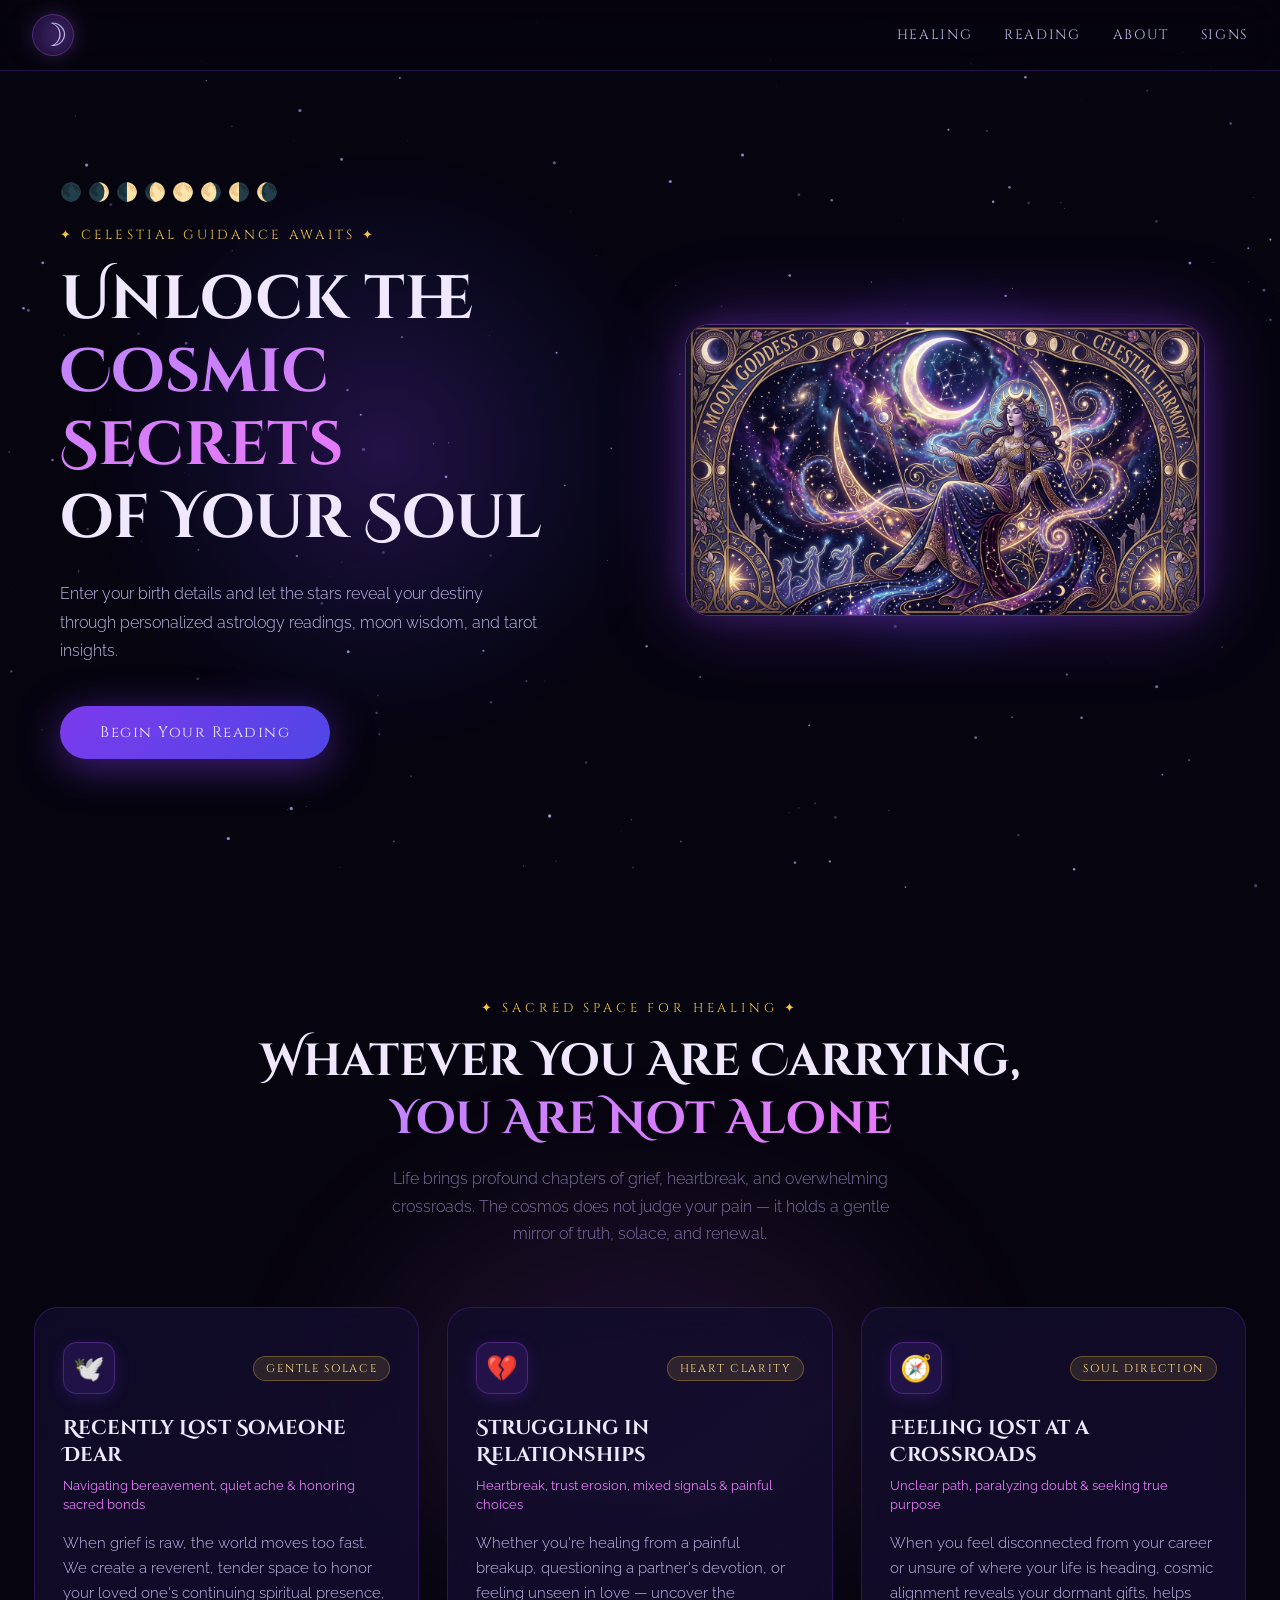
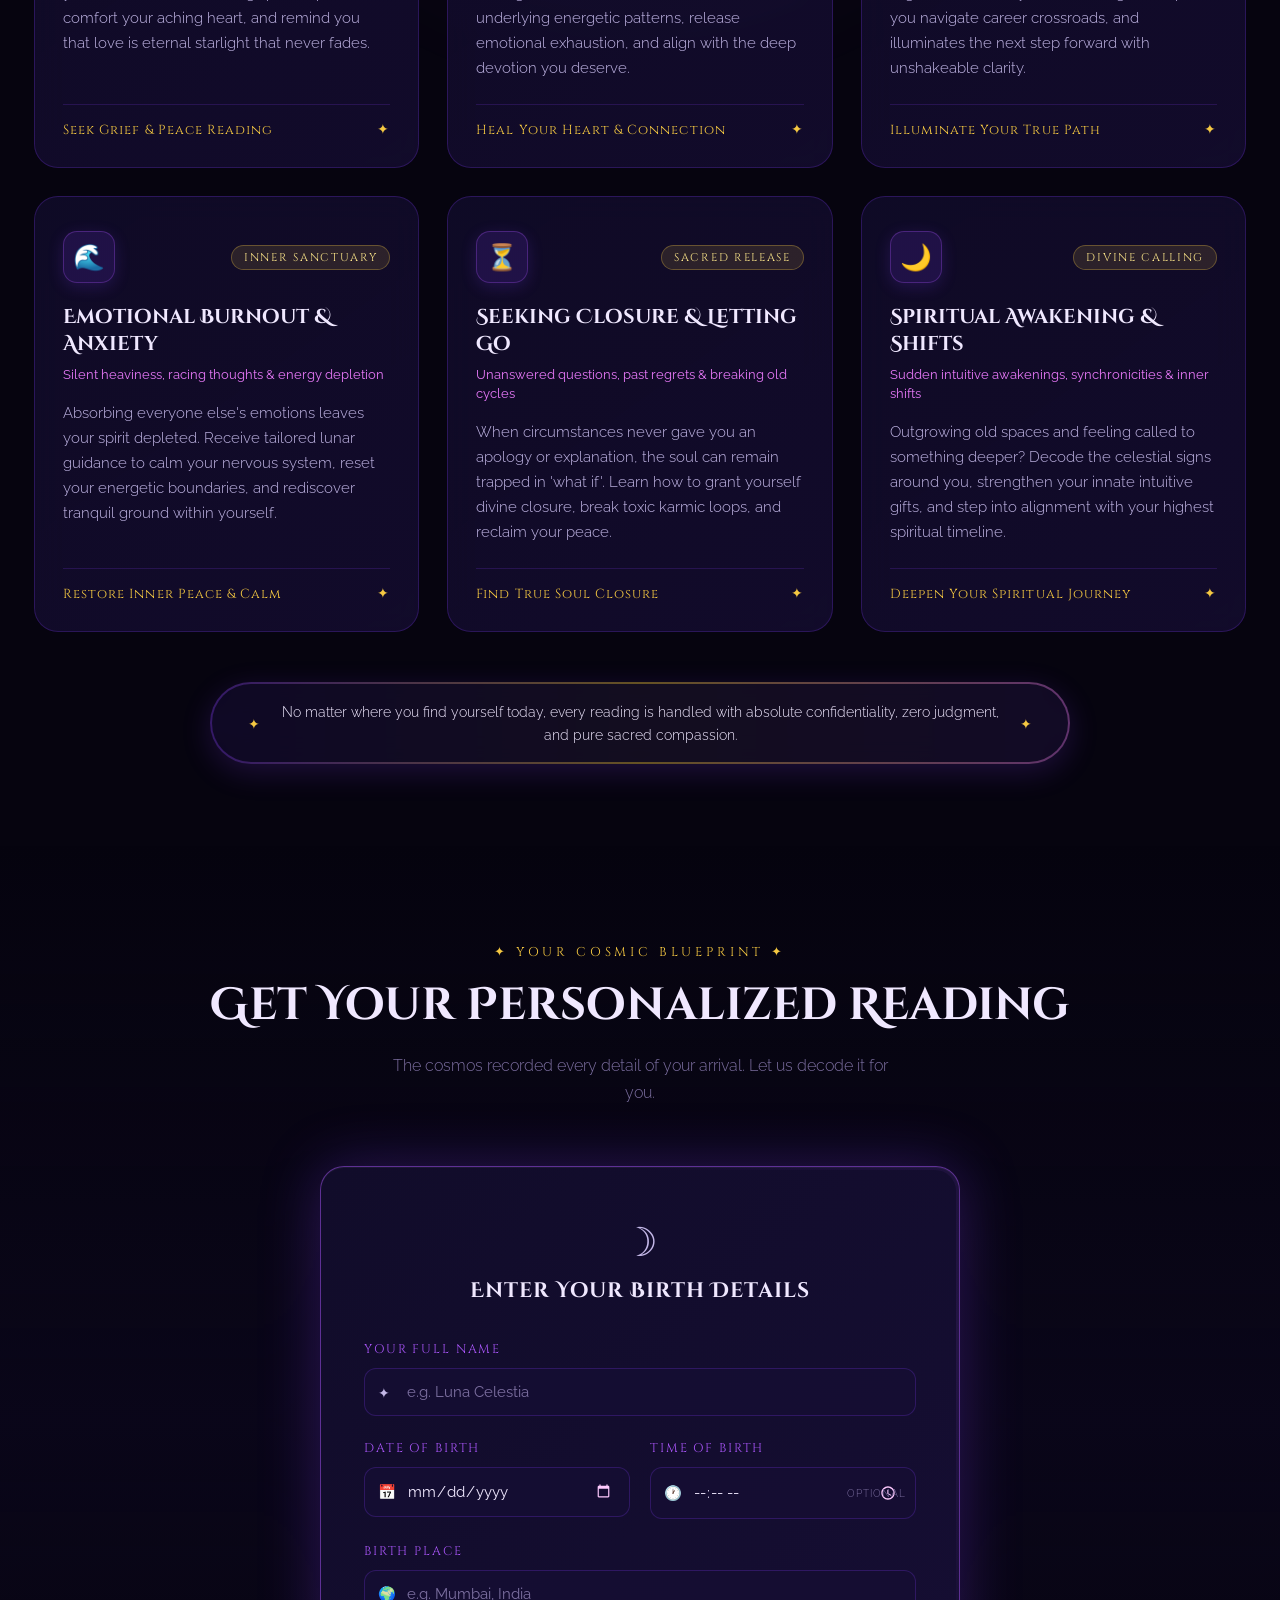
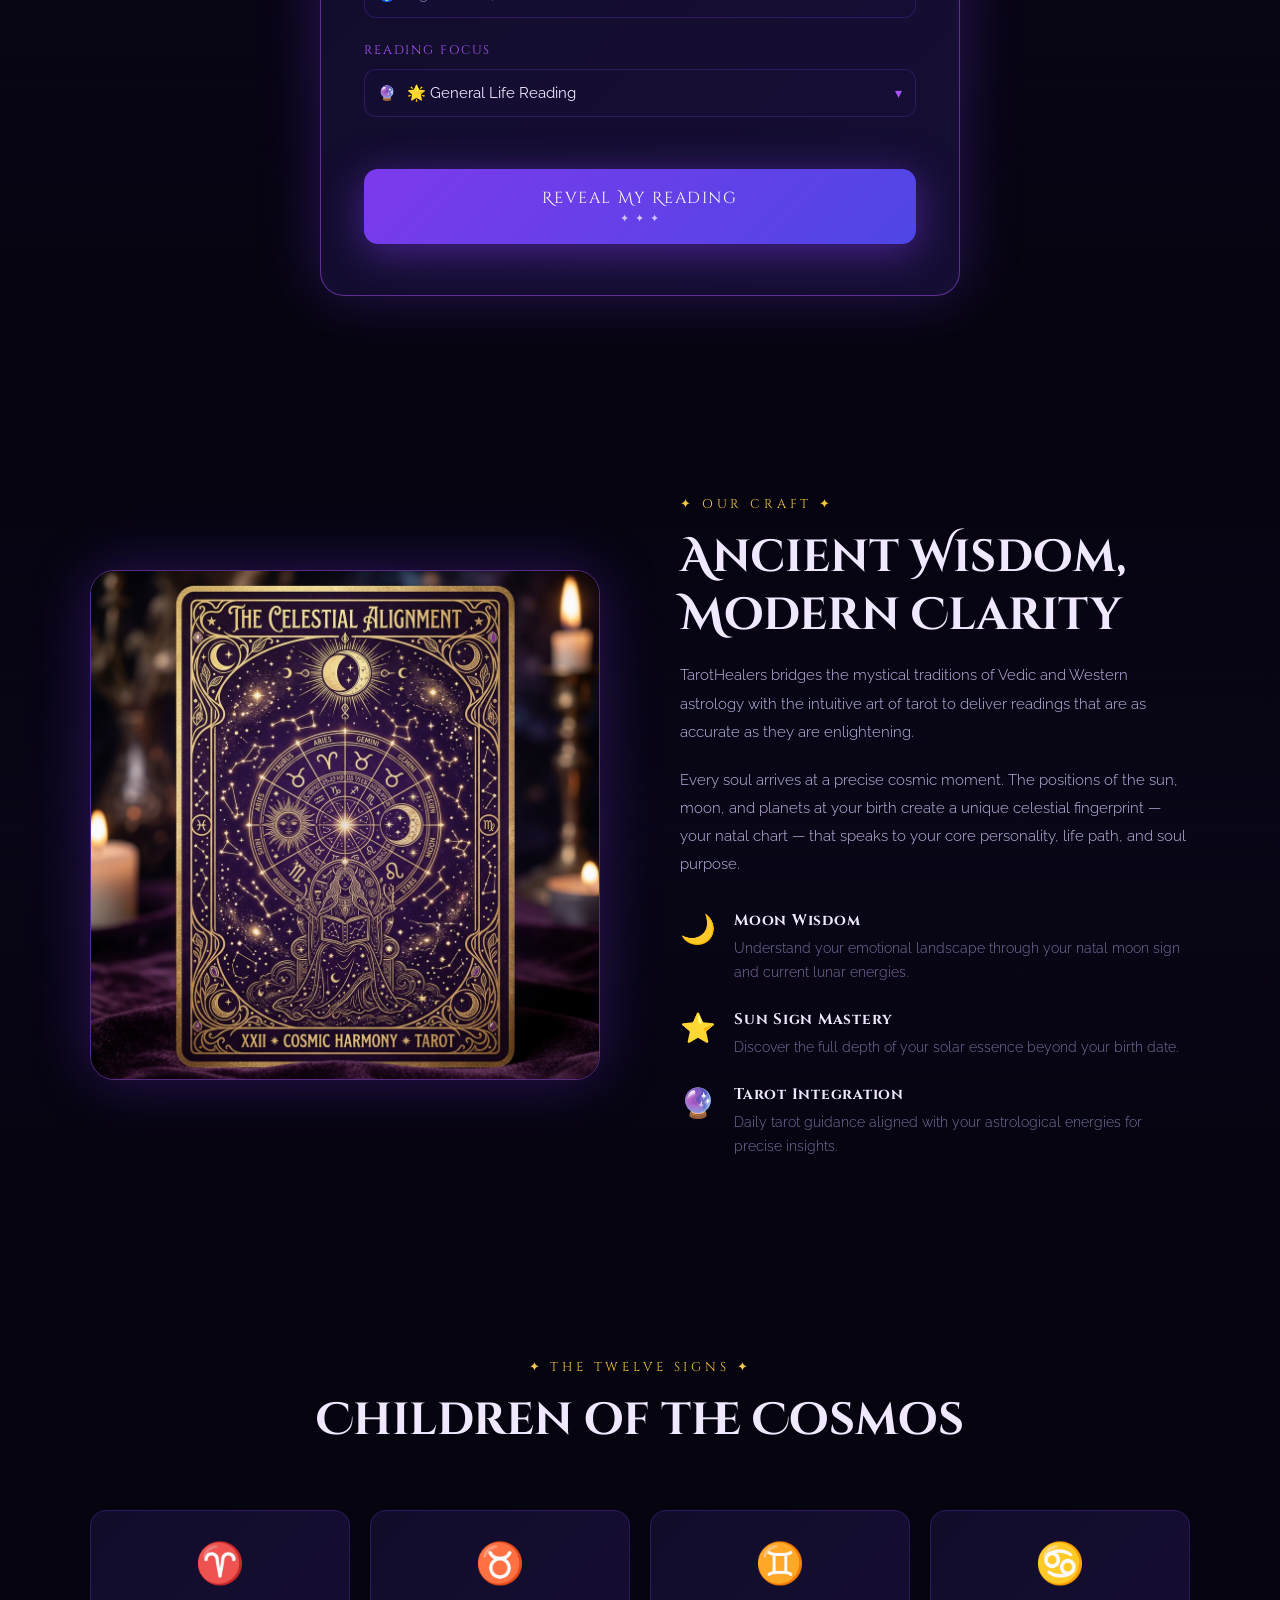
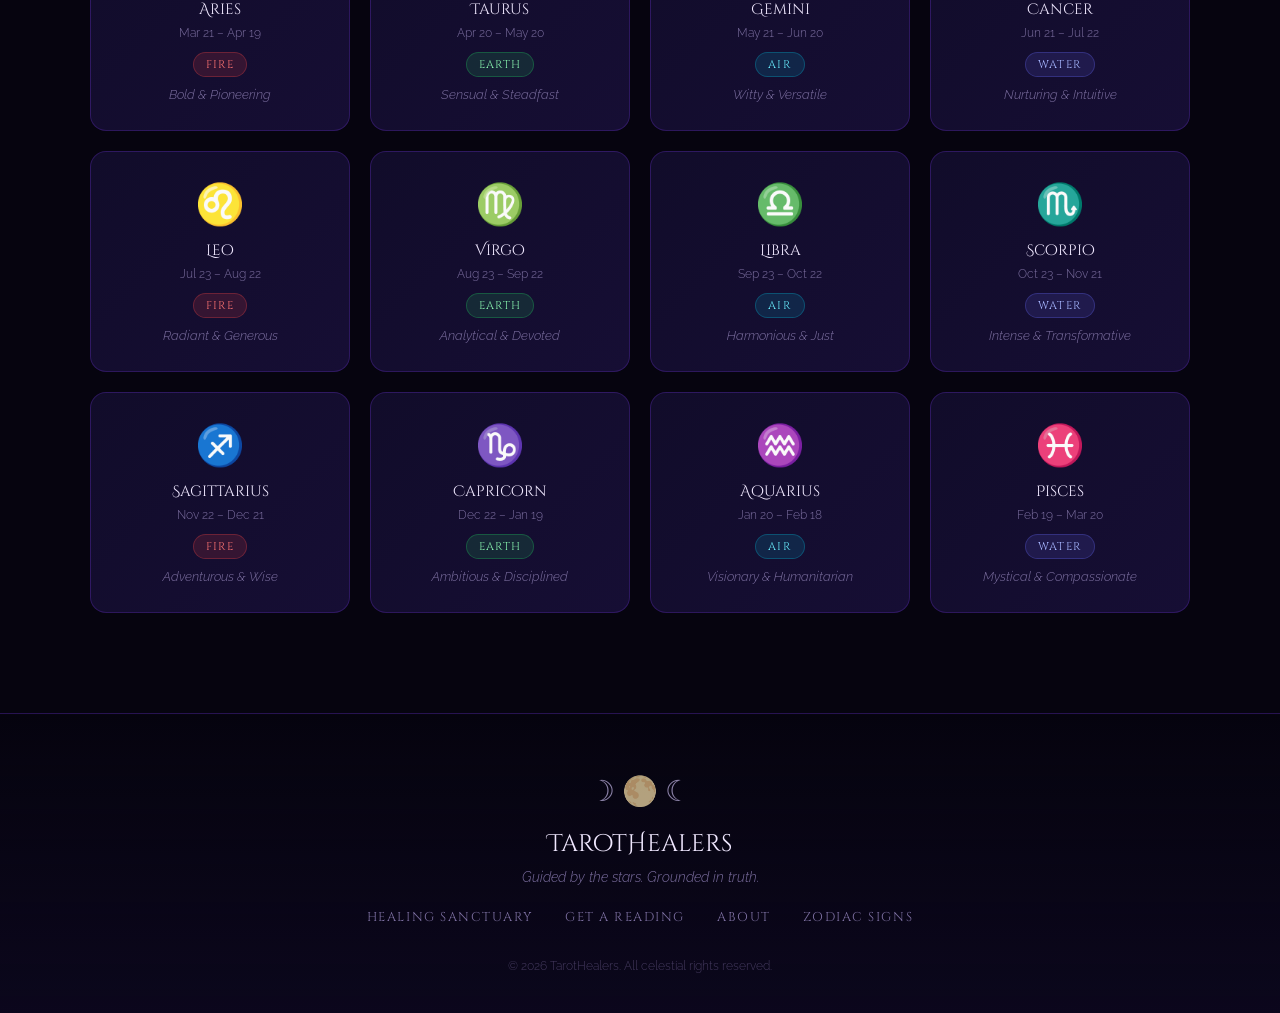
==== index.html @ 8ef0f740 "✨ Add empathetic Healing Sanctuary section with points for grief, relationship struggles, and life c" ====
<!DOCTYPE html>
<html lang="en">
<head>
  <meta charset="UTF-8" />
  <meta name="viewport" content="width=device-width, initial-scale=1.0" />
  <title>TarotHealers – Personalized Astro Readings</title>
  <meta name="description" content="Unlock the secrets of the cosmos. Get your personalized astrology reading based on your birth date, time, and place." />
  <link rel="preconnect" href="https://fonts.googleapis.com" />
  <link rel="preconnect" href="https://fonts.gstatic.com" crossorigin />
  <link href="https://fonts.googleapis.com/css2?family=Cinzel+Decorative:wght@400;700;900&family=Cinzel:wght@400;500;600&family=Raleway:ital,wght@0,300;0,400;0,500;1,300&display=swap" rel="stylesheet" />
  <link rel="stylesheet" href="style.css" />
</head>
<body>
  <canvas id="starCanvas"></canvas>
  <div class="particles" id="particles"></div>

  <nav class="navbar" id="navbar">
    <div class="nav-brand">
      <span class="moon-icon">☽</span>
    </div>
    <div class="nav-links">
      <a href="#healing">Healing</a>
      <a href="#reading">Reading</a>
      <a href="#about">About</a>
      <a href="#signs">Signs</a>
    </div>
  </nav>

  <section class="hero" id="hero">
    <div class="hero-glow"></div>
    <div class="hero-content">
      <div class="moon-phases">
        <span>🌑</span><span>🌒</span><span>🌓</span><span>🌔</span><span>🌕</span><span>🌖</span><span>🌗</span><span>🌘</span>
      </div>
      <p class="hero-eyebrow">✦ Celestial Guidance Awaits ✦</p>
      <h1 class="hero-title">
        Unlock the<br/><span class="gradient-text">Cosmic Secrets</span><br/>of Your Soul
      </h1>
      <p class="hero-subtitle">
        Enter your birth details and let the stars reveal your destiny through personalized astrology readings, moon wisdom, and tarot insights.
      </p>
      <a href="#reading" class="cta-btn">
        <span>Begin Your Reading</span>
        <span class="btn-glow"></span>
      </a>
    </div>
    <div class="hero-image-wrap">
      <div class="hero-orb"></div>
      <img src="moon_hero.jpg" alt="Moon Goddess Celestial Art" class="hero-img" />
    </div>
  </section>

  <!-- ============================================================
       HEALING SANCTUARY / WHEN TO SEEK GUIDANCE SECTION
       ============================================================ -->
  <section class="healing-section" id="healing">
    <div class="healing-glow"></div>
    <div class="section-header">
      <p class="section-eyebrow">✦ Sacred Space For Healing ✦</p>
      <h2 class="section-title">Whatever You Are Carrying,<br/><span class="gradient-text">You Are Not Alone</span></h2>
      <p class="section-subtitle">
        Life brings profound chapters of grief, heartbreak, and overwhelming crossroads. The cosmos does not judge your pain — it holds a gentle mirror of truth, solace, and renewal.
      </p>
    </div>

    <div class="healing-grid">
      <!-- Point 1: Grief & Loss -->
      <div class="healing-card" onclick="selectGuidance('grief')">
        <div class="healing-card-glow"></div>
        <div class="healing-card-header">
          <span class="healing-icon">🕊️</span>
          <span class="healing-badge">Gentle Solace</span>
        </div>
        <h3 class="healing-title">Recently Lost Someone Dear</h3>
        <p class="healing-tagline">Navigating bereavement, quiet ache &amp; honoring sacred bonds</p>
        <p class="healing-desc">
          When grief is raw, the world moves too fast. We create a reverent, tender space to honor your loved one's continuing spiritual presence, comfort your aching heart, and remind you that love is eternal starlight that never fades.
        </p>
        <div class="healing-cta">
          <span>Seek Grief &amp; Peace Reading</span>
          <span class="arrow">✦</span>
        </div>
      </div>

      <!-- Point 2: Relationship Struggles -->
      <div class="healing-card" onclick="selectGuidance('love')">
        <div class="healing-card-glow"></div>
        <div class="healing-card-header">
          <span class="healing-icon">💔</span>
          <span class="healing-badge">Heart Clarity</span>
        </div>
        <h3 class="healing-title">Struggling in Relationships</h3>
        <p class="healing-tagline">Heartbreak, trust erosion, mixed signals &amp; painful choices</p>
        <p class="healing-desc">
          Whether you're healing from a painful breakup, questioning a partner's devotion, or feeling unseen in love — uncover the underlying energetic patterns, release emotional exhaustion, and align with the deep devotion you deserve.
        </p>
        <div class="healing-cta">
          <span>Heal Your Heart &amp; Connection</span>
          <span class="arrow">✦</span>
        </div>
      </div>

      <!-- Point 3: Feeling Lost & Life Crossroads -->
      <div class="healing-card" onclick="selectGuidance('career')">
        <div class="healing-card-glow"></div>
        <div class="healing-card-header">
          <span class="healing-icon">🧭</span>
          <span class="healing-badge">Soul Direction</span>
        </div>
        <h3 class="healing-title">Feeling Lost at a Crossroads</h3>
        <p class="healing-tagline">Unclear path, paralyzing doubt &amp; seeking true purpose</p>
        <p class="healing-desc">
          When you feel disconnected from your career or unsure of where your life is heading, cosmic alignment reveals your dormant gifts, helps you navigate career crossroads, and illuminates the next step forward with unshakeable clarity.
        </p>
        <div class="healing-cta">
          <span>Illuminate Your True Path</span>
          <span class="arrow">✦</span>
        </div>
      </div>

      <!-- Point 4: Emotional Burnout & Anxiety -->
      <div class="healing-card" onclick="selectGuidance('health')">
        <div class="healing-card-glow"></div>
        <div class="healing-card-header">
          <span class="healing-icon">🌊</span>
          <span class="healing-badge">Inner Sanctuary</span>
        </div>
        <h3 class="healing-title">Emotional Burnout &amp; Anxiety</h3>
        <p class="healing-tagline">Silent heaviness, racing thoughts &amp; energy depletion</p>
        <p class="healing-desc">
          Absorbing everyone else's emotions leaves your spirit depleted. Receive tailored lunar guidance to calm your nervous system, reset your energetic boundaries, and rediscover tranquil ground within yourself.
        </p>
        <div class="healing-cta">
          <span>Restore Inner Peace &amp; Calm</span>
          <span class="arrow">✦</span>
        </div>
      </div>

      <!-- Point 5: Seeking Closure -->
      <div class="healing-card" onclick="selectGuidance('closure')">
        <div class="healing-card-glow"></div>
        <div class="healing-card-header">
          <span class="healing-icon">⏳</span>
          <span class="healing-badge">Sacred Release</span>
        </div>
        <h3 class="healing-title">Seeking Closure &amp; Letting Go</h3>
        <p class="healing-tagline">Unanswered questions, past regrets &amp; breaking old cycles</p>
        <p class="healing-desc">
          When circumstances never gave you an apology or explanation, the soul can remain trapped in 'what if'. Learn how to grant yourself divine closure, break toxic karmic loops, and reclaim your peace.
        </p>
        <div class="healing-cta">
          <span>Find True Soul Closure</span>
          <span class="arrow">✦</span>
        </div>
      </div>

      <!-- Point 6: Spiritual Awakening -->
      <div class="healing-card" onclick="selectGuidance('spiritual')">
        <div class="healing-card-glow"></div>
        <div class="healing-card-header">
          <span class="healing-icon">🌙</span>
          <span class="healing-badge">Divine Calling</span>
        </div>
        <h3 class="healing-title">Spiritual Awakening &amp; Shifts</h3>
        <p class="healing-tagline">Sudden intuitive awakenings, synchronicities &amp; inner shifts</p>
        <p class="healing-desc">
          Outgrowing old spaces and feeling called to something deeper? Decode the celestial signs around you, strengthen your innate intuitive gifts, and step into alignment with your highest spiritual timeline.
        </p>
        <div class="healing-cta">
          <span>Deepen Your Spiritual Journey</span>
          <span class="arrow">✦</span>
        </div>
      </div>
    </div>

    <!-- Empathetic Note Banner -->
    <div class="healing-banner">
      <div class="healing-banner-content">
        <span class="banner-star">✦</span>
        <p>No matter where you find yourself today, every reading is handled with absolute confidentiality, zero judgment, and pure sacred compassion.</p>
        <span class="banner-star">✦</span>
      </div>
    </div>
  </section>

  <section class="reading-section" id="reading">
    <div class="section-header">
      <p class="section-eyebrow">✦ Your Cosmic Blueprint ✦</p>
      <h2 class="section-title">Get Your Personalized Reading</h2>
      <p class="section-subtitle">The cosmos recorded every detail of your arrival. Let us decode it for you.</p>
    </div>
    <div class="form-container" id="form-container">
      <div class="form-card">
        <div class="form-card-inner">
          <div class="form-icon">☽</div>
          <h3 class="form-title">Enter Your Birth Details</h3>
          <form id="readingForm" novalidate>
            <div class="input-group">
              <label for="fullName">Your Full Name</label>
              <div class="input-wrap">
                <span class="input-icon">✦</span>
                <input type="text" id="fullName" name="fullName" placeholder="e.g. Luna Celestia" required autocomplete="name" />
              </div>
            </div>
            <div class="input-row">
              <div class="input-group">
                <label for="dob">Date of Birth</label>
                <div class="input-wrap">
                  <span class="input-icon">📅</span>
                  <input type="date" id="dob" name="dob" required />
                </div>
              </div>
              <div class="input-group">
                <label for="tob">Time of Birth</label>
                <div class="input-wrap">
                  <span class="input-icon">🕐</span>
                  <input type="time" id="tob" name="tob" />
                  <span class="optional-tag">optional</span>
                </div>
              </div>
            </div>
            <div class="input-group">
              <label for="birthplace">Birth Place</label>
              <div class="input-wrap">
                <span class="input-icon">🌍</span>
                <input type="text" id="birthplace" name="birthplace" placeholder="e.g. Mumbai, India" required autocomplete="off" />
              </div>
            </div>
            <div class="input-group">
              <label for="readingType">Reading Focus</label>
              <div class="input-wrap select-wrap">
                <span class="input-icon">🔮</span>
                <select id="readingType" name="readingType">
                  <option value="general">🌟 General Life Reading</option>
                  <option value="grief">🕊️ Grief, Loss &amp; Gentle Solace</option>
                  <option value="love">💖 Love &amp; Relationship Healing</option>
                  <option value="career">💫 Career &amp; Life Crossroads</option>
                  <option value="closure">⏳ Closure &amp; Fresh Start</option>
                  <option value="spiritual">🌙 Spiritual Journey &amp; Awakening</option>
                  <option value="health">🌿 Emotional Healing &amp; Wellness</option>
                </select>
              </div>
            </div>
            <div class="form-error" id="formError"></div>
            <button type="submit" class="submit-btn" id="submitBtn">
              <span class="btn-text">Reveal My Reading</span>
              <span class="btn-stars">✦ ✦ ✦</span>
              <div class="btn-shimmer"></div>
            </button>
          </form>
        </div>
      </div>
    </div>
  </section>

  <div class="loading-overlay" id="loadingOverlay">
    <div class="loading-content">
      <div class="loading-moon">🌕</div>
      <div class="loading-rings">
        <div class="ring ring1"></div>
        <div class="ring ring2"></div>
        <div class="ring ring3"></div>
      </div>
      <p class="loading-text">The cosmos is aligning…</p>
      <p class="loading-sub" id="loadingStep">Calculating your sun sign</p>
    </div>
  </div>

  <section class="results-section" id="resultsSection" style="display:none;">
    <div class="results-header">
      <div class="results-moon">🌕</div>
      <p class="section-eyebrow" id="resultsEyebrow">✦ Your Cosmic Blueprint ✦</p>
      <h2 class="results-name" id="resultsName"></h2>
      <div class="signs-row" id="signsRow"></div>
    </div>
    <div class="cards-grid" id="cardsGrid"></div>
    <div class="daily-oracle" id="dailyOracle">
      <div class="oracle-card">
        <div class="oracle-icon">🃏</div>
        <h3 class="oracle-title">Your Tarot Card of the Day</h3>
        <div class="tarot-card" id="tarotCard">
          <div class="tarot-front">
            <div class="tarot-symbol" id="tarotSymbol"></div>
            <div class="tarot-name" id="tarotName"></div>
          </div>
        </div>
        <p class="oracle-message" id="oracleMessage"></p>
      </div>
    </div>
    <div class="moon-phase-section" id="moonPhaseSection">
      <h3 class="moon-phase-title">Your Birth Moon Phase</h3>
      <div class="moon-display" id="moonDisplay"></div>
      <p class="moon-meaning" id="moonMeaning"></p>
    </div>
    <div class="affirmation-section">
      <div class="affirmation-card">
        <p class="affirmation-label">✦ Your Cosmic Affirmation ✦</p>
        <p class="affirmation-text" id="affirmationText"></p>
      </div>
    </div>
    <button class="new-reading-btn" onclick="resetReading()">☽ Start a New Reading</button>
  </section>

  <section class="about-section" id="about">
    <div class="about-grid">
      <div class="about-image-wrap">
        <img src="zodiac_wheel.jpg" alt="Celestial Zodiac Wheel" class="about-img" />
        <div class="about-img-glow"></div>
      </div>
      <div class="about-content">
        <p class="section-eyebrow">✦ Our Craft ✦</p>
        <h2 class="section-title">Ancient Wisdom,<br/>Modern Clarity</h2>
        <p class="about-text">TarotHealers bridges the mystical traditions of Vedic and Western astrology with the intuitive art of tarot to deliver readings that are as accurate as they are enlightening.</p>
        <p class="about-text">Every soul arrives at a precise cosmic moment. The positions of the sun, moon, and planets at your birth create a unique celestial fingerprint — your natal chart — that speaks to your core personality, life path, and soul purpose.</p>
        <div class="about-features">
          <div class="feature-item">
            <span class="feature-icon">🌙</span>
            <div>
              <strong>Moon Wisdom</strong>
              <p>Understand your emotional landscape through your natal moon sign and current lunar energies.</p>
            </div>
          </div>
          <div class="feature-item">
            <span class="feature-icon">⭐</span>
            <div>
              <strong>Sun Sign Mastery</strong>
              <p>Discover the full depth of your solar essence beyond your birth date.</p>
            </div>
          </div>
          <div class="feature-item">
            <span class="feature-icon">🔮</span>
            <div>
              <strong>Tarot Integration</strong>
              <p>Daily tarot guidance aligned with your astrological energies for precise insights.</p>
            </div>
          </div>
        </div>
      </div>
    </div>
  </section>

  <section class="signs-section" id="signs">
    <div class="section-header">
      <p class="section-eyebrow">✦ The Twelve Signs ✦</p>
      <h2 class="section-title">Children of the Cosmos</h2>
    </div>
    <div class="signs-grid" id="signsGrid"></div>
  </section>

  <footer class="footer">
    <div class="footer-moon">☽ 🌕 ☾</div>
    <p class="footer-brand">TarotHealers</p>
    <p class="footer-tagline">Guided by the stars. Grounded in truth.</p>
    <div class="footer-links">
      <a href="#healing">Healing Sanctuary</a>
      <a href="#reading">Get a Reading</a>
      <a href="#about">About</a>
      <a href="#signs">Zodiac Signs</a>
    </div>
    <p class="footer-copy">© 2026 TarotHealers. All celestial rights reserved.</p>
  </footer>

  <script src="app.js"></script>
</body>
</html>
---- style.css ----
/* ============================================================
   TAROTHEALERS — GLOBAL STYLES
   ============================================================ */

*, *::before, *::after { box-sizing: border-box; margin: 0; padding: 0; }

:root {
  --bg-deep:       #06040f;
  --bg-mid:        #0d0820;
  --bg-card:       #110c2a;
  --bg-card2:      #160e34;
  --violet:        #7c3aed;
  --violet-light:  #a855f7;
  --violet-glow:   #c084fc;
  --indigo:        #4f46e5;
  --gold:          #f5c842;
  --gold-light:    #fde68a;
  --rose:          #e879f9;
  --teal:          #06b6d4;
  --moonwhite:     #f0e8ff;
  --text-body:     #c4b8e8;
  --text-muted:    #7c6fa0;
  --border:        rgba(124,58,237,0.25);
  --border-glow:   rgba(168,85,247,0.5);
  --font-title:    'Cinzel Decorative', serif;
  --font-body:     'Cinzel', serif;
  --font-light:    'Raleway', sans-serif;
  --radius:        16px;
  --radius-lg:     24px;
  --shadow-glow:   0 0 60px rgba(124,58,237,0.3);
}

html { scroll-behavior: smooth; }

body {
  background: var(--bg-deep);
  color: var(--text-body);
  font-family: var(--font-light);
  font-weight: 300;
  overflow-x: hidden;
  min-height: 100vh;
}

/* ============================================================
   STARFIELD CANVAS
   ============================================================ */
#starCanvas {
  position: fixed;
  top: 0; left: 0;
  width: 100%; height: 100%;
  pointer-events: none;
  z-index: 0;
}

/* ============================================================
   FLOATING PARTICLES
   ============================================================ */
.particles {
  position: fixed;
  top: 0; left: 0;
  width: 100%; height: 100%;
  pointer-events: none;
  z-index: 1;
  overflow: hidden;
}
.particle {
  position: absolute;
  border-radius: 50%;
  background: radial-gradient(circle, var(--violet-glow), transparent);
  animation: floatParticle linear infinite;
  opacity: 0;
}
@keyframes floatParticle {
  0%   { transform: translateY(100vh) scale(0); opacity: 0; }
  10%  { opacity: 0.6; }
  90%  { opacity: 0.3; }
  100% { transform: translateY(-10vh) scale(1); opacity: 0; }
}

/* ============================================================
   NAVBAR
   ============================================================ */
.navbar {
  position: fixed;
  top: 0; left: 0; right: 0;
  z-index: 100;
  display: flex;
  align-items: center;
  justify-content: space-between;
  padding: 14px 32px;
  background: rgba(6,4,15,0.7);
  backdrop-filter: blur(20px);
  -webkit-backdrop-filter: blur(20px);
  border-bottom: 1px solid var(--border);
  transition: all 0.3s ease;
}
.navbar.scrolled {
  padding: 10px 32px;
  background: rgba(6,4,15,0.92);
  box-shadow: 0 4px 30px rgba(124,58,237,0.2);
}
.nav-brand {
  display: flex;
  align-items: center;
  text-decoration: none;
}
.moon-icon {
  font-size: 2rem;
  line-height: 1;
  animation: moonGlow 3s ease-in-out infinite alternate;
  filter: drop-shadow(0 0 10px var(--violet-glow));
  display: flex;
  align-items: center;
  justify-content: center;
  width: 42px;
  height: 42px;
  background: rgba(124,58,237,0.15);
  border: 1px solid rgba(168,85,247,0.35);
  border-radius: 50%;
  transition: background 0.3s, border-color 0.3s;
}
.moon-icon:hover {
  background: rgba(124,58,237,0.28);
  border-color: var(--violet-light);
}
@keyframes moonGlow {
  0%  { filter: drop-shadow(0 0 6px var(--violet-glow)); }
  100%{ filter: drop-shadow(0 0 20px var(--rose)); }
}
.brand-name { display: none; }
.nav-links { display: flex; gap: 32px; }
.nav-links a {
  font-family: var(--font-body);
  font-size: 0.85rem;
  color: var(--text-body);
  text-decoration: none;
  letter-spacing: 0.12em;
  text-transform: uppercase;
  position: relative;
  transition: color 0.3s;
}
.nav-links a::after {
  content: '';
  position: absolute;
  bottom: -4px; left: 0; right: 0;
  height: 1px;
  background: linear-gradient(90deg, var(--violet), var(--rose));
  transform: scaleX(0);
  transition: transform 0.3s;
}
.nav-links a:hover { color: var(--moonwhite); }
.nav-links a:hover::after { transform: scaleX(1); }

/* ============================================================
   HERO SECTION
   ============================================================ */
.hero {
  position: relative;
  z-index: 2;
  min-height: 100vh;
  display: grid;
  grid-template-columns: 1fr 1fr;
  align-items: center;
  gap: 60px;
  padding: 120px 60px 80px;
  overflow: hidden;
}
.hero-glow {
  position: absolute;
  top: 50%; left: 30%;
  transform: translate(-50%, -50%);
  width: 600px; height: 600px;
  background: radial-gradient(circle, rgba(124,58,237,0.25) 0%, rgba(79,70,229,0.1) 40%, transparent 70%);
  animation: breathe 6s ease-in-out infinite;
  pointer-events: none;
}
@keyframes breathe {
  0%,100% { transform: translate(-50%,-50%) scale(1); opacity: 0.7; }
  50%      { transform: translate(-50%,-50%) scale(1.2); opacity: 1; }
}
.hero-content { position: relative; z-index: 2; }

.moon-phases {
  display: flex;
  gap: 6px;
  margin-bottom: 24px;
  font-size: 1.1rem;
  opacity: 0.7;
  animation: fadeSlideUp 1s ease 0.2s both;
}

.hero-eyebrow {
  font-family: var(--font-body);
  font-size: 0.82rem;
  letter-spacing: 0.25em;
  color: var(--gold);
  text-transform: uppercase;
  margin-bottom: 20px;
  animation: fadeSlideUp 1s ease 0.3s both;
}

.hero-title {
  font-family: var(--font-title);
  font-size: clamp(2.4rem, 5vw, 3.8rem);
  font-weight: 700;
  color: var(--moonwhite);
  line-height: 1.2;
  margin-bottom: 24px;
  animation: fadeSlideUp 1s ease 0.4s both;
}

.gradient-text {
  background: linear-gradient(135deg, var(--violet-glow) 0%, var(--rose) 50%, var(--gold) 100%);
  -webkit-background-clip: text;
  -webkit-text-fill-color: transparent;
  background-clip: text;
  background-size: 200% 200%;
  animation: gradientShift 4s ease infinite;
}
@keyframes gradientShift {
  0%,100% { background-position: 0% 50%; }
  50%      { background-position: 100% 50%; }
}

.hero-subtitle {
  font-size: 1rem;
  line-height: 1.8;
  color: var(--text-body);
  max-width: 480px;
  margin-bottom: 40px;
  animation: fadeSlideUp 1s ease 0.5s both;
}

.cta-btn {
  display: inline-flex;
  align-items: center;
  gap: 10px;
  position: relative;
  padding: 16px 40px;
  background: linear-gradient(135deg, var(--violet), var(--indigo));
  color: var(--moonwhite);
  font-family: var(--font-body);
  font-size: 0.95rem;
  letter-spacing: 0.1em;
  text-decoration: none;
  border-radius: 50px;
  overflow: hidden;
  transition: transform 0.3s, box-shadow 0.3s;
  box-shadow: 0 8px 40px rgba(124,58,237,0.5);
  animation: fadeSlideUp 1s ease 0.6s both;
}
.cta-btn:hover {
  transform: translateY(-3px);
  box-shadow: 0 16px 60px rgba(124,58,237,0.7);
}
.btn-glow {
  position: absolute;
  inset: 0;
  background: linear-gradient(135deg, transparent 40%, rgba(255,255,255,0.15) 50%, transparent 60%);
  transform: translateX(-100%);
  transition: transform 0.6s;
}
.cta-btn:hover .btn-glow { transform: translateX(100%); }

.hero-image-wrap {
  position: relative;
  z-index: 2;
  display: flex;
  align-items: center;
  justify-content: center;
  animation: fadeSlideUp 1.2s ease 0.3s both;
}
.hero-orb {
  position: absolute;
  width: 420px; height: 420px;
  background: radial-gradient(circle, rgba(168,85,247,0.2) 0%, rgba(79,70,229,0.1) 50%, transparent 70%);
  border-radius: 50%;
  animation: orbPulse 5s ease-in-out infinite;
}
@keyframes orbPulse {
  0%,100% { transform: scale(1); }
  50%      { transform: scale(1.08); }
}
.hero-img {
  width: 100%;
  max-width: 520px;
  border-radius: var(--radius-lg);
  border: 1px solid var(--border-glow);
  box-shadow: 0 0 80px rgba(124,58,237,0.4), 0 0 30px rgba(168,85,247,0.2);
  position: relative;
}

@keyframes fadeSlideUp {
  from { opacity: 0; transform: translateY(30px); }
  to   { opacity: 1; transform: translateY(0); }
}

/* ============================================================
   SECTION COMMONS
   ============================================================ */
section { position: relative; z-index: 2; }

.section-header {
  text-align: center;
  margin-bottom: 60px;
  padding: 0 20px;
}
.section-eyebrow {
  font-family: var(--font-body);
  font-size: 0.8rem;
  letter-spacing: 0.3em;
  color: var(--gold);
  text-transform: uppercase;
  margin-bottom: 16px;
}
.section-title {
  font-family: var(--font-title);
  font-size: clamp(1.8rem, 4vw, 2.8rem);
  color: var(--moonwhite);
  line-height: 1.3;
  margin-bottom: 16px;
}
.section-subtitle {
  font-size: 1rem;
  color: var(--text-muted);
  max-width: 520px;
  margin: 0 auto;
  line-height: 1.7;
}

/* ============================================================
   HEALING SANCTUARY SECTION
   ============================================================ */
.healing-section {
  padding: 100px 24px 80px;
  position: relative;
  max-width: 1260px;
  margin: 0 auto;
}

.healing-glow {
  position: absolute;
  top: 15%;
  left: 50%;
  transform: translateX(-50%);
  width: 700px;
  height: 500px;
  background: radial-gradient(ellipse at center, rgba(124, 58, 237, 0.16) 0%, rgba(232, 121, 249, 0.08) 40%, transparent 70%);
  border-radius: 50%;
  filter: blur(60px);
  pointer-events: none;
  z-index: 0;
}

.healing-grid {
  display: grid;
  grid-template-columns: repeat(3, 1fr);
  gap: 28px;
  position: relative;
  z-index: 1;
  margin-bottom: 50px;
}

.healing-card {
  position: relative;
  background: linear-gradient(145deg, rgba(17, 12, 42, 0.85) 0%, rgba(22, 14, 52, 0.75) 100%);
  backdrop-filter: blur(16px);
  -webkit-backdrop-filter: blur(16px);
  border: 1px solid var(--border);
  border-radius: var(--radius-lg);
  padding: 34px 28px 28px;
  display: flex;
  flex-direction: column;
  cursor: pointer;
  overflow: hidden;
  transition: transform 0.35s cubic-bezier(0.16, 1, 0.3, 1), border-color 0.35s ease, box-shadow 0.35s ease, background 0.35s ease;
}

.healing-card:hover {
  transform: translateY(-8px);
  border-color: var(--border-glow);
  background: linear-gradient(145deg, rgba(22, 14, 52, 0.95) 0%, rgba(32, 18, 70, 0.85) 100%);
  box-shadow: 0 20px 50px rgba(124, 58, 237, 0.32), 0 0 24px rgba(168, 85, 247, 0.2);
}

.healing-card-glow {
  position: absolute;
  top: -60px;
  right: -60px;
  width: 140px;
  height: 140px;
  background: radial-gradient(circle, rgba(168, 85, 247, 0.25), transparent 70%);
  border-radius: 50%;
  pointer-events: none;
  opacity: 0;
  transition: opacity 0.4s ease, transform 0.4s ease;
}

.healing-card:hover .healing-card-glow {
  opacity: 1;
  transform: scale(1.4);
}

.healing-card-header {
  display: flex;
  align-items: center;
  justify-content: space-between;
  margin-bottom: 20px;
}

.healing-icon {
  width: 52px;
  height: 52px;
  border-radius: 14px;
  background: rgba(124, 58, 237, 0.16);
  border: 1px solid rgba(168, 85, 247, 0.3);
  display: flex;
  align-items: center;
  justify-content: center;
  font-size: 1.6rem;
  box-shadow: 0 4px 16px rgba(124, 58, 237, 0.2);
  transition: transform 0.3s cubic-bezier(0.16, 1, 0.3, 1), background 0.3s;
}

.healing-card:hover .healing-icon {
  transform: scale(1.12) rotate(4deg);
  background: rgba(124, 58, 237, 0.28);
  border-color: var(--violet-light);
}

.healing-badge {
  font-family: var(--font-body);
  font-size: 0.7rem;
  letter-spacing: 0.15em;
  text-transform: uppercase;
  color: var(--gold-light);
  background: rgba(245, 200, 66, 0.12);
  border: 1px solid rgba(245, 200, 66, 0.3);
  padding: 4px 12px;
  border-radius: 20px;
}

.healing-title {
  font-family: var(--font-title);
  font-size: 1.25rem;
  font-weight: 700;
  color: var(--moonwhite);
  line-height: 1.35;
  margin-bottom: 8px;
}

.healing-tagline {
  font-size: 0.82rem;
  color: var(--rose);
  margin-bottom: 16px;
  font-weight: 400;
  line-height: 1.45;
}

.healing-desc {
  font-size: 0.92rem;
  color: var(--text-body);
  line-height: 1.7;
  margin-bottom: 24px;
  flex-grow: 1;
}

.healing-cta {
  display: flex;
  align-items: center;
  justify-content: space-between;
  font-family: var(--font-body);
  font-size: 0.82rem;
  letter-spacing: 0.08em;
  color: var(--gold);
  border-top: 1px solid rgba(124, 58, 237, 0.2);
  padding-top: 16px;
  transition: color 0.3s ease;
}

.healing-cta .arrow {
  font-size: 0.85rem;
  transition: transform 0.3s cubic-bezier(0.16, 1, 0.3, 1), color 0.3s;
}

.healing-card:hover .healing-cta {
  color: var(--moonwhite);
}

.healing-card:hover .healing-cta .arrow {
  transform: translateX(6px);
  color: var(--gold-light);
}

.healing-banner {
  position: relative;
  z-index: 1;
  max-width: 860px;
  margin: 0 auto;
  padding: 2px;
  border-radius: 50px;
  background: linear-gradient(90deg, rgba(124, 58, 237, 0.4), rgba(245, 200, 66, 0.4), rgba(232, 121, 249, 0.4));
  box-shadow: 0 8px 30px rgba(124, 58, 237, 0.2);
}

.healing-banner-content {
  background: rgba(13, 8, 32, 0.92);
  backdrop-filter: blur(12px);
  border-radius: 48px;
  padding: 16px 36px;
  display: flex;
  align-items: center;
  justify-content: center;
  gap: 16px;
  text-align: center;
}

.healing-banner-content p {
  font-size: 0.9rem;
  color: var(--moonwhite);
  line-height: 1.6;
}

.banner-star {
  color: var(--gold);
  font-size: 0.9rem;
  animation: starTwinkle 2s ease-in-out infinite alternate;
}

@keyframes starTwinkle {
  0% { opacity: 0.4; transform: scale(0.9); }
  100% { opacity: 1; transform: scale(1.2); }
}

@keyframes formGlowPulse {
  0% { box-shadow: var(--shadow-glow); border-color: var(--border-glow); }
  40% { box-shadow: 0 0 70px rgba(168, 85, 247, 0.85), 0 0 30px rgba(245, 200, 66, 0.6); border-color: var(--gold); }
  100% { box-shadow: var(--shadow-glow); border-color: var(--border-glow); }
}

.form-card.form-highlight {
  animation: formGlowPulse 1.8s ease-out;
}

/* ============================================================
   READING FORM SECTION
   ============================================================ */
.reading-section {
  padding: 100px 24px;
  background: linear-gradient(180deg, transparent 0%, rgba(13,8,32,0.6) 50%, transparent 100%);
}
.form-container {
  display: flex;
  justify-content: center;
}
.form-card {
  width: 100%;
  max-width: 640px;
  background: linear-gradient(135deg, var(--bg-card), var(--bg-card2));
  border: 1px solid var(--border-glow);
  border-radius: var(--radius-lg);
  padding: 3px;
  box-shadow: var(--shadow-glow), inset 0 1px 0 rgba(255,255,255,0.05);
  position: relative;
  overflow: hidden;
}
.form-card::before {
  content: '';
  position: absolute;
  top: -50%; left: -50%;
  width: 200%; height: 200%;
  background: conic-gradient(from 0deg, transparent 0deg, rgba(168,85,247,0.1) 60deg, transparent 120deg);
  animation: rotateBorder 8s linear infinite;
  pointer-events: none;
}
@keyframes rotateBorder {
  from { transform: rotate(0deg); }
  to   { transform: rotate(360deg); }
}
.form-card-inner {
  background: linear-gradient(135deg, var(--bg-card), var(--bg-card2));
  border-radius: calc(var(--radius-lg) - 3px);
  padding: 48px 40px;
  position: relative;
  z-index: 1;
}
.form-icon {
  font-size: 2.5rem;
  text-align: center;
  margin-bottom: 12px;
  animation: moonGlow 3s ease-in-out infinite alternate;
}
.form-title {
  font-family: var(--font-title);
  font-size: 1.3rem;
  color: var(--moonwhite);
  text-align: center;
  margin-bottom: 36px;
  letter-spacing: 0.05em;
}

.input-group {
  margin-bottom: 24px;
  position: relative;
}
.input-group label {
  display: block;
  font-family: var(--font-body);
  font-size: 0.78rem;
  letter-spacing: 0.15em;
  text-transform: uppercase;
  color: var(--violet-light);
  margin-bottom: 10px;
}
.input-row {
  display: grid;
  grid-template-columns: 1fr 1fr;
  gap: 20px;
}
.input-wrap {
  position: relative;
  display: flex;
  align-items: center;
}
.input-icon {
  position: absolute;
  left: 14px;
  font-size: 0.9rem;
  z-index: 2;
  pointer-events: none;
}
.input-wrap input,
.input-wrap select {
  width: 100%;
  background: rgba(22,14,52,0.8);
  border: 1px solid var(--border);
  border-radius: 12px;
  padding: 14px 16px 14px 42px;
  color: var(--moonwhite);
  font-family: var(--font-light);
  font-size: 0.95rem;
  outline: none;
  transition: border-color 0.3s, box-shadow 0.3s, background 0.3s;
  -webkit-appearance: none;
  appearance: none;
}
.input-wrap input::placeholder { color: var(--text-muted); }
.input-wrap input:focus,
.input-wrap select:focus {
  border-color: var(--violet-light);
  box-shadow: 0 0 0 3px rgba(168,85,247,0.2), 0 0 20px rgba(124,58,237,0.15);
  background: rgba(30,20,70,0.9);
}
.input-wrap input[type="date"]::-webkit-calendar-picker-indicator,
.input-wrap input[type="time"]::-webkit-calendar-picker-indicator {
  filter: invert(0.7) sepia(1) hue-rotate(250deg);
  cursor: pointer;
}
.select-wrap::after {
  content: '▾';
  position: absolute;
  right: 14px;
  color: var(--violet-light);
  pointer-events: none;
  font-size: 0.9rem;
}
.optional-tag {
  position: absolute;
  right: 10px;
  font-size: 0.65rem;
  color: var(--text-muted);
  font-family: var(--font-light);
  letter-spacing: 0.1em;
  text-transform: uppercase;
}

.form-error {
  color: #f87171;
  font-size: 0.85rem;
  text-align: center;
  min-height: 20px;
  margin-bottom: 8px;
}

.submit-btn {
  width: 100%;
  padding: 18px;
  background: linear-gradient(135deg, var(--violet), var(--indigo), var(--rose));
  background-size: 200% 200%;
  border: none;
  border-radius: 14px;
  color: white;
  font-family: var(--font-title);
  font-size: 1rem;
  letter-spacing: 0.1em;
  cursor: pointer;
  position: relative;
  overflow: hidden;
  transition: transform 0.3s, box-shadow 0.3s;
  box-shadow: 0 8px 40px rgba(124,58,237,0.5);
  animation: gradientShift 4s ease infinite;
}
.submit-btn:hover {
  transform: translateY(-2px);
  box-shadow: 0 16px 50px rgba(124,58,237,0.7);
}
.submit-btn:active { transform: translateY(0); }
.btn-text { position: relative; z-index: 1; display: block; }
.btn-stars { font-size: 0.7rem; opacity: 0.7; display: block; margin-top: 2px; position: relative; z-index: 1; }
.btn-shimmer {
  position: absolute;
  inset: 0;
  background: linear-gradient(135deg, transparent 40%, rgba(255,255,255,0.12) 50%, transparent 60%);
  transform: translateX(-100%);
  transition: transform 0.6s;
}
.submit-btn:hover .btn-shimmer { transform: translateX(100%); }

/* ============================================================
   LOADING OVERLAY
   ============================================================ */
.loading-overlay {
  display: none;
  position: fixed;
  inset: 0;
  z-index: 200;
  background: rgba(6,4,15,0.92);
  backdrop-filter: blur(10px);
  align-items: center;
  justify-content: center;
  flex-direction: column;
}
.loading-overlay.active { display: flex; }
.loading-content { text-align: center; position: relative; }
.loading-moon {
  font-size: 4rem;
  animation: moonSpin 3s linear infinite;
  display: block;
  margin-bottom: 30px;
}
@keyframes moonSpin {
  0%   { filter: drop-shadow(0 0 10px var(--violet)); }
  50%  { filter: drop-shadow(0 0 30px var(--rose)); }
  100% { filter: drop-shadow(0 0 10px var(--violet)); }
}
.loading-rings {
  position: absolute;
  top: 50%;
  left: 50%;
  transform: translate(-50%, -70%);
}
.ring {
  position: absolute;
  border-radius: 50%;
  border: 1px solid transparent;
  top: 50%; left: 50%;
  transform: translate(-50%, -50%);
}
.ring1 { width: 120px; height: 120px; border-top-color: var(--violet); animation: ringRotate 2s linear infinite; }
.ring2 { width: 160px; height: 160px; border-right-color: var(--rose); animation: ringRotate 3s linear infinite reverse; }
.ring3 { width: 200px; height: 200px; border-bottom-color: var(--gold); animation: ringRotate 4s linear infinite; }
@keyframes ringRotate { from { transform: translate(-50%,-50%) rotate(0); } to { transform: translate(-50%,-50%) rotate(360deg); } }
.loading-text {
  font-family: var(--font-title);
  font-size: 1.3rem;
  color: var(--moonwhite);
  margin-bottom: 8px;
}
.loading-sub {
  font-family: var(--font-light);
  font-size: 0.9rem;
  color: var(--violet-light);
  transition: all 0.5s;
}

/* ============================================================
   RESULTS SECTION
   ============================================================ */
.results-section {
  padding: 100px 24px 60px;
  max-width: 1100px;
  margin: 0 auto;
}
.results-header {
  text-align: center;
  margin-bottom: 60px;
}
.results-moon {
  font-size: 3.5rem;
  margin-bottom: 16px;
  animation: moonGlow 3s ease-in-out infinite;
  filter: drop-shadow(0 0 20px var(--violet));
}
.results-name {
  font-family: var(--font-title);
  font-size: clamp(1.8rem, 4vw, 2.8rem);
  color: var(--moonwhite);
  margin-bottom: 24px;
}
.signs-row {
  display: flex;
  flex-wrap: wrap;
  justify-content: center;
  gap: 16px;
  margin-top: 20px;
}
.sign-badge {
  display: flex;
  align-items: center;
  gap: 8px;
  padding: 10px 20px;
  background: rgba(124,58,237,0.15);
  border: 1px solid var(--border-glow);
  border-radius: 50px;
  font-family: var(--font-body);
  font-size: 0.85rem;
  color: var(--moonwhite);
}
.sign-badge .sign-label {
  color: var(--text-muted);
  font-size: 0.75rem;
  text-transform: uppercase;
  letter-spacing: 0.1em;
}

/* Reading Cards */
.cards-grid {
  display: grid;
  grid-template-columns: repeat(auto-fit, minmax(280px, 1fr));
  gap: 24px;
  margin-bottom: 60px;
}
.reading-card {
  background: linear-gradient(135deg, var(--bg-card), var(--bg-card2));
  border: 1px solid var(--border);
  border-radius: var(--radius);
  padding: 30px 28px;
  position: relative;
  overflow: hidden;
  transition: transform 0.3s, box-shadow 0.3s, border-color 0.3s;
  animation: fadeSlideUp 0.6s ease both;
}
.reading-card:hover {
  transform: translateY(-5px);
  box-shadow: 0 20px 60px rgba(124,58,237,0.3);
  border-color: var(--border-glow);
}
.reading-card::before {
  content: '';
  position: absolute;
  top: 0; left: 0;
  width: 100%; height: 3px;
  background: linear-gradient(90deg, var(--violet), var(--rose), var(--gold));
}
.card-icon { font-size: 2.2rem; margin-bottom: 16px; }
.card-label {
  font-family: var(--font-body);
  font-size: 0.72rem;
  letter-spacing: 0.2em;
  color: var(--violet-light);
  text-transform: uppercase;
  margin-bottom: 8px;
}
.card-title {
  font-family: var(--font-title);
  font-size: 1.1rem;
  color: var(--moonwhite);
  margin-bottom: 14px;
}
.card-body {
  font-family: var(--font-light);
  font-size: 0.92rem;
  line-height: 1.75;
  color: var(--text-body);
}
.card-highlight {
  display: inline-block;
  margin-top: 12px;
  padding: 6px 14px;
  background: rgba(124,58,237,0.2);
  border: 1px solid var(--border);
  border-radius: 8px;
  font-family: var(--font-body);
  font-size: 0.8rem;
  color: var(--violet-glow);
}

/* Tarot Oracle Section */
.daily-oracle {
  margin-bottom: 60px;
}
.oracle-card {
  background: linear-gradient(135deg, var(--bg-card), var(--bg-card2));
  border: 1px solid var(--border-glow);
  border-radius: var(--radius-lg);
  padding: 48px;
  text-align: center;
  box-shadow: var(--shadow-glow);
}
.oracle-icon { font-size: 2rem; margin-bottom: 12px; }
.oracle-title {
  font-family: var(--font-title);
  font-size: 1.2rem;
  color: var(--moonwhite);
  margin-bottom: 32px;
}
.tarot-card {
  width: 160px;
  height: 270px;
  margin: 0 auto 32px;
  perspective: 800px;
}
.tarot-front {
  width: 100%; height: 100%;
  background: linear-gradient(160deg, #1e0a4a, #0d0620);
  border: 2px solid var(--gold);
  border-radius: 12px;
  display: flex;
  flex-direction: column;
  align-items: center;
  justify-content: center;
  gap: 16px;
  box-shadow: 0 0 40px rgba(245,200,66,0.3), inset 0 0 30px rgba(124,58,237,0.2);
  position: relative;
  overflow: hidden;
}
.tarot-front::before {
  content: '✦ ✦ ✦';
  position: absolute;
  top: 10px;
  font-size: 0.5rem;
  color: rgba(245,200,66,0.4);
  letter-spacing: 4px;
}
.tarot-front::after {
  content: '✦ ✦ ✦';
  position: absolute;
  bottom: 10px;
  font-size: 0.5rem;
  color: rgba(245,200,66,0.4);
  letter-spacing: 4px;
}
.tarot-symbol { font-size: 3.5rem; }
.tarot-name {
  font-family: var(--font-body);
  font-size: 0.8rem;
  color: var(--gold);
  text-align: center;
  letter-spacing: 0.12em;
  text-transform: uppercase;
  padding: 0 12px;
}
.oracle-message {
  font-family: var(--font-light);
  font-size: 1rem;
  line-height: 1.8;
  color: var(--text-body);
  max-width: 500px;
  margin: 0 auto;
  font-style: italic;
}

/* Moon Phase Section */
.moon-phase-section {
  text-align: center;
  padding: 48px;
  background: linear-gradient(135deg, var(--bg-card), var(--bg-card2));
  border: 1px solid var(--border);
  border-radius: var(--radius-lg);
  margin-bottom: 40px;
}
.moon-phase-title {
  font-family: var(--font-title);
  font-size: 1.2rem;
  color: var(--moonwhite);
  margin-bottom: 28px;
}
.moon-display {
  font-size: 5rem;
  margin-bottom: 20px;
  animation: moonGlow 3s ease-in-out infinite alternate;
  filter: drop-shadow(0 0 20px rgba(168,85,247,0.6));
}
.moon-meaning {
  font-family: var(--font-light);
  font-size: 1rem;
  line-height: 1.8;
  color: var(--text-body);
  max-width: 500px;
  margin: 0 auto;
}

/* Affirmation */
.affirmation-section { margin-bottom: 48px; }
.affirmation-card {
  background: linear-gradient(135deg, rgba(124,58,237,0.15), rgba(232,121,249,0.1));
  border: 1px solid rgba(232,121,249,0.3);
  border-radius: var(--radius-lg);
  padding: 48px 36px;
  text-align: center;
}
.affirmation-label {
  font-family: var(--font-body);
  font-size: 0.78rem;
  letter-spacing: 0.25em;
  color: var(--rose);
  text-transform: uppercase;
  margin-bottom: 20px;
}
.affirmation-text {
  font-family: var(--font-title);
  font-size: clamp(1.1rem, 2.5vw, 1.5rem);
  color: var(--moonwhite);
  line-height: 1.5;
  font-style: italic;
}

.new-reading-btn {
  display: block;
  margin: 0 auto;
  padding: 16px 40px;
  background: transparent;
  border: 1px solid var(--border-glow);
  border-radius: 50px;
  color: var(--violet-light);
  font-family: var(--font-body);
  font-size: 0.9rem;
  letter-spacing: 0.12em;
  cursor: pointer;
  transition: all 0.3s;
}
.new-reading-btn:hover {
  background: rgba(124,58,237,0.15);
  border-color: var(--violet);
  color: var(--moonwhite);
  box-shadow: 0 0 30px rgba(124,58,237,0.3);
}

/* ============================================================
   ABOUT SECTION
   ============================================================ */
.about-section {
  padding: 100px 60px;
  background: linear-gradient(180deg, transparent, rgba(13,8,32,0.5), transparent);
}
.about-grid {
  max-width: 1100px;
  margin: 0 auto;
  display: grid;
  grid-template-columns: 1fr 1fr;
  gap: 80px;
  align-items: center;
}
.about-image-wrap {
  position: relative;
}
.about-img {
  width: 100%;
  border-radius: var(--radius-lg);
  border: 1px solid var(--border-glow);
  box-shadow: 0 0 60px rgba(124,58,237,0.3);
}
.about-img-glow {
  position: absolute;
  inset: -20px;
  background: radial-gradient(circle at center, rgba(124,58,237,0.15) 0%, transparent 70%);
  pointer-events: none;
}
.about-text {
  font-size: 0.95rem;
  line-height: 1.85;
  color: var(--text-body);
  margin-bottom: 20px;
}
.about-features { margin-top: 32px; display: flex; flex-direction: column; gap: 24px; }
.feature-item { display: flex; gap: 18px; align-items: flex-start; }
.feature-icon { font-size: 1.8rem; flex-shrink: 0; margin-top: 2px; }
.feature-item strong {
  font-family: var(--font-body);
  font-size: 0.95rem;
  color: var(--moonwhite);
  display: block;
  margin-bottom: 6px;
  letter-spacing: 0.05em;
}
.feature-item p { font-size: 0.88rem; line-height: 1.7; color: var(--text-muted); }

/* ============================================================
   SIGNS SECTION
   ============================================================ */
.signs-section {
  padding: 100px 24px;
}
.signs-grid {
  max-width: 1100px;
  margin: 0 auto;
  display: grid;
  grid-template-columns: repeat(4, 1fr);
  gap: 20px;
}
.sign-card {
  background: linear-gradient(135deg, var(--bg-card), var(--bg-card2));
  border: 1px solid var(--border);
  border-radius: var(--radius);
  padding: 28px 20px;
  text-align: center;
  cursor: default;
  transition: all 0.35s cubic-bezier(0.34, 1.56, 0.64, 1);
  position: relative;
  overflow: hidden;
}
.sign-card:hover {
  transform: translateY(-8px) scale(1.02);
  border-color: var(--border-glow);
  box-shadow: 0 20px 50px rgba(124,58,237,0.3);
}
.sign-card::after {
  content: '';
  position: absolute;
  inset: 0;
  background: linear-gradient(135deg, rgba(124,58,237,0.08) 0%, transparent 100%);
  opacity: 0;
  transition: opacity 0.3s;
}
.sign-card:hover::after { opacity: 1; }
.sign-emoji { font-size: 2.5rem; margin-bottom: 12px; display: block; }
.sign-name {
  font-family: var(--font-title);
  font-size: 0.95rem;
  color: var(--moonwhite);
  margin-bottom: 6px;
}
.sign-dates {
  font-family: var(--font-light);
  font-size: 0.75rem;
  color: var(--text-muted);
  margin-bottom: 12px;
}
.sign-element {
  display: inline-block;
  padding: 4px 12px;
  border-radius: 20px;
  font-size: 0.7rem;
  font-family: var(--font-body);
  letter-spacing: 0.1em;
  text-transform: uppercase;
}
.elem-fire { background: rgba(239,68,68,0.15); color: #f87171; border: 1px solid rgba(239,68,68,0.3); }
.elem-earth { background: rgba(34,197,94,0.15); color: #86efac; border: 1px solid rgba(34,197,94,0.3); }
.elem-air   { background: rgba(6,182,212,0.15); color: #67e8f9; border: 1px solid rgba(6,182,212,0.3); }
.elem-water { background: rgba(99,102,241,0.15); color: #a5b4fc; border: 1px solid rgba(99,102,241,0.3); }
.sign-trait {
  font-size: 0.82rem;
  color: var(--text-muted);
  margin-top: 10px;
  font-style: italic;
}

/* ============================================================
   FOOTER
   ============================================================ */
.footer {
  position: relative;
  z-index: 2;
  padding: 60px 24px 40px;
  text-align: center;
  border-top: 1px solid var(--border);
  background: linear-gradient(180deg, transparent, rgba(13,8,32,0.8));
}
.footer-moon { font-size: 1.8rem; margin-bottom: 20px; opacity: 0.7; }
.footer-brand {
  font-family: var(--font-title);
  font-size: 1.5rem;
  color: var(--moonwhite);
  margin-bottom: 8px;
}
.footer-tagline {
  font-family: var(--font-light);
  font-size: 0.9rem;
  color: var(--text-muted);
  font-style: italic;
  margin-bottom: 24px;
}
.footer-links {
  display: flex;
  justify-content: center;
  gap: 32px;
  margin-bottom: 32px;
}
.footer-links a {
  font-family: var(--font-body);
  font-size: 0.8rem;
  color: var(--text-muted);
  text-decoration: none;
  letter-spacing: 0.12em;
  text-transform: uppercase;
  transition: color 0.3s;
}
.footer-links a:hover { color: var(--violet-light); }
.footer-copy {
  font-size: 0.78rem;
  color: rgba(124,107,160,0.5);
}

/* ============================================================
   SCROLL REVEAL ANIMATIONS
   ============================================================ */
.reveal {
  opacity: 0;
  transform: translateY(40px);
  transition: opacity 0.7s ease, transform 0.7s ease;
}
.reveal.visible {
  opacity: 1;
  transform: translateY(0);
}

/* ============================================================
   RESPONSIVE — TABLET
   ============================================================ */
@media (max-width: 900px) {
  .hero { grid-template-columns: 1fr; text-align: center; padding: 120px 30px 60px; gap: 40px; }
  .hero-subtitle { margin: 0 auto 40px; }
  .moon-phases { justify-content: center; }
  .about-grid { grid-template-columns: 1fr; gap: 48px; }
  .about-section { padding: 80px 30px; }
  .signs-grid { grid-template-columns: repeat(3, 1fr); }
  .healing-grid { grid-template-columns: repeat(2, 1fr); gap: 20px; }
  .healing-section { padding: 80px 24px 60px; }
}

/* ============================================================
   RESPONSIVE — MOBILE
   ============================================================ */
@media (max-width: 640px) {
  .navbar { padding: 14px 20px; }
  .brand-name { font-size: 1rem; }
  .nav-links { gap: 18px; }
  .nav-links a { font-size: 0.75rem; }

  .hero { padding: 100px 20px 60px; }
  .hero-image-wrap { display: none; }
  .hero-orb { display: none; }

  .form-card-inner { padding: 32px 24px; }
  .input-row { grid-template-columns: 1fr; }

  .signs-grid { grid-template-columns: repeat(2, 1fr); gap: 14px; }
  .sign-card { padding: 20px 14px; }

  .oracle-card { padding: 32px 20px; }
  .moon-phase-section { padding: 32px 20px; }
  .affirmation-card { padding: 32px 20px; }

  .about-section { padding: 60px 20px; }
  .reading-section { padding: 60px 20px; }
  .signs-section { padding: 60px 20px; }
  .results-section { padding: 80px 16px 40px; }

  .cards-grid { grid-template-columns: 1fr; }
  .healing-grid { grid-template-columns: 1fr; gap: 18px; }
  .healing-section { padding: 60px 16px 40px; }
  .healing-card { padding: 26px 20px 20px; }
  .healing-banner-content { padding: 14px 20px; flex-direction: column; gap: 8px; }
}
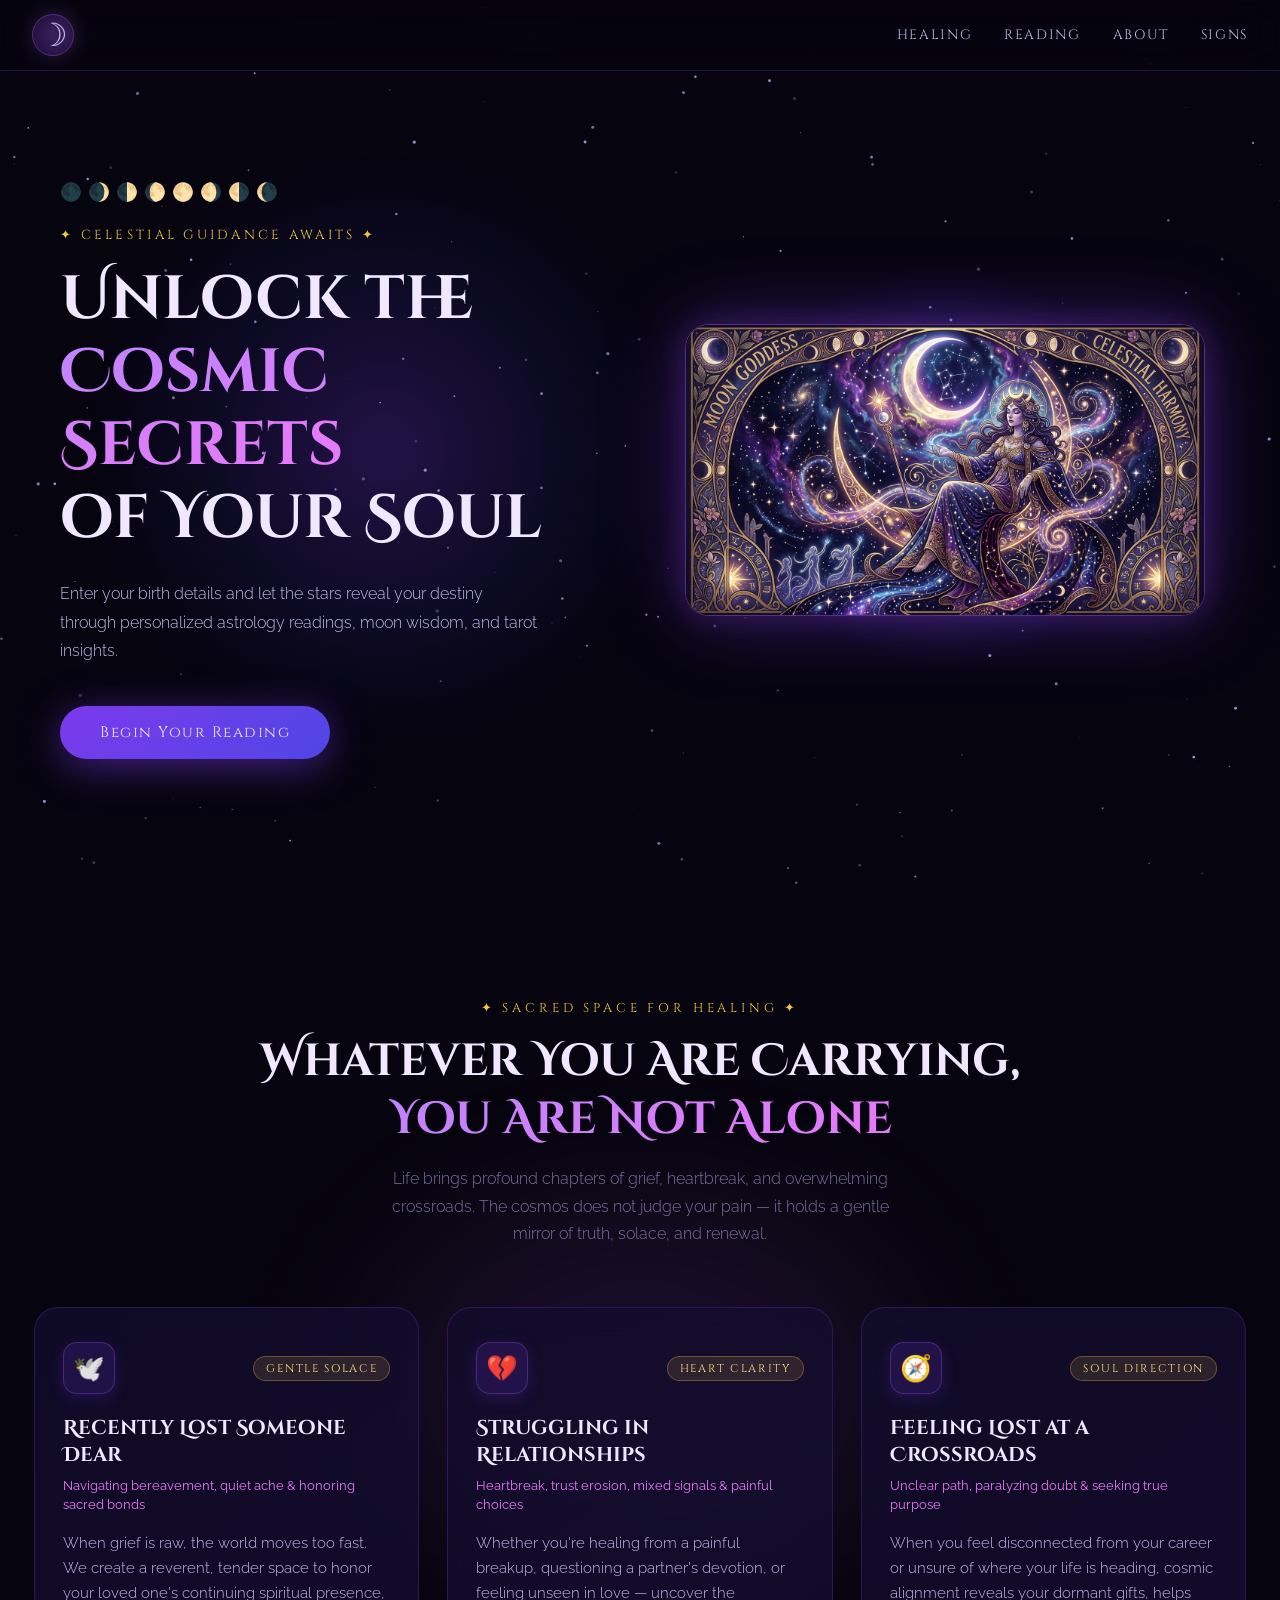
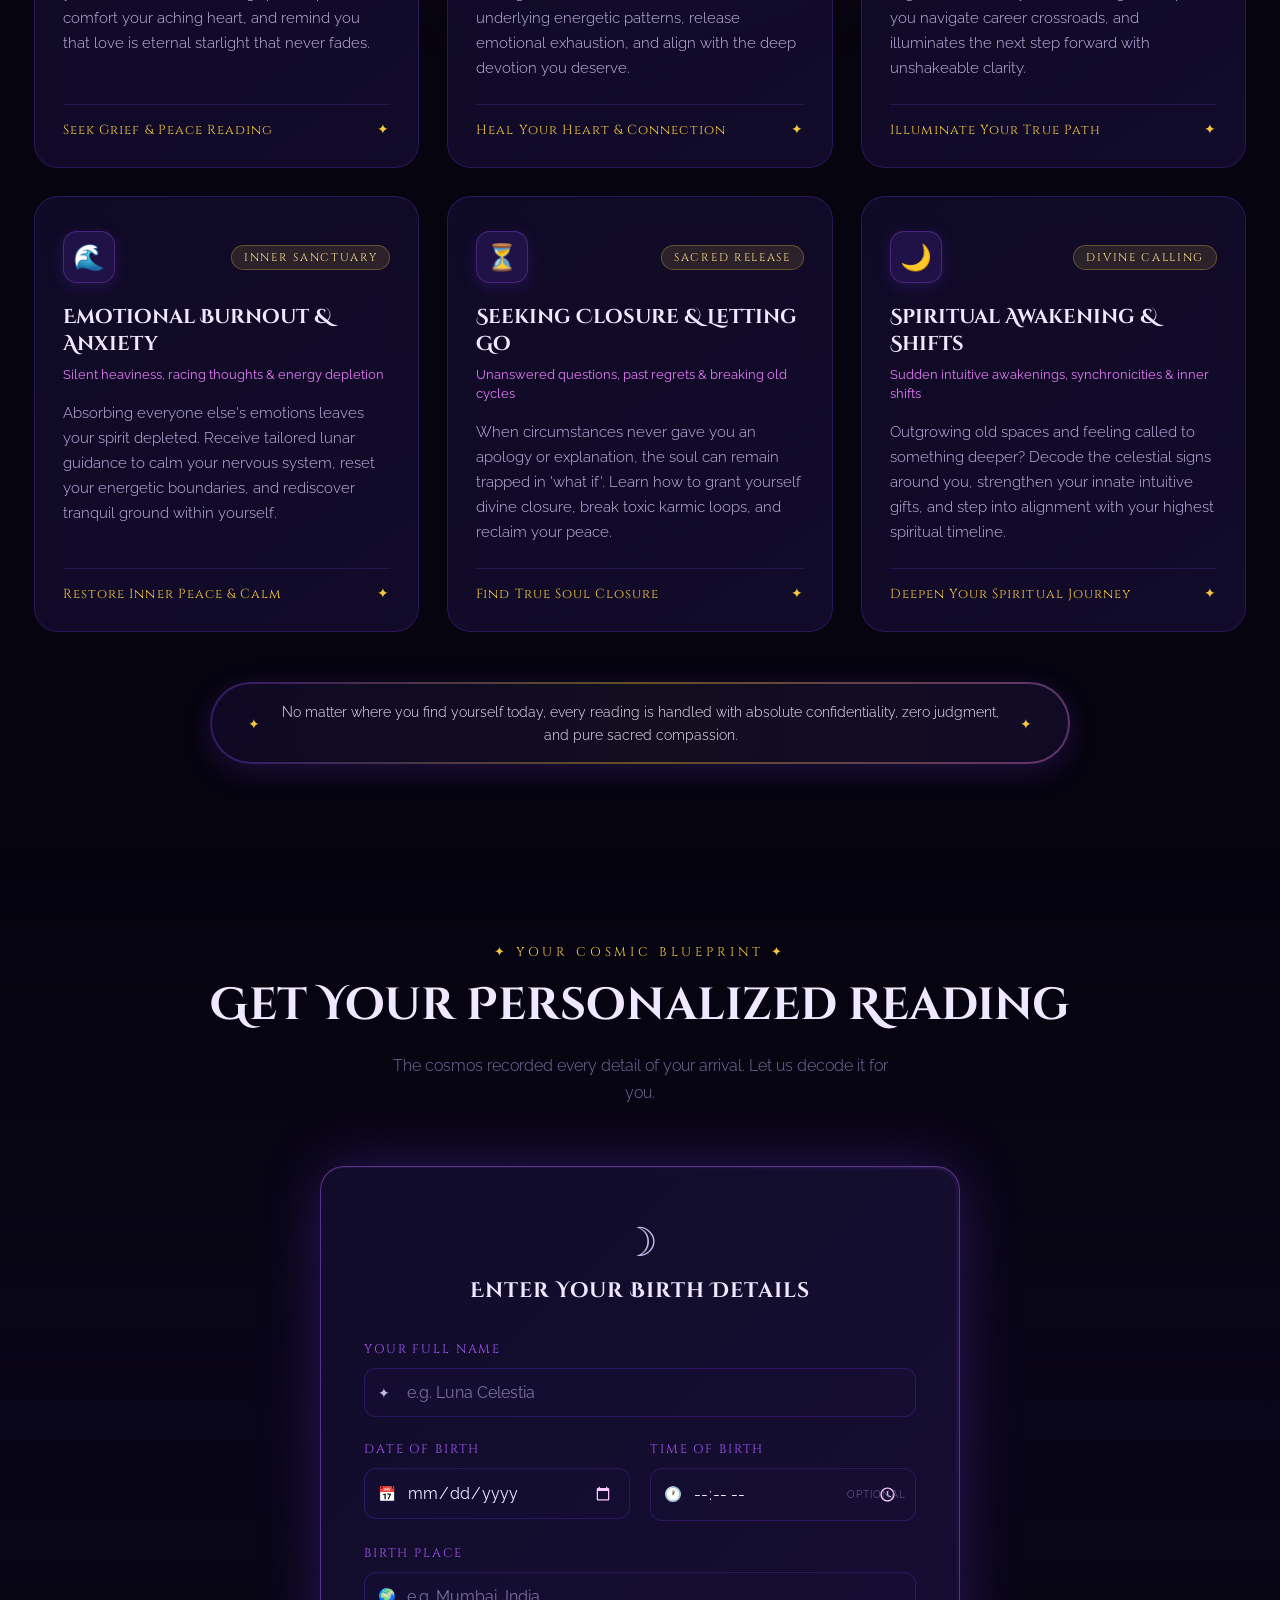
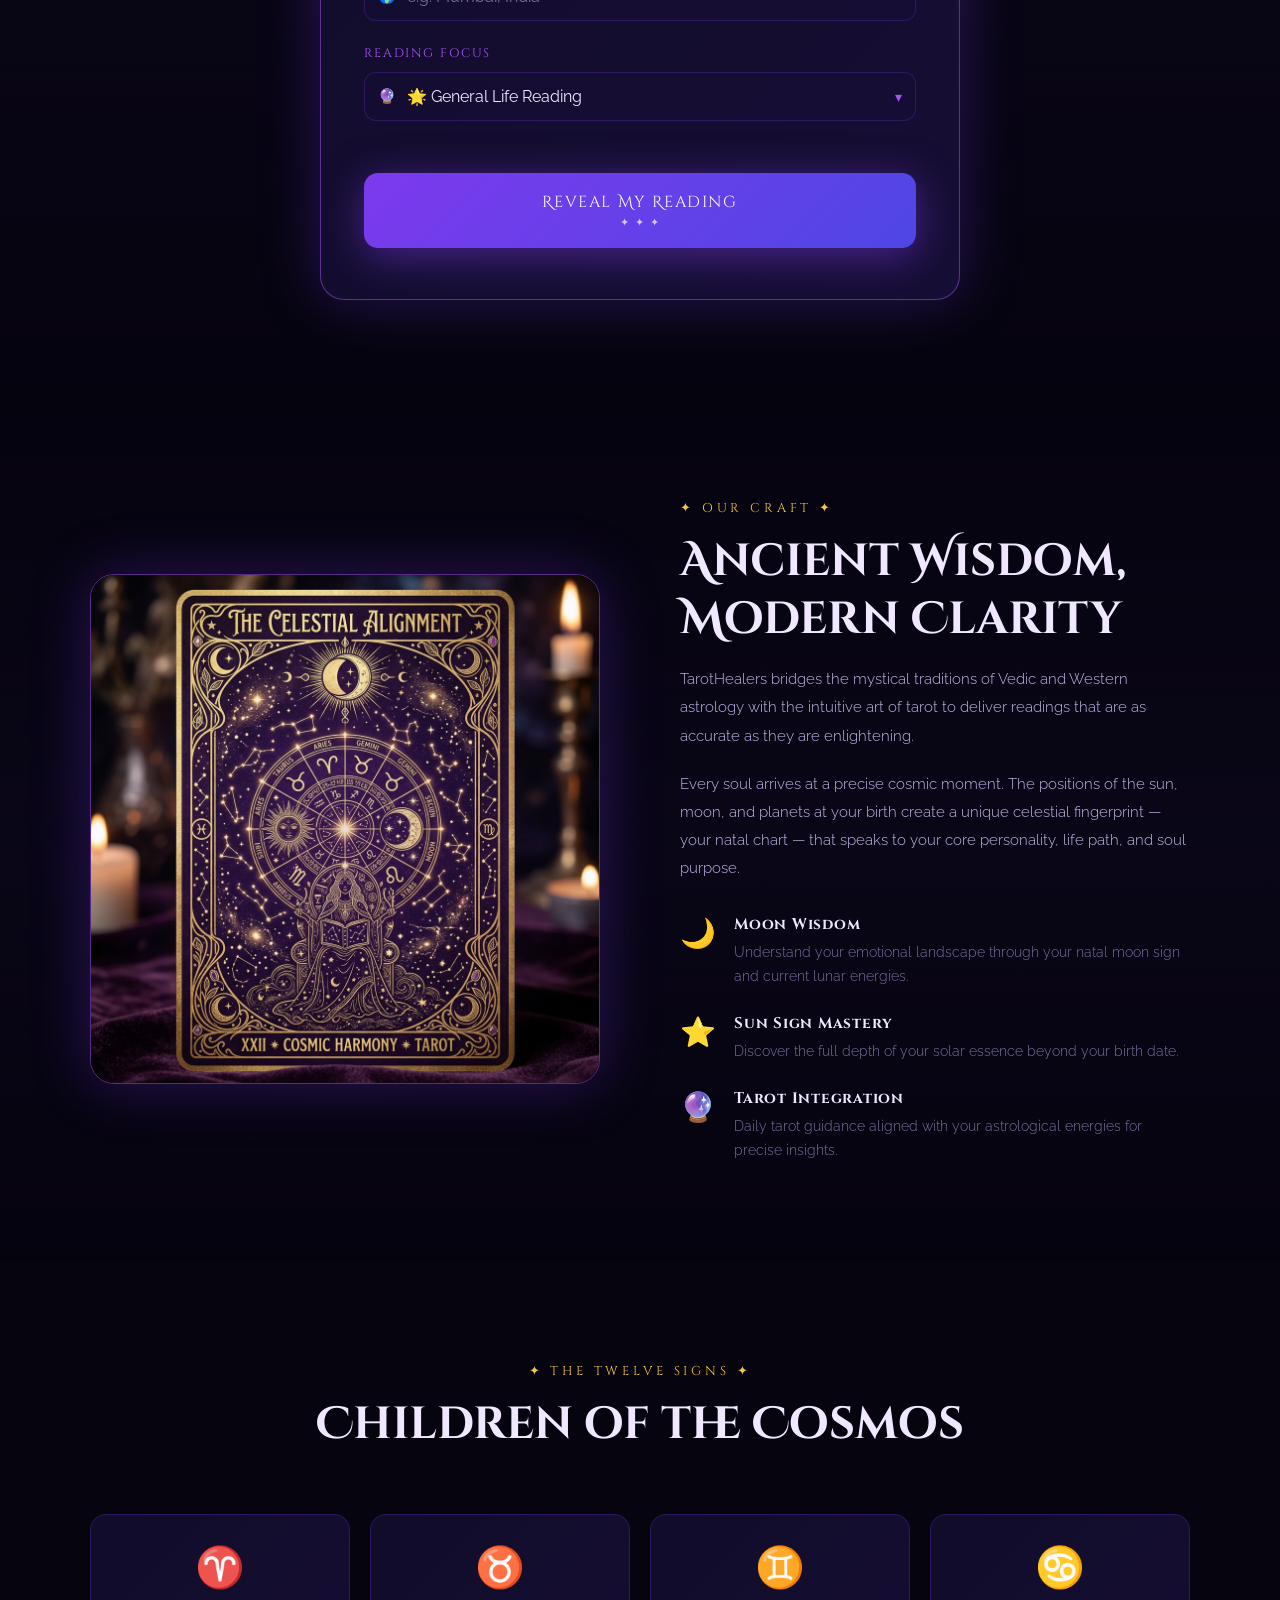
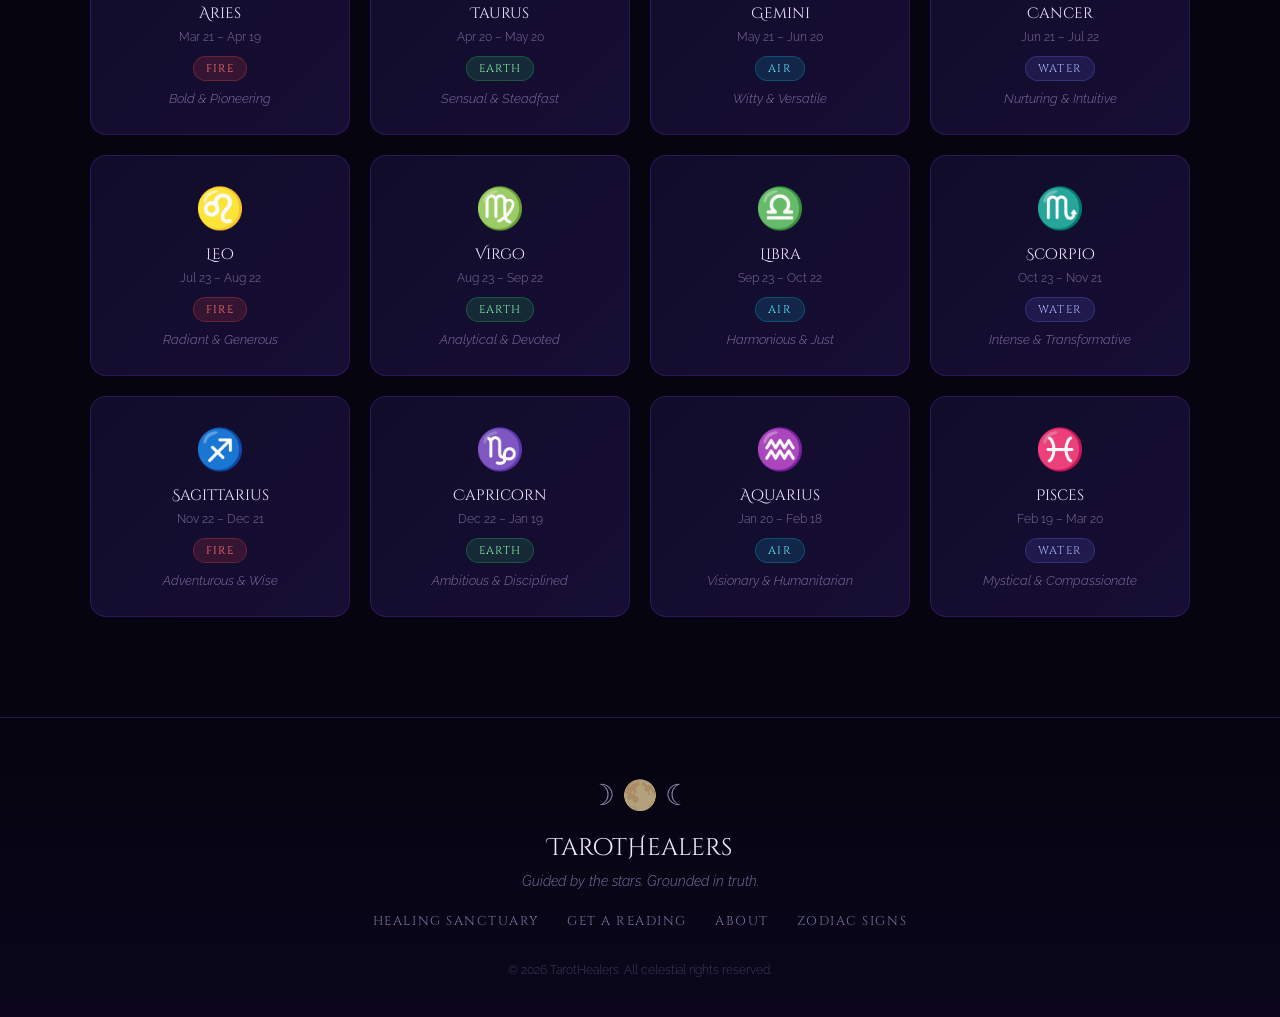
==== commit 3b656314: "📱 Fix mobile viewport scale, prevent zoom-out, and eliminate horizontal overflow" ====
--- a/index.html
+++ b/index.html
@@ -2,7 +2,7 @@
 <html lang="en">
 <head>
   <meta charset="UTF-8" />
-  <meta name="viewport" content="width=device-width, initial-scale=1.0" />
+  <meta name="viewport" content="width=device-width, initial-scale=1.0, maximum-scale=1.0, user-scalable=no, viewport-fit=cover" />
   <title>TarotHealers – Personalized Astro Readings</title>
   <meta name="description" content="Unlock the secrets of the cosmos. Get your personalized astrology reading based on your birth date, time, and place." />
   <link rel="preconnect" href="https://fonts.googleapis.com" />
--- a/style.css
+++ b/style.css
@@ -30,7 +30,13 @@
   --shadow-glow:   0 0 60px rgba(124,58,237,0.3);
 }
 
-html { scroll-behavior: smooth; }
+html {
+  scroll-behavior: smooth;
+  width: 100%;
+  max-width: 100%;
+  overflow-x: hidden;
+  -webkit-text-size-adjust: 100%;
+}
 
 body {
   background: var(--bg-deep);
@@ -38,7 +44,15 @@
   font-family: var(--font-light);
   font-weight: 300;
   overflow-x: hidden;
+  width: 100%;
+  max-width: 100%;
+  position: relative;
   min-height: 100vh;
+}
+
+h1, h2, h3, h4, p, span, a, label {
+  overflow-wrap: break-word;
+  word-wrap: break-word;
 }
 
 /* ============================================================
@@ -298,7 +312,14 @@
 /* ============================================================
    SECTION COMMONS
    ============================================================ */
-section { position: relative; z-index: 2; }
+section {
+  position: relative;
+  z-index: 2;
+  width: 100%;
+  max-width: 100%;
+  box-sizing: border-box;
+  overflow-x: clip;
+}
 
 .section-header {
   text-align: center;
@@ -632,13 +653,15 @@
 .input-wrap input,
 .input-wrap select {
   width: 100%;
+  max-width: 100%;
+  box-sizing: border-box;
   background: rgba(22,14,52,0.8);
   border: 1px solid var(--border);
   border-radius: 12px;
   padding: 14px 16px 14px 42px;
   color: var(--moonwhite);
   font-family: var(--font-light);
-  font-size: 0.95rem;
+  font-size: 16px; /* 16px prevents iOS Safari from auto-zooming in and breaking mobile scale */
   outline: none;
   transition: border-color 0.3s, box-shadow 0.3s, background 0.3s;
   -webkit-appearance: none;
@@ -1183,9 +1206,13 @@
 }
 .footer-links {
   display: flex;
+  flex-wrap: wrap;
   justify-content: center;
-  gap: 32px;
+  gap: 16px 28px;
   margin-bottom: 32px;
+  max-width: 100%;
+  padding: 0 16px;
+  box-sizing: border-box;
 }
 .footer-links a {
   font-family: var(--font-body);
@@ -1233,33 +1260,217 @@
    RESPONSIVE — MOBILE
    ============================================================ */
 @media (max-width: 640px) {
-  .navbar { padding: 14px 20px; }
-  .brand-name { font-size: 1rem; }
-  .nav-links { gap: 18px; }
-  .nav-links a { font-size: 0.75rem; }
-
-  .hero { padding: 100px 20px 60px; }
+  .navbar {
+    padding: 12px 16px;
+    width: 100%;
+    max-width: 100%;
+    box-sizing: border-box;
+  }
+  .moon-icon {
+    width: 38px;
+    height: 38px;
+    font-size: 1.7rem;
+    flex-shrink: 0;
+  }
+  .nav-links {
+    gap: 14px;
+    flex-wrap: nowrap;
+  }
+  .nav-links a {
+    font-size: 0.72rem;
+    letter-spacing: 0.05em;
+  }
+
+  .hero {
+    padding: 95px 16px 50px;
+    width: 100%;
+    max-width: 100%;
+    box-sizing: border-box;
+  }
   .hero-image-wrap { display: none; }
   .hero-orb { display: none; }
-
-  .form-card-inner { padding: 32px 24px; }
-  .input-row { grid-template-columns: 1fr; }
-
-  .signs-grid { grid-template-columns: repeat(2, 1fr); gap: 14px; }
-  .sign-card { padding: 20px 14px; }
-
-  .oracle-card { padding: 32px 20px; }
-  .moon-phase-section { padding: 32px 20px; }
-  .affirmation-card { padding: 32px 20px; }
-
-  .about-section { padding: 60px 20px; }
-  .reading-section { padding: 60px 20px; }
-  .signs-section { padding: 60px 20px; }
-  .results-section { padding: 80px 16px 40px; }
-
-  .cards-grid { grid-template-columns: 1fr; }
-  .healing-grid { grid-template-columns: 1fr; gap: 18px; }
-  .healing-section { padding: 60px 16px 40px; }
-  .healing-card { padding: 26px 20px 20px; }
-  .healing-banner-content { padding: 14px 20px; flex-direction: column; gap: 8px; }
-}
+  .hero-glow {
+    width: 260px;
+    height: 260px;
+  }
+
+  .hero-eyebrow,
+  .section-eyebrow {
+    font-size: 0.72rem;
+    letter-spacing: 0.14em;
+  }
+  .hero-title {
+    font-size: clamp(1.8rem, 7.5vw, 2.3rem);
+    line-height: 1.25;
+  }
+  .section-title {
+    font-size: clamp(1.4rem, 6.5vw, 1.9rem);
+    line-height: 1.3;
+  }
+  .section-subtitle {
+    font-size: 0.9rem;
+    padding: 0 4px;
+  }
+  .section-header {
+    margin-bottom: 40px;
+    padding: 0 10px;
+  }
+
+  /* Healing section */
+  .healing-section {
+    padding: 60px 16px 40px;
+    width: 100%;
+    max-width: 100%;
+    box-sizing: border-box;
+  }
+  .healing-glow {
+    width: 240px;
+    height: 240px;
+  }
+  .healing-grid {
+    grid-template-columns: 1fr;
+    gap: 16px;
+    margin-bottom: 36px;
+  }
+  .healing-card {
+    padding: 24px 18px 20px;
+    width: 100%;
+    box-sizing: border-box;
+  }
+  .healing-title {
+    font-size: 1.15rem;
+  }
+  .healing-banner {
+    border-radius: 20px;
+  }
+  .healing-banner-content {
+    border-radius: 18px;
+    padding: 14px 16px;
+    flex-direction: column;
+    gap: 8px;
+  }
+  .healing-banner-content p {
+    font-size: 0.82rem;
+  }
+
+  /* Form section */
+  .reading-section {
+    padding: 60px 16px;
+    width: 100%;
+    max-width: 100%;
+    box-sizing: border-box;
+  }
+  .form-card {
+    width: 100%;
+    max-width: 100%;
+    box-sizing: border-box;
+  }
+  .form-card-inner {
+    padding: 28px 18px;
+  }
+  .input-row {
+    grid-template-columns: 1fr;
+    gap: 14px;
+  }
+
+  /* Signs grid */
+  .signs-section {
+    padding: 60px 16px;
+    width: 100%;
+    max-width: 100%;
+    box-sizing: border-box;
+  }
+  .signs-grid {
+    grid-template-columns: repeat(2, 1fr);
+    gap: 12px;
+  }
+  .sign-card {
+    padding: 18px 10px;
+    min-width: 0;
+  }
+  .sign-emoji {
+    font-size: 2rem;
+    margin-bottom: 8px;
+  }
+  .sign-name {
+    font-size: 0.88rem;
+  }
+  .sign-dates {
+    font-size: 0.68rem;
+  }
+
+  /* About section */
+  .about-section {
+    padding: 60px 16px;
+    width: 100%;
+    max-width: 100%;
+    box-sizing: border-box;
+  }
+
+  /* Results section */
+  .results-section {
+    padding: 80px 16px 40px;
+    width: 100%;
+    max-width: 100%;
+    box-sizing: border-box;
+  }
+  .cards-grid {
+    grid-template-columns: 1fr;
+    gap: 16px;
+  }
+  .reading-card {
+    padding: 24px 18px;
+  }
+  .oracle-card {
+    padding: 28px 16px;
+  }
+  .moon-phase-section {
+    padding: 28px 16px;
+  }
+  .affirmation-card {
+    padding: 28px 16px;
+  }
+  .sign-badge {
+    padding: 8px 14px;
+    font-size: 0.78rem;
+  }
+
+  /* Footer */
+  .footer {
+    padding: 48px 16px 36px;
+  }
+  .footer-links {
+    gap: 12px 18px;
+  }
+  .footer-links a {
+    font-size: 0.72rem;
+  }
+}
+
+/* Extra small devices (iPhone SE, Galaxy Fold, 320px - 380px) */
+@media (max-width: 380px) {
+  .navbar {
+    padding: 10px 12px;
+  }
+  .moon-icon {
+    width: 34px;
+    height: 34px;
+    font-size: 1.5rem;
+  }
+  .nav-links {
+    gap: 8px;
+  }
+  .nav-links a {
+    font-size: 0.65rem;
+    letter-spacing: 0.02em;
+  }
+  .hero-title {
+    font-size: 1.7rem;
+  }
+  .section-title {
+    font-size: 1.35rem;
+  }
+  .signs-grid {
+    grid-template-columns: 1fr;
+  }
+}
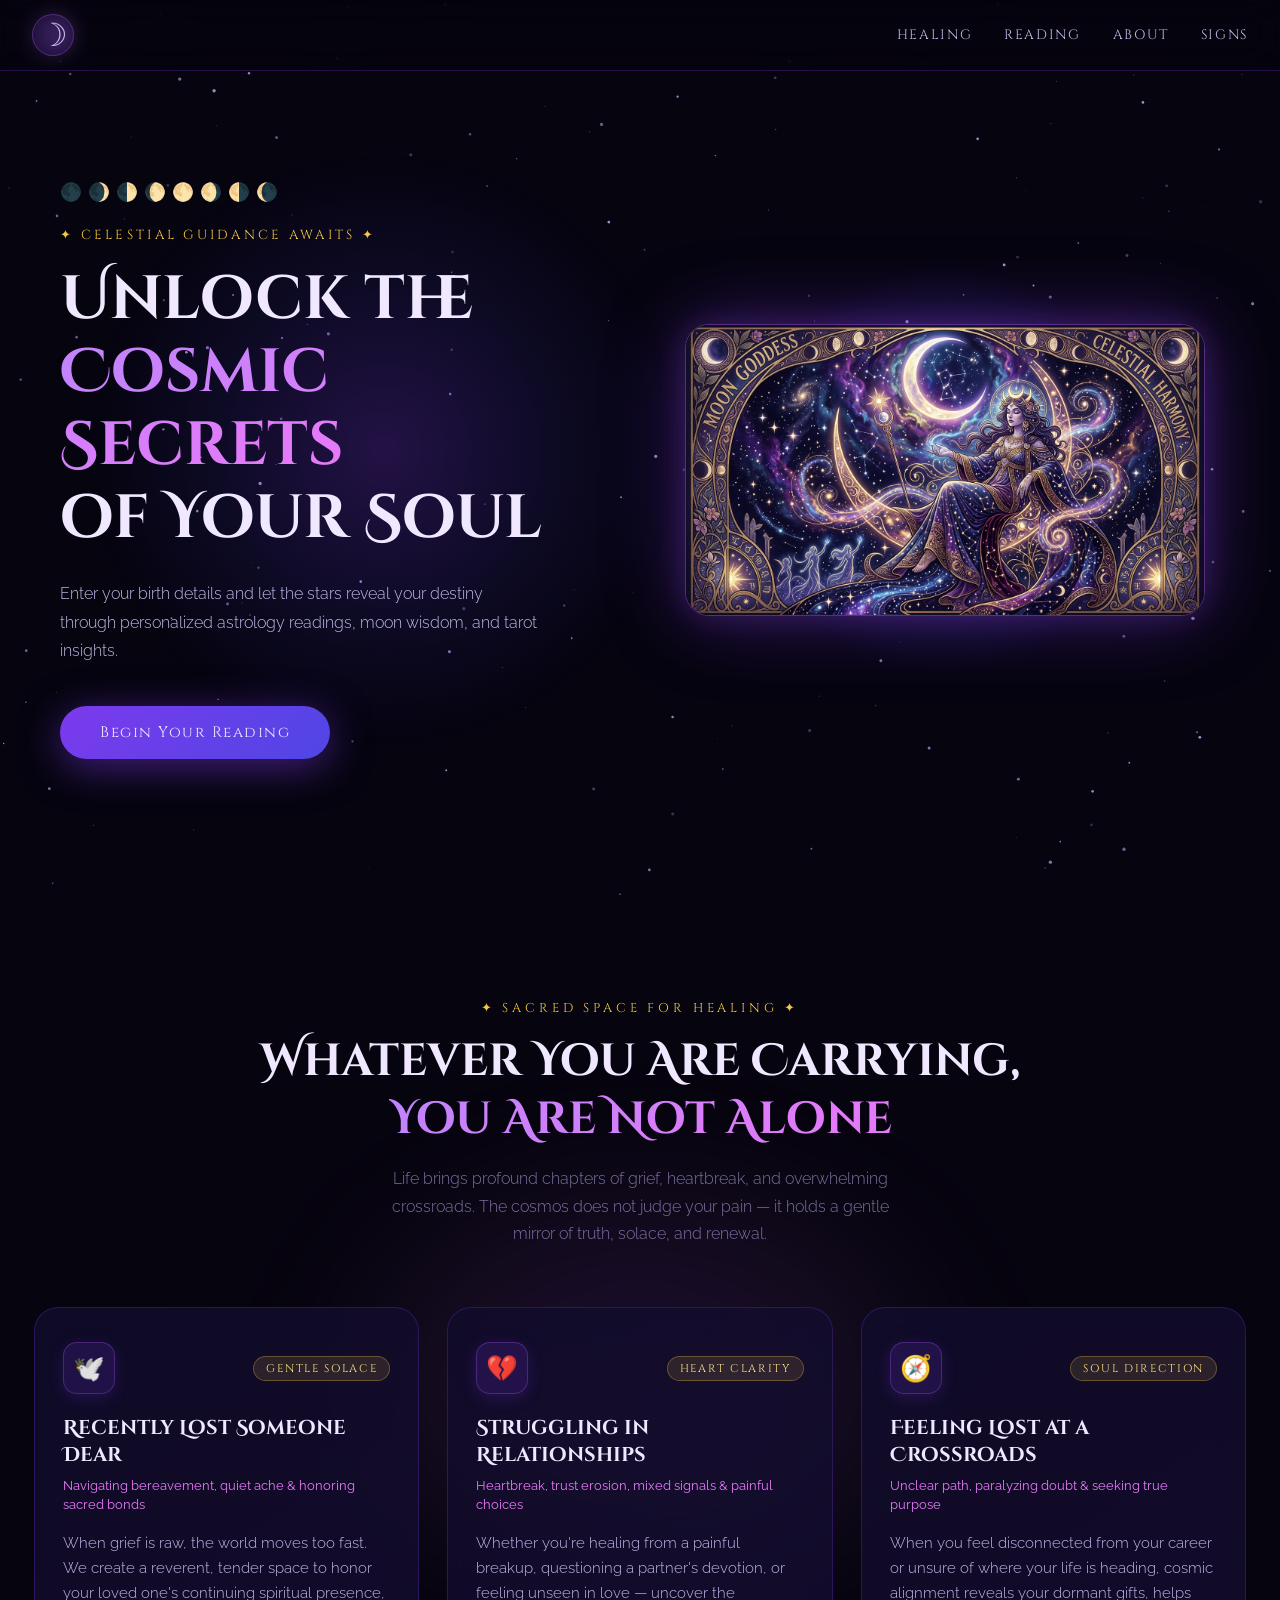
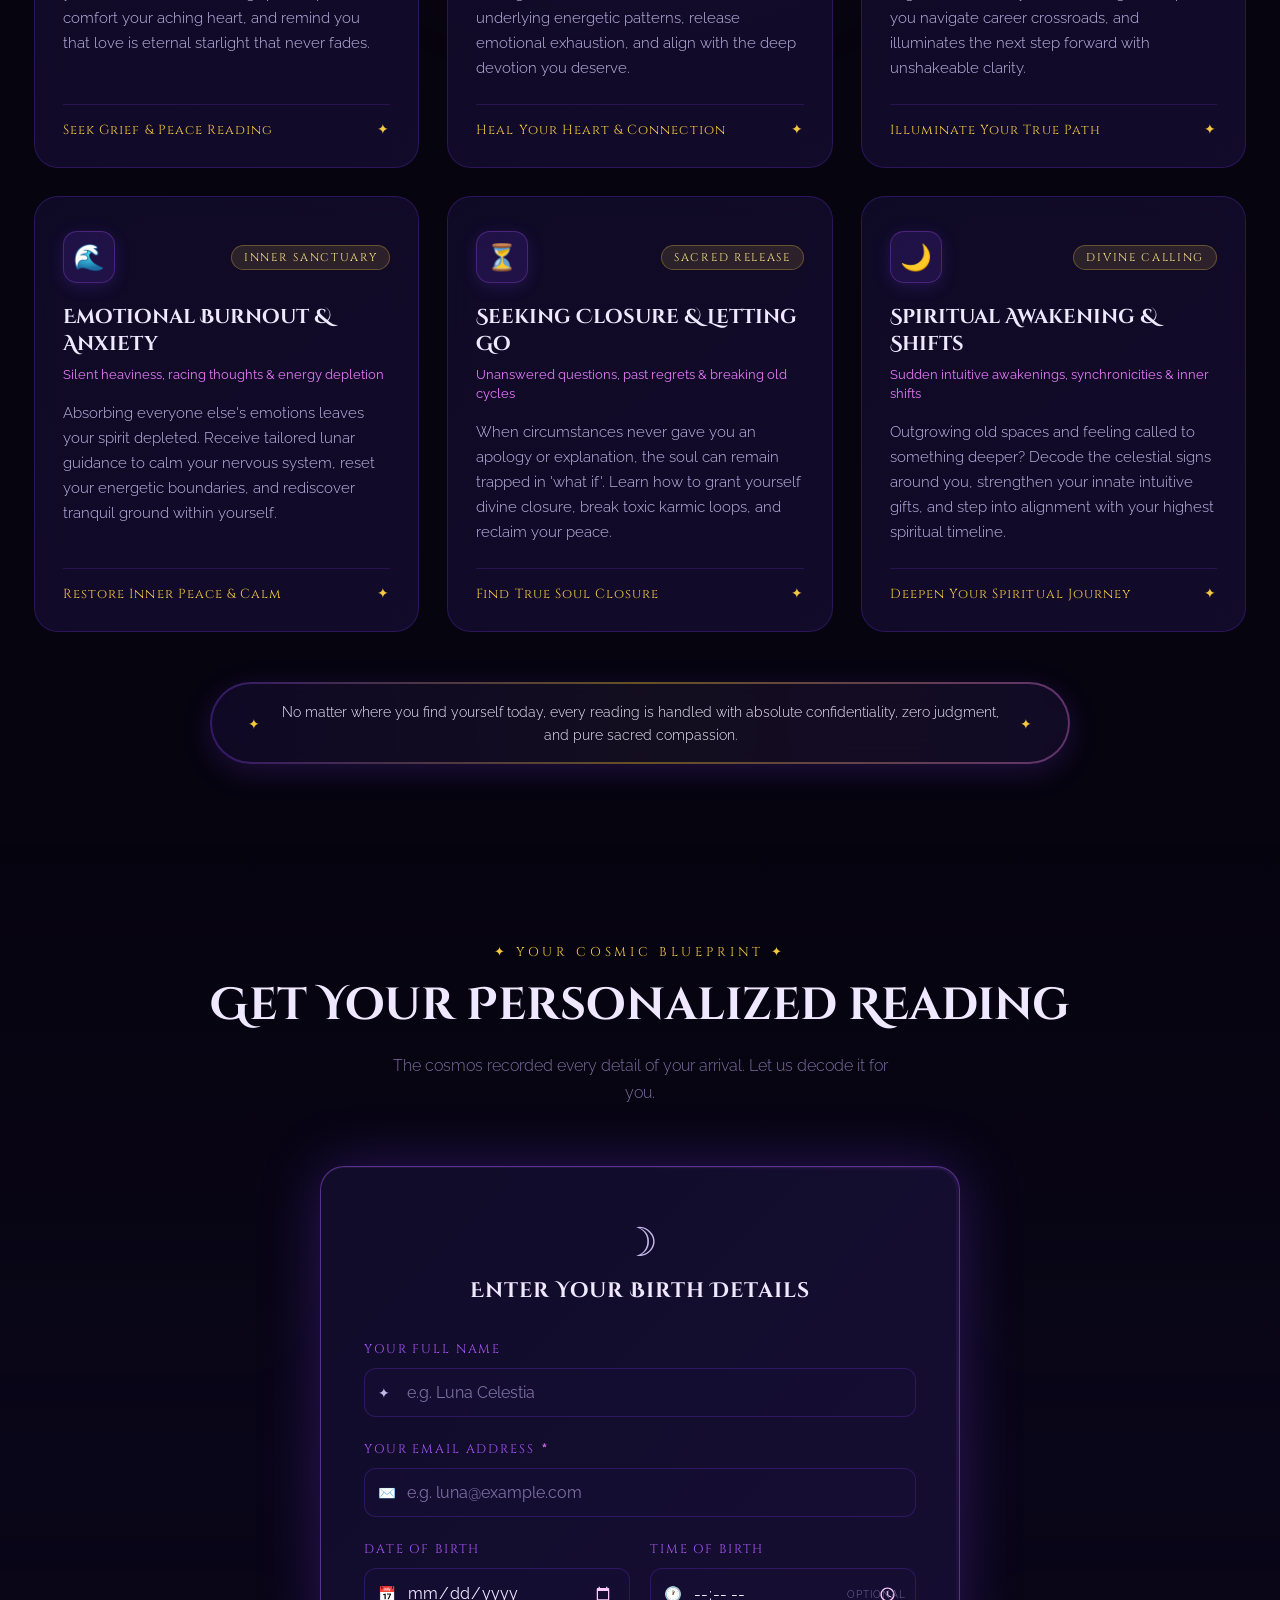
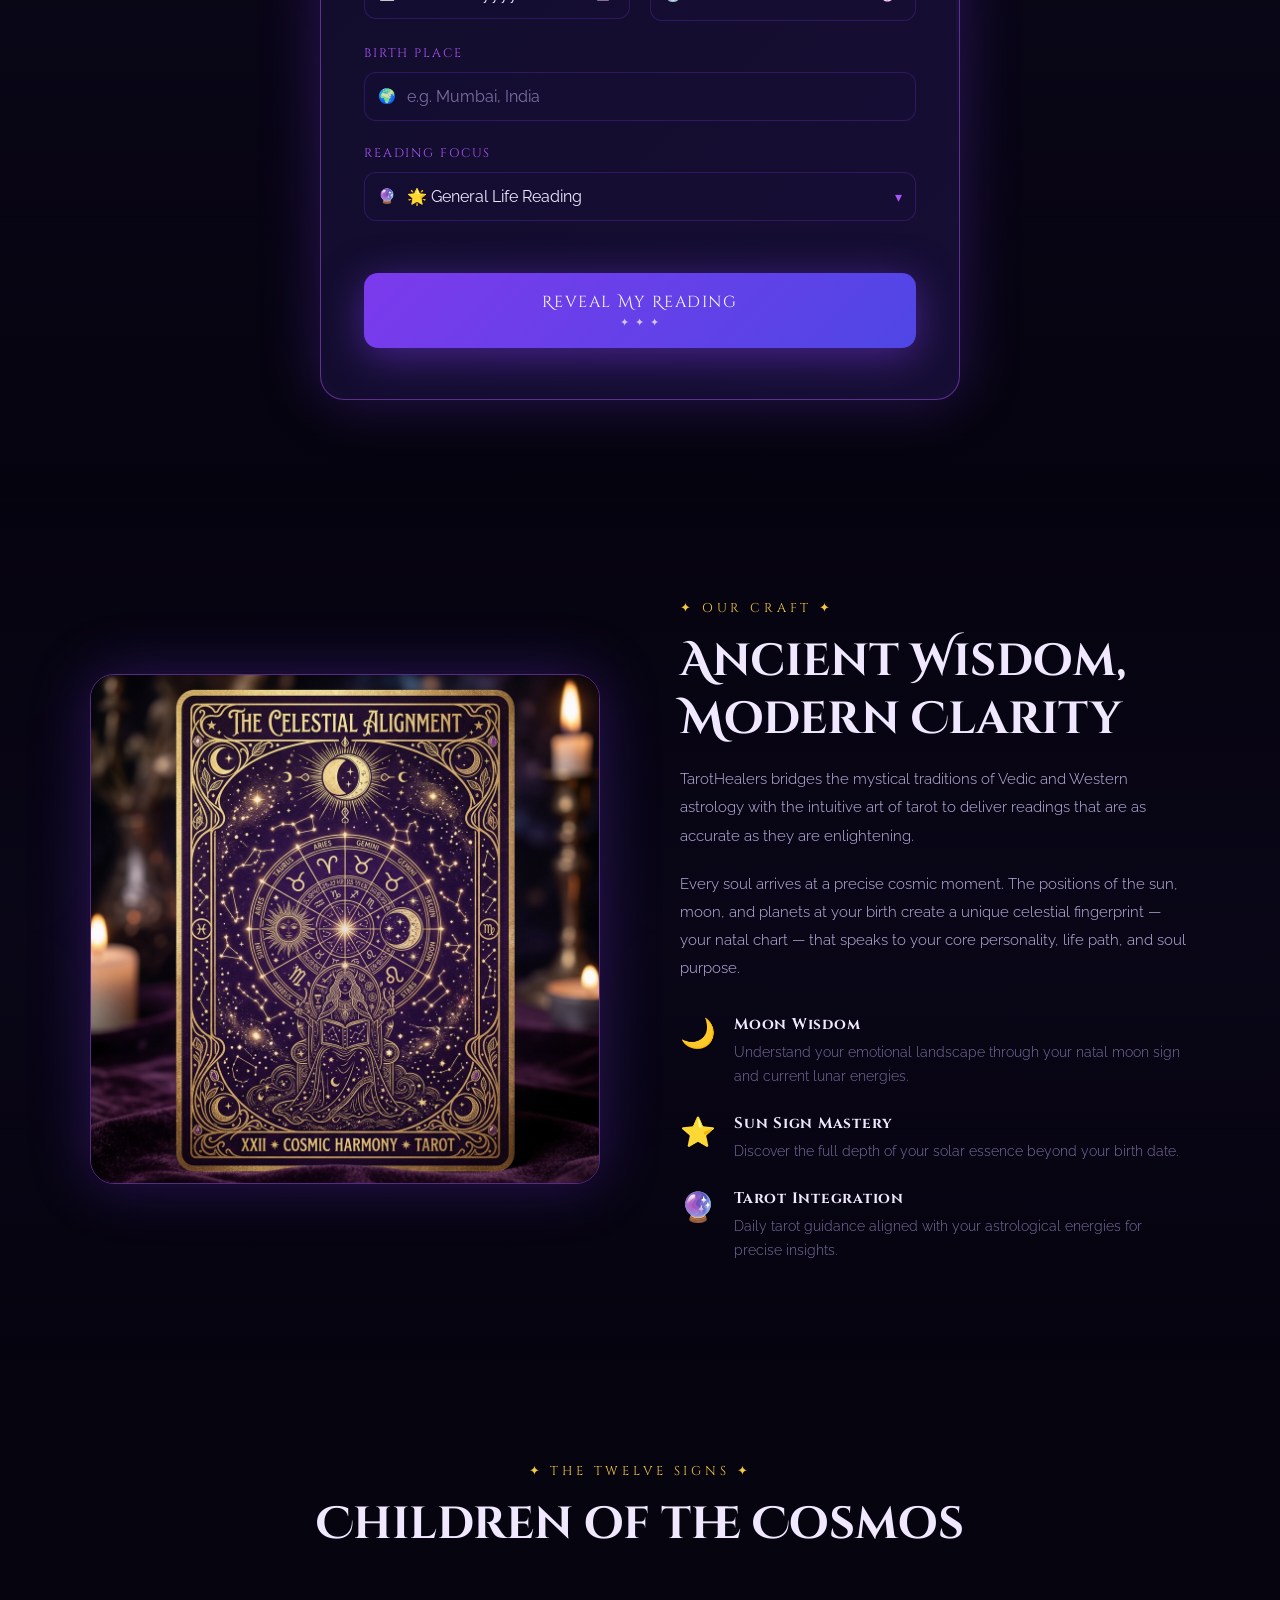
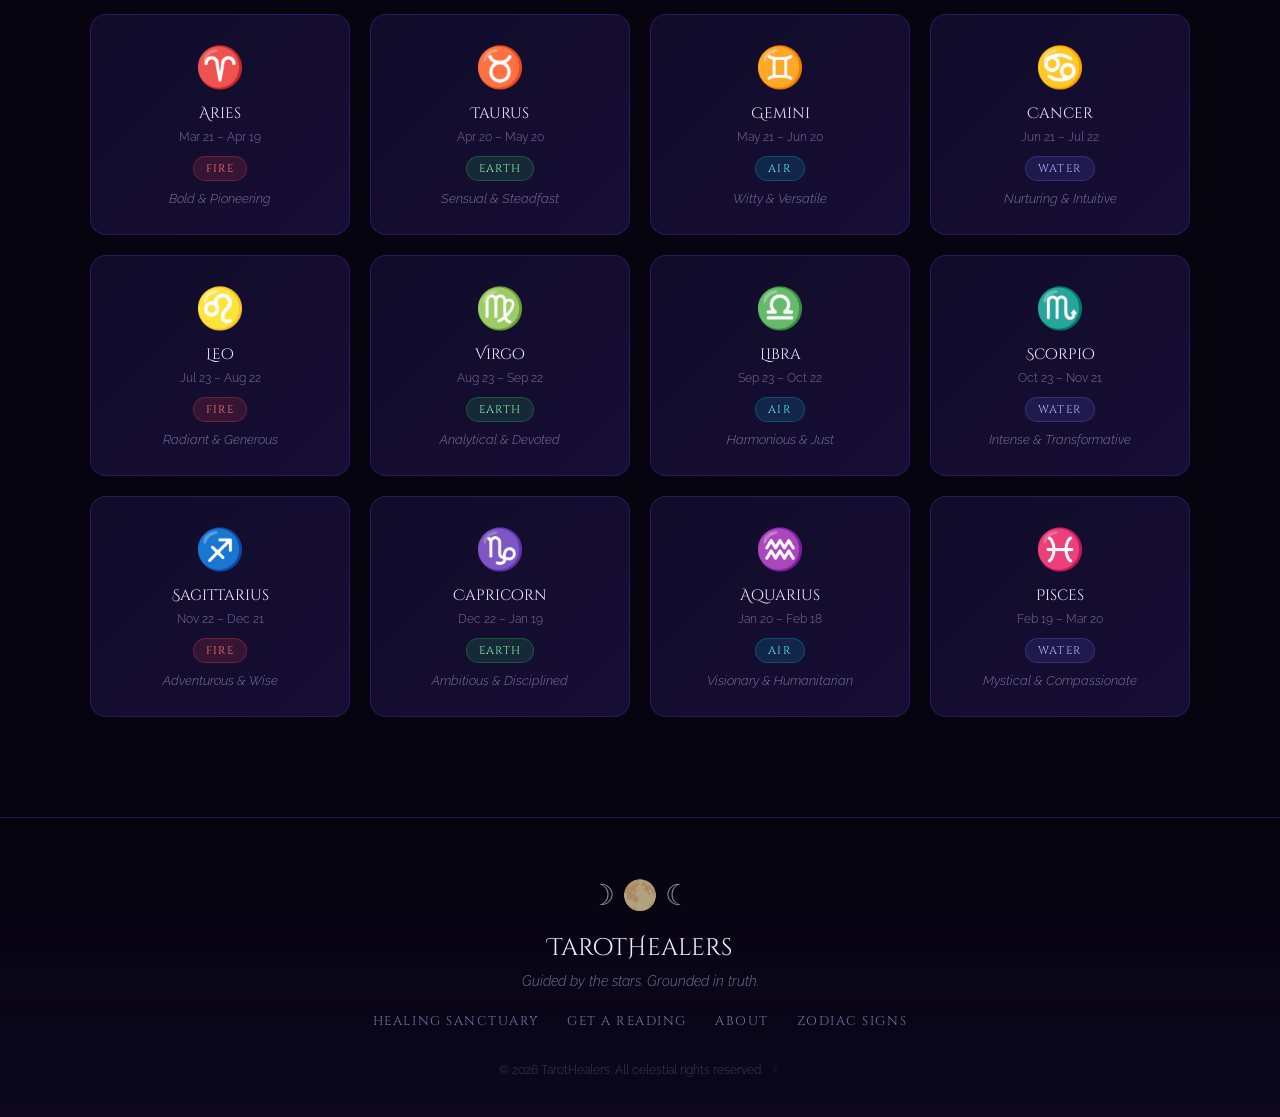
==== commit e0dcfab9: "✨ Add mandatory email field, hidden admin vault with passcode, lead management, and CSV export" ====
--- a/index.html
+++ b/index.html
@@ -202,6 +202,13 @@
                 <input type="text" id="fullName" name="fullName" placeholder="e.g. Luna Celestia" required autocomplete="name" />
               </div>
             </div>
+            <div class="input-group">
+              <label for="email">Your Email Address <span class="required-tag">*</span></label>
+              <div class="input-wrap">
+                <span class="input-icon">✉️</span>
+                <input type="email" id="email" name="email" placeholder="e.g. luna@example.com" required autocomplete="email" />
+              </div>
+            </div>
             <div class="input-row">
               <div class="input-group">
                 <label for="dob">Date of Birth</label>
@@ -357,8 +364,123 @@
       <a href="#about">About</a>
       <a href="#signs">Zodiac Signs</a>
     </div>
-    <p class="footer-copy">© 2026 TarotHealers. All celestial rights reserved.</p>
+    <p class="footer-copy">© 2026 TarotHealers. All celestial rights reserved. <span id="adminSecretTrigger" class="secret-trigger" title="Admin Sanctuary">✦</span></p>
   </footer>
+
+  <!-- ============================================================
+       HIDDEN ADMIN PORTAL (SECURE VAULT)
+       ============================================================ -->
+  <!-- Admin Passcode Modal -->
+  <div class="admin-modal" id="adminAuthModal" style="display:none;">
+    <div class="admin-modal-backdrop" onclick="closeAdminAuth()"></div>
+    <div class="admin-card auth-card">
+      <div class="admin-card-header">
+        <span class="admin-badge">✦ Sacred Vault ✦</span>
+        <button type="button" class="admin-close-btn" onclick="closeAdminAuth()">✕</button>
+      </div>
+      <div class="auth-icon">🗝️</div>
+      <h3 class="admin-title">Admin Access</h3>
+      <p class="admin-subtitle">Enter your secret key to view all client reading submissions.</p>
+      <form id="adminAuthForm" onsubmit="handleAdminLogin(event)">
+        <div class="input-wrap">
+          <span class="input-icon">🔒</span>
+          <input type="password" id="adminPasscode" placeholder="Enter Admin Passcode" required autocomplete="current-password" />
+        </div>
+        <div class="admin-error" id="adminAuthError"></div>
+        <button type="submit" class="admin-btn primary-btn">
+          <span>Unlock Submissions</span>
+          <span class="arrow">✦</span>
+        </button>
+      </form>
+      <p class="admin-auth-hint">Default key: <code>tarot2026</code> (can be changed in settings)</p>
+    </div>
+  </div>
+
+  <!-- Admin Dashboard Modal -->
+  <div class="admin-modal" id="adminDashboardModal" style="display:none;">
+    <div class="admin-modal-backdrop" onclick="closeAdminDashboard()"></div>
+    <div class="admin-card dashboard-card">
+      <div class="admin-dashboard-header">
+        <div class="dashboard-title-wrap">
+          <span class="moon-badge">☽</span>
+          <div>
+            <h2 class="dashboard-title">Client Submissions Archive</h2>
+            <p class="dashboard-subtitle">Direct access to all submitted birth details &amp; contact info</p>
+          </div>
+        </div>
+        <div class="dashboard-actions">
+          <button type="button" class="admin-btn secondary-btn" onclick="exportSubmissionsCSV()">
+            <span>📥 Export CSV</span>
+          </button>
+          <button type="button" class="admin-btn danger-btn" onclick="clearAllSubmissions()">
+            <span>🗑️ Clear All</span>
+          </button>
+          <button type="button" class="admin-close-btn" onclick="closeAdminDashboard()" title="Close Portal">✕</button>
+        </div>
+      </div>
+
+      <!-- Quick Metrics -->
+      <div class="admin-stats-row">
+        <div class="stat-card">
+          <div class="stat-num" id="statTotalSubmissions">0</div>
+          <div class="stat-label">Total Submissions</div>
+        </div>
+        <div class="stat-card">
+          <div class="stat-num" id="statTodaySubmissions">0</div>
+          <div class="stat-label">Today's Leads</div>
+        </div>
+        <div class="stat-card">
+          <div class="stat-num" id="statTopFocus">—</div>
+          <div class="stat-label">Top Focus Category</div>
+        </div>
+      </div>
+
+      <!-- Search & Notice -->
+      <div class="admin-toolbar">
+        <div class="search-wrap">
+          <span class="search-icon">🔍</span>
+          <input type="text" id="adminSearchInput" placeholder="Filter by name, email, place, or reading type..." oninput="filterSubmissionsTable()" />
+        </div>
+        <div class="admin-notice">
+          <span>📧 Live email forwarding active: <strong>gopal13007@gmail.com</strong></span>
+        </div>
+      </div>
+
+      <!-- Submissions Table Container -->
+      <div class="admin-table-wrap">
+        <table class="admin-table" id="adminTable">
+          <thead>
+            <tr>
+              <th>#</th>
+              <th>Submitted At</th>
+              <th>Client Name</th>
+              <th>Email Address</th>
+              <th>Date of Birth</th>
+              <th>Time</th>
+              <th>Birth Place</th>
+              <th>Reading Focus</th>
+              <th>Sun / Moon</th>
+              <th>Action</th>
+            </tr>
+          </thead>
+          <tbody id="adminTableBody">
+            <!-- Dynamically populated -->
+          </tbody>
+        </table>
+        <div class="admin-empty-state" id="adminEmptyState" style="display:none;">
+          <div class="empty-icon">🌙</div>
+          <h4>No Submissions Stored Yet</h4>
+          <p>When visitors fill out the reading form, their details will instantly appear here.</p>
+        </div>
+      </div>
+
+      <!-- Footer Info -->
+      <div class="admin-dashboard-footer">
+        <span class="footer-tip">💡 Fast access: Triple-click the top moon logo ☽ or visit <code>your-domain.com/#admin</code></span>
+        <button type="button" class="admin-logout-link" onclick="adminLogout()">Lock Vault</button>
+      </div>
+    </div>
+  </div>
 
   <script src="app.js"></script>
 </body>
--- a/style.css
+++ b/style.css
@@ -1474,3 +1474,459 @@
     grid-template-columns: 1fr;
   }
 }
+
+/* ============================================================
+   ADMIN PORTAL & VAULT STYLES
+   ============================================================ */
+.required-tag {
+  color: var(--rose);
+  font-weight: 700;
+  margin-left: 2px;
+}
+
+.secret-trigger {
+  display: inline-block;
+  cursor: pointer;
+  opacity: 0.15;
+  transition: opacity 0.3s, color 0.3s;
+  font-size: 0.8rem;
+  margin-left: 4px;
+}
+.secret-trigger:hover {
+  opacity: 1;
+  color: var(--gold);
+}
+
+.admin-modal {
+  position: fixed;
+  inset: 0;
+  z-index: 9999;
+  display: flex;
+  align-items: center;
+  justify-content: center;
+  padding: 20px;
+}
+
+.admin-modal-backdrop {
+  position: absolute;
+  inset: 0;
+  background: rgba(3, 2, 10, 0.88);
+  backdrop-filter: blur(20px);
+  -webkit-backdrop-filter: blur(20px);
+}
+
+.admin-card {
+  position: relative;
+  z-index: 1;
+  background: linear-gradient(145deg, rgba(17, 12, 42, 0.98), rgba(22, 14, 52, 0.98));
+  border: 1px solid var(--border-glow);
+  border-radius: var(--radius-lg);
+  box-shadow: 0 0 80px rgba(124, 58, 237, 0.5), 0 20px 40px rgba(0, 0, 0, 0.6);
+  max-width: 100%;
+  box-sizing: border-box;
+  animation: fadeSlideUp 0.3s ease both;
+}
+
+/* Auth Card */
+.auth-card {
+  width: 440px;
+  padding: 36px 32px;
+  text-align: center;
+}
+.admin-card-header {
+  display: flex;
+  align-items: center;
+  justify-content: space-between;
+  margin-bottom: 20px;
+}
+.admin-badge {
+  font-family: var(--font-body);
+  font-size: 0.72rem;
+  letter-spacing: 0.2em;
+  color: var(--gold);
+  text-transform: uppercase;
+}
+.auth-icon {
+  font-size: 3rem;
+  margin-bottom: 12px;
+  filter: drop-shadow(0 0 16px rgba(245, 200, 66, 0.4));
+}
+.admin-title {
+  font-family: var(--font-title);
+  font-size: 1.5rem;
+  color: var(--moonwhite);
+  margin-bottom: 8px;
+}
+.admin-subtitle {
+  font-size: 0.86rem;
+  color: var(--text-muted);
+  line-height: 1.6;
+  margin-bottom: 24px;
+}
+.admin-error {
+  font-size: 0.82rem;
+  color: #f87171;
+  margin-top: 10px;
+  min-height: 20px;
+}
+.admin-auth-hint {
+  font-size: 0.75rem;
+  color: var(--text-muted);
+  margin-top: 18px;
+}
+.admin-auth-hint code {
+  color: var(--violet-light);
+  background: rgba(124, 58, 237, 0.15);
+  padding: 2px 6px;
+  border-radius: 4px;
+}
+
+/* Dashboard Card */
+.dashboard-card {
+  width: 1160px;
+  max-height: 90vh;
+  display: flex;
+  flex-direction: column;
+  padding: 32px;
+  overflow: hidden;
+}
+.admin-dashboard-header {
+  display: flex;
+  align-items: center;
+  justify-content: space-between;
+  gap: 16px;
+  margin-bottom: 20px;
+  border-bottom: 1px solid var(--border);
+  padding-bottom: 20px;
+  flex-wrap: wrap;
+}
+.dashboard-title-wrap {
+  display: flex;
+  align-items: center;
+  gap: 16px;
+}
+.moon-badge {
+  width: 44px;
+  height: 44px;
+  border-radius: 50%;
+  background: rgba(124, 58, 237, 0.2);
+  border: 1px solid var(--border-glow);
+  display: flex;
+  align-items: center;
+  justify-content: center;
+  font-size: 1.6rem;
+  color: var(--gold);
+}
+.dashboard-title {
+  font-family: var(--font-title);
+  font-size: 1.35rem;
+  color: var(--moonwhite);
+  margin-bottom: 4px;
+}
+.dashboard-subtitle {
+  font-size: 0.82rem;
+  color: var(--text-muted);
+}
+.dashboard-actions {
+  display: flex;
+  gap: 12px;
+  align-items: center;
+}
+
+/* Buttons */
+.admin-btn {
+  display: inline-flex;
+  align-items: center;
+  gap: 8px;
+  padding: 10px 18px;
+  border-radius: 50px;
+  font-family: var(--font-body);
+  font-size: 0.82rem;
+  letter-spacing: 0.05em;
+  cursor: pointer;
+  transition: all 0.25s;
+  border: none;
+  outline: none;
+}
+.primary-btn {
+  background: linear-gradient(135deg, var(--violet), var(--indigo));
+  color: var(--moonwhite);
+  width: 100%;
+  justify-content: center;
+  padding: 14px 20px;
+  margin-top: 14px;
+  box-shadow: 0 4px 20px rgba(124, 58, 237, 0.4);
+}
+.primary-btn:hover {
+  transform: translateY(-2px);
+  box-shadow: 0 6px 25px rgba(124, 58, 237, 0.6);
+}
+.secondary-btn {
+  background: rgba(124, 58, 237, 0.18);
+  border: 1px solid var(--border-glow);
+  color: var(--gold-light);
+}
+.secondary-btn:hover {
+  background: rgba(124, 58, 237, 0.35);
+  color: var(--moonwhite);
+}
+.danger-btn {
+  background: rgba(239, 68, 68, 0.12);
+  border: 1px solid rgba(239, 68, 68, 0.3);
+  color: #fca5a5;
+}
+.danger-btn:hover {
+  background: rgba(239, 68, 68, 0.28);
+  color: #fff;
+}
+.admin-close-btn {
+  width: 36px;
+  height: 36px;
+  border-radius: 50%;
+  background: rgba(255, 255, 255, 0.05);
+  border: 1px solid var(--border);
+  color: var(--text-muted);
+  font-size: 1rem;
+  cursor: pointer;
+  display: flex;
+  align-items: center;
+  justify-content: center;
+  transition: all 0.2s;
+}
+.admin-close-btn:hover {
+  background: rgba(239, 68, 68, 0.2);
+  border-color: rgba(239, 68, 68, 0.4);
+  color: #fff;
+}
+
+/* Stats */
+.admin-stats-row {
+  display: grid;
+  grid-template-columns: repeat(3, 1fr);
+  gap: 16px;
+  margin-bottom: 20px;
+}
+.stat-card {
+  background: rgba(13, 8, 32, 0.6);
+  border: 1px solid var(--border);
+  border-radius: 14px;
+  padding: 16px 20px;
+}
+.stat-num {
+  font-family: var(--font-title);
+  font-size: 1.6rem;
+  color: var(--gold);
+  font-weight: 700;
+  margin-bottom: 4px;
+}
+.stat-label {
+  font-size: 0.75rem;
+  color: var(--text-muted);
+  text-transform: uppercase;
+  letter-spacing: 0.08em;
+}
+
+/* Toolbar */
+.admin-toolbar {
+  display: flex;
+  justify-content: space-between;
+  align-items: center;
+  gap: 16px;
+  margin-bottom: 16px;
+  flex-wrap: wrap;
+}
+.search-wrap {
+  position: relative;
+  flex: 1;
+  min-width: 260px;
+}
+.search-icon {
+  position: absolute;
+  left: 14px;
+  top: 50%;
+  transform: translateY(-50%);
+  font-size: 0.85rem;
+  color: var(--text-muted);
+}
+.search-wrap input {
+  width: 100%;
+  background: rgba(13, 8, 32, 0.7);
+  border: 1px solid var(--border);
+  border-radius: 10px;
+  padding: 10px 14px 10px 38px;
+  color: var(--moonwhite);
+  font-size: 0.88rem;
+  outline: none;
+  box-sizing: border-box;
+}
+.search-wrap input:focus {
+  border-color: var(--violet-light);
+}
+.admin-notice {
+  font-size: 0.78rem;
+  color: var(--violet-light);
+  background: rgba(124, 58, 237, 0.1);
+  border: 1px solid var(--border);
+  padding: 8px 14px;
+  border-radius: 8px;
+}
+
+/* Table */
+.admin-table-wrap {
+  flex: 1;
+  overflow-y: auto;
+  overflow-x: auto;
+  border: 1px solid var(--border);
+  border-radius: 12px;
+  background: rgba(6, 4, 15, 0.5);
+  min-height: 220px;
+}
+.admin-table {
+  width: 100%;
+  border-collapse: collapse;
+  text-align: left;
+  font-size: 0.85rem;
+}
+.admin-table thead th {
+  background: rgba(22, 14, 52, 0.95);
+  position: sticky;
+  top: 0;
+  z-index: 2;
+  padding: 12px 14px;
+  font-family: var(--font-body);
+  font-size: 0.72rem;
+  letter-spacing: 0.1em;
+  color: var(--gold);
+  text-transform: uppercase;
+  border-bottom: 1px solid var(--border);
+  white-space: nowrap;
+}
+.admin-table tbody tr {
+  border-bottom: 1px solid rgba(124, 58, 237, 0.12);
+  transition: background 0.2s;
+}
+.admin-table tbody tr:hover {
+  background: rgba(124, 58, 237, 0.08);
+}
+.admin-table tbody td {
+  padding: 12px 14px;
+  vertical-align: middle;
+}
+.td-num {
+  color: var(--text-muted);
+  font-size: 0.78rem;
+}
+.td-time {
+  font-size: 0.78rem;
+  color: var(--text-muted);
+  white-space: nowrap;
+}
+.td-name {
+  color: var(--moonwhite);
+  white-space: nowrap;
+}
+.td-email a {
+  color: var(--violet-glow);
+  text-decoration: none;
+}
+.td-email a:hover {
+  text-decoration: underline;
+  color: var(--moonwhite);
+}
+.td-birth {
+  font-size: 0.8rem;
+  white-space: nowrap;
+}
+.tob-tag {
+  font-size: 0.7rem;
+  color: var(--text-muted);
+  display: block;
+}
+.td-place {
+  font-size: 0.82rem;
+  color: var(--text-body);
+}
+.type-badge {
+  display: inline-block;
+  padding: 3px 10px;
+  border-radius: 12px;
+  font-size: 0.72rem;
+  text-transform: capitalize;
+  background: rgba(124, 58, 237, 0.2);
+  border: 1px solid var(--border);
+  color: var(--moonwhite);
+  white-space: nowrap;
+}
+.td-signs {
+  font-size: 0.78rem;
+  color: var(--gold-light);
+  white-space: nowrap;
+}
+.table-del-btn {
+  background: none;
+  border: none;
+  cursor: pointer;
+  font-size: 0.95rem;
+  opacity: 0.6;
+  transition: opacity 0.2s;
+  padding: 4px;
+}
+.table-del-btn:hover {
+  opacity: 1;
+}
+
+.admin-empty-state {
+  text-align: center;
+  padding: 60px 20px;
+}
+.empty-icon {
+  font-size: 3rem;
+  margin-bottom: 12px;
+  opacity: 0.5;
+}
+.admin-empty-state h4 {
+  font-family: var(--font-title);
+  font-size: 1.1rem;
+  color: var(--moonwhite);
+  margin-bottom: 6px;
+}
+.admin-empty-state p {
+  font-size: 0.85rem;
+  color: var(--text-muted);
+}
+
+.admin-dashboard-footer {
+  display: flex;
+  justify-content: space-between;
+  align-items: center;
+  margin-top: 16px;
+  padding-top: 14px;
+  border-top: 1px solid rgba(124, 58, 237, 0.15);
+  font-size: 0.75rem;
+  color: var(--text-muted);
+  flex-wrap: wrap;
+  gap: 10px;
+}
+.admin-logout-link {
+  background: none;
+  border: none;
+  color: var(--rose);
+  cursor: pointer;
+  font-size: 0.78rem;
+  text-decoration: underline;
+}
+
+@media (max-width: 768px) {
+  .dashboard-card {
+    padding: 20px 14px;
+    width: 100%;
+    max-height: 94vh;
+  }
+  .admin-stats-row {
+    grid-template-columns: 1fr;
+    gap: 10px;
+  }
+  .dashboard-title {
+    font-size: 1.15rem;
+  }
+}
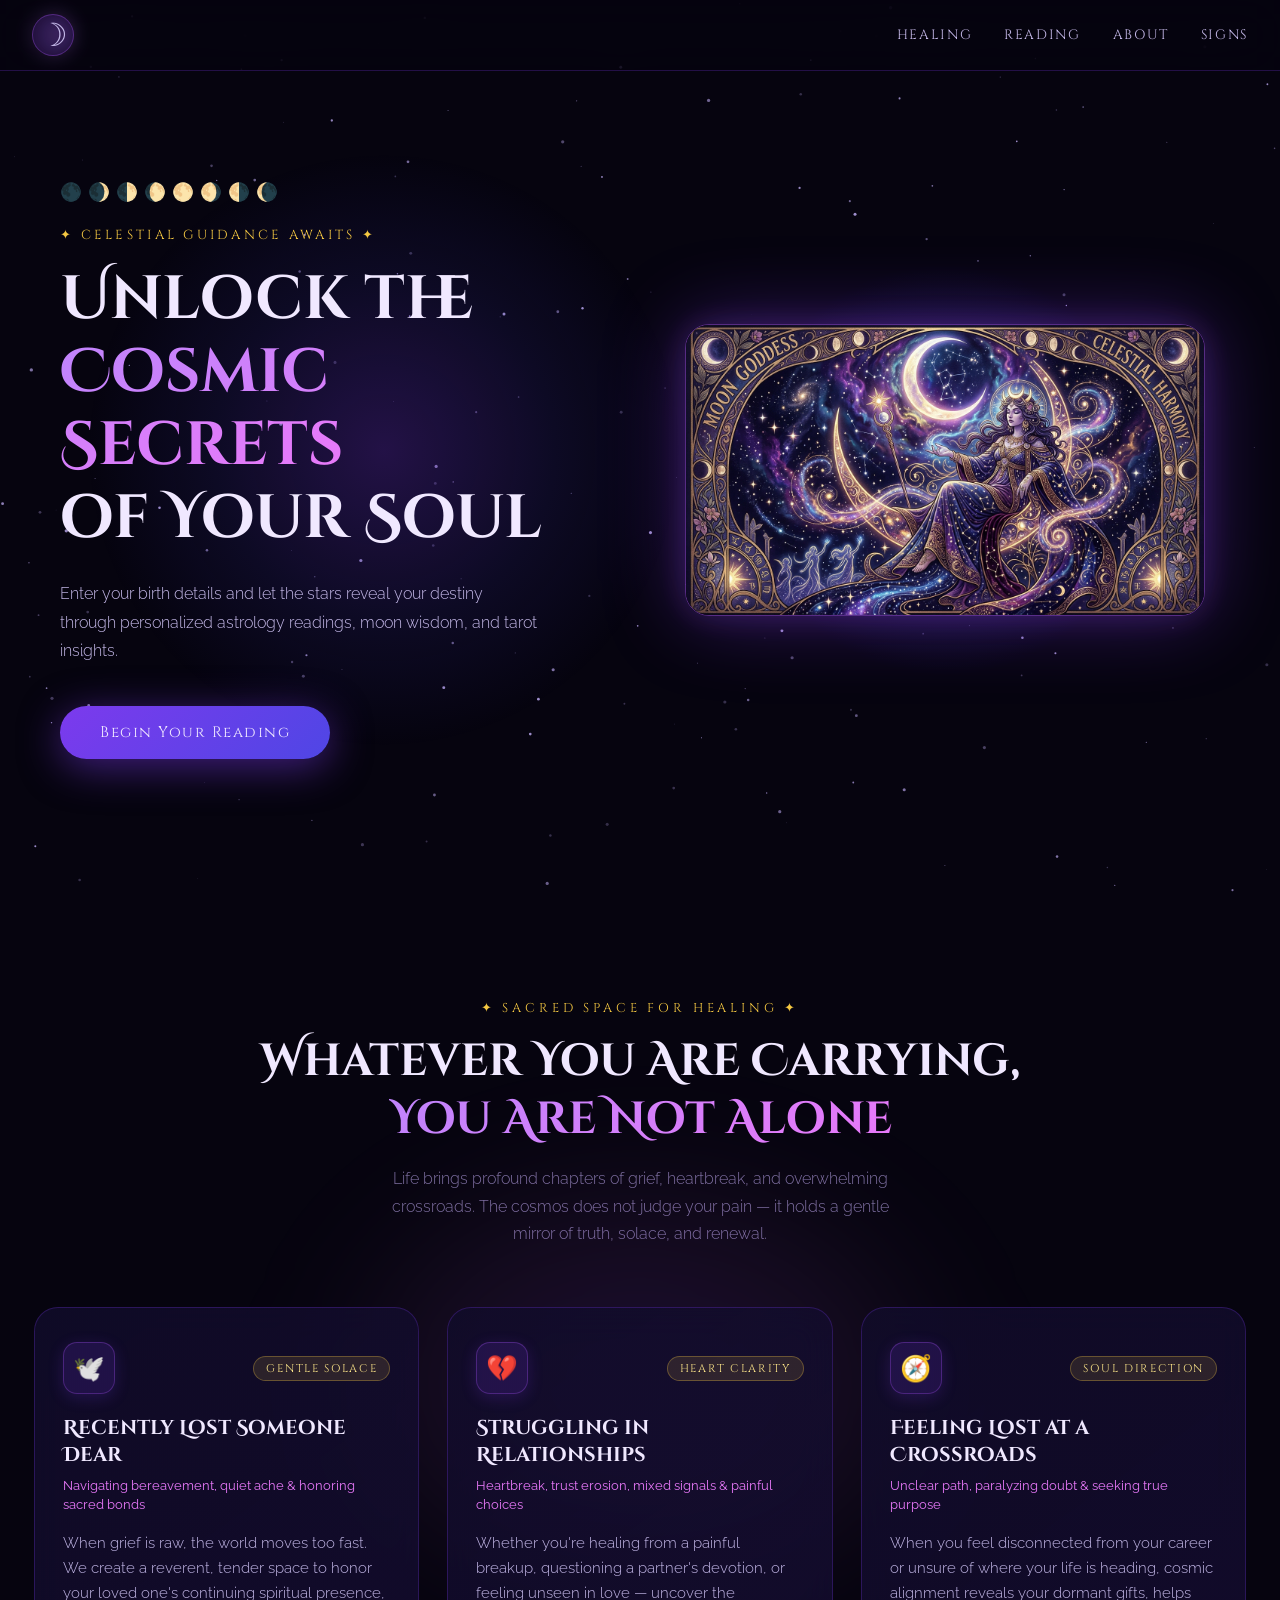
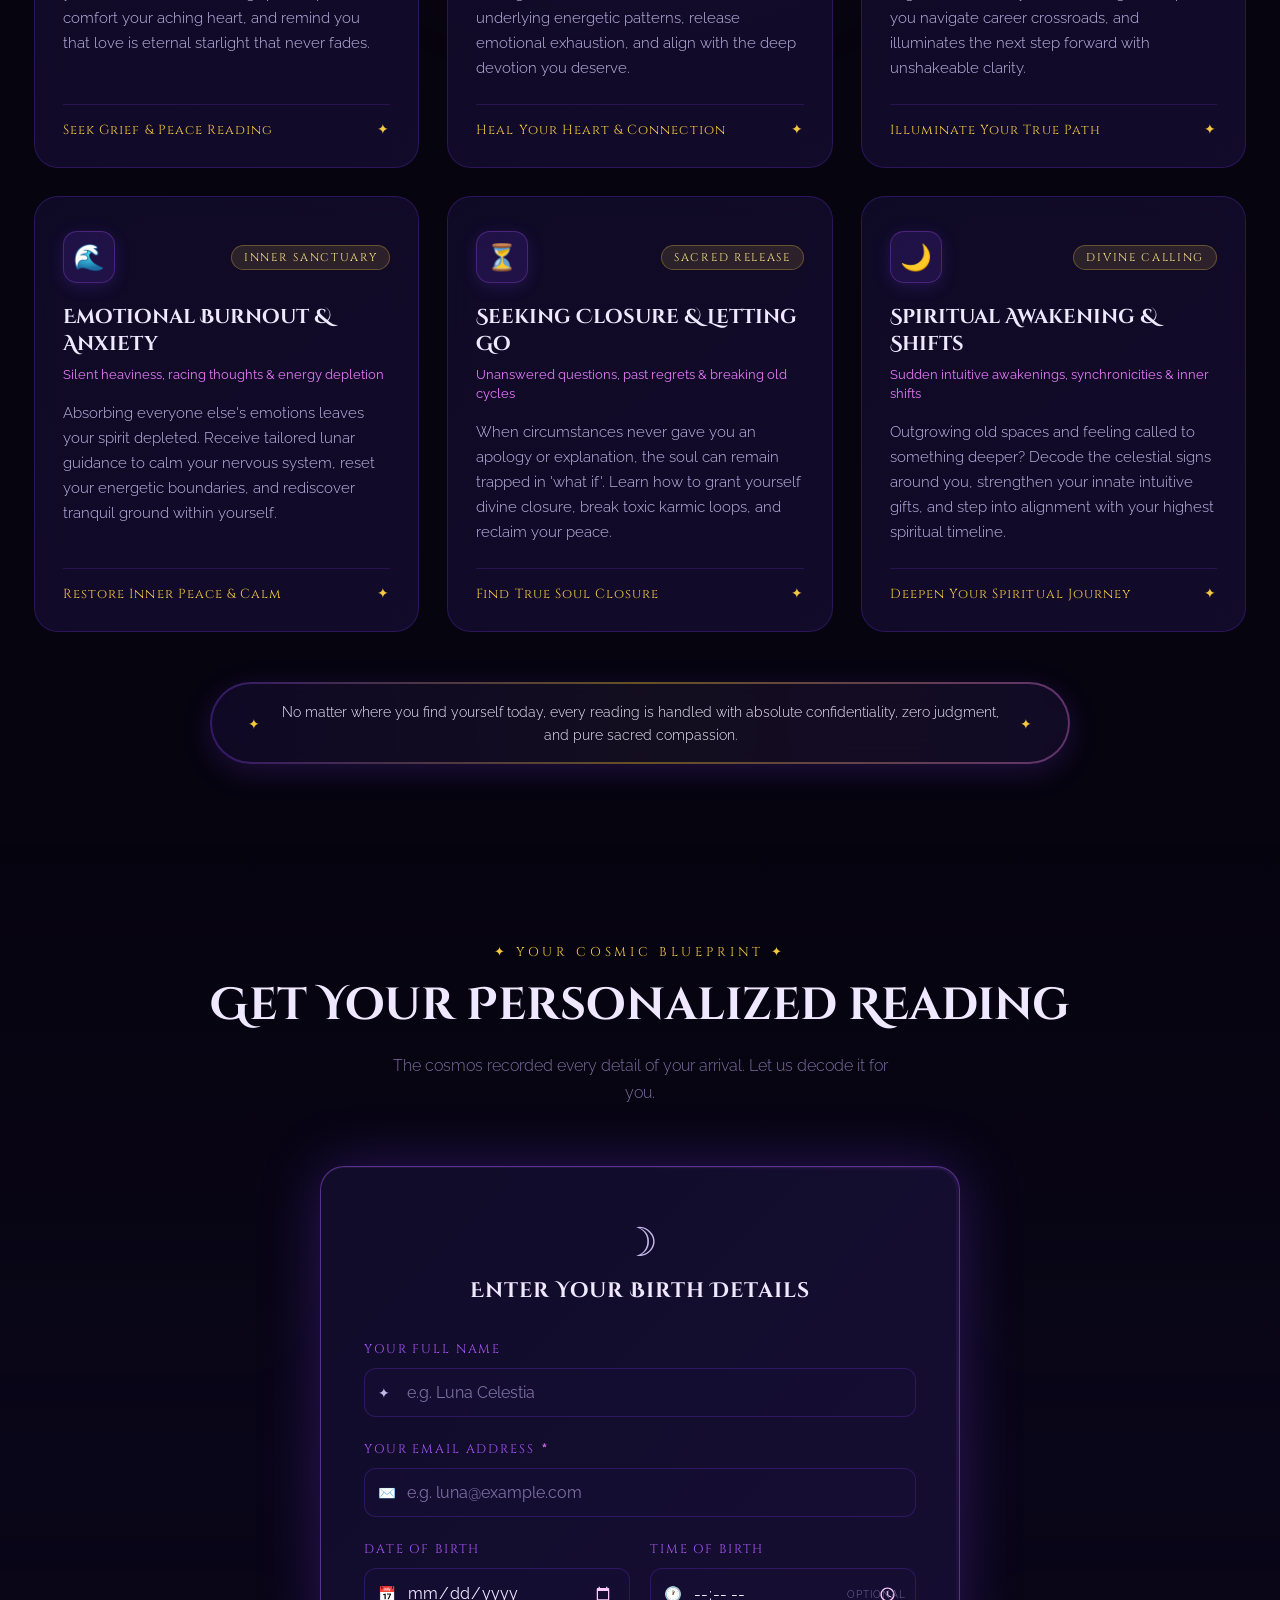
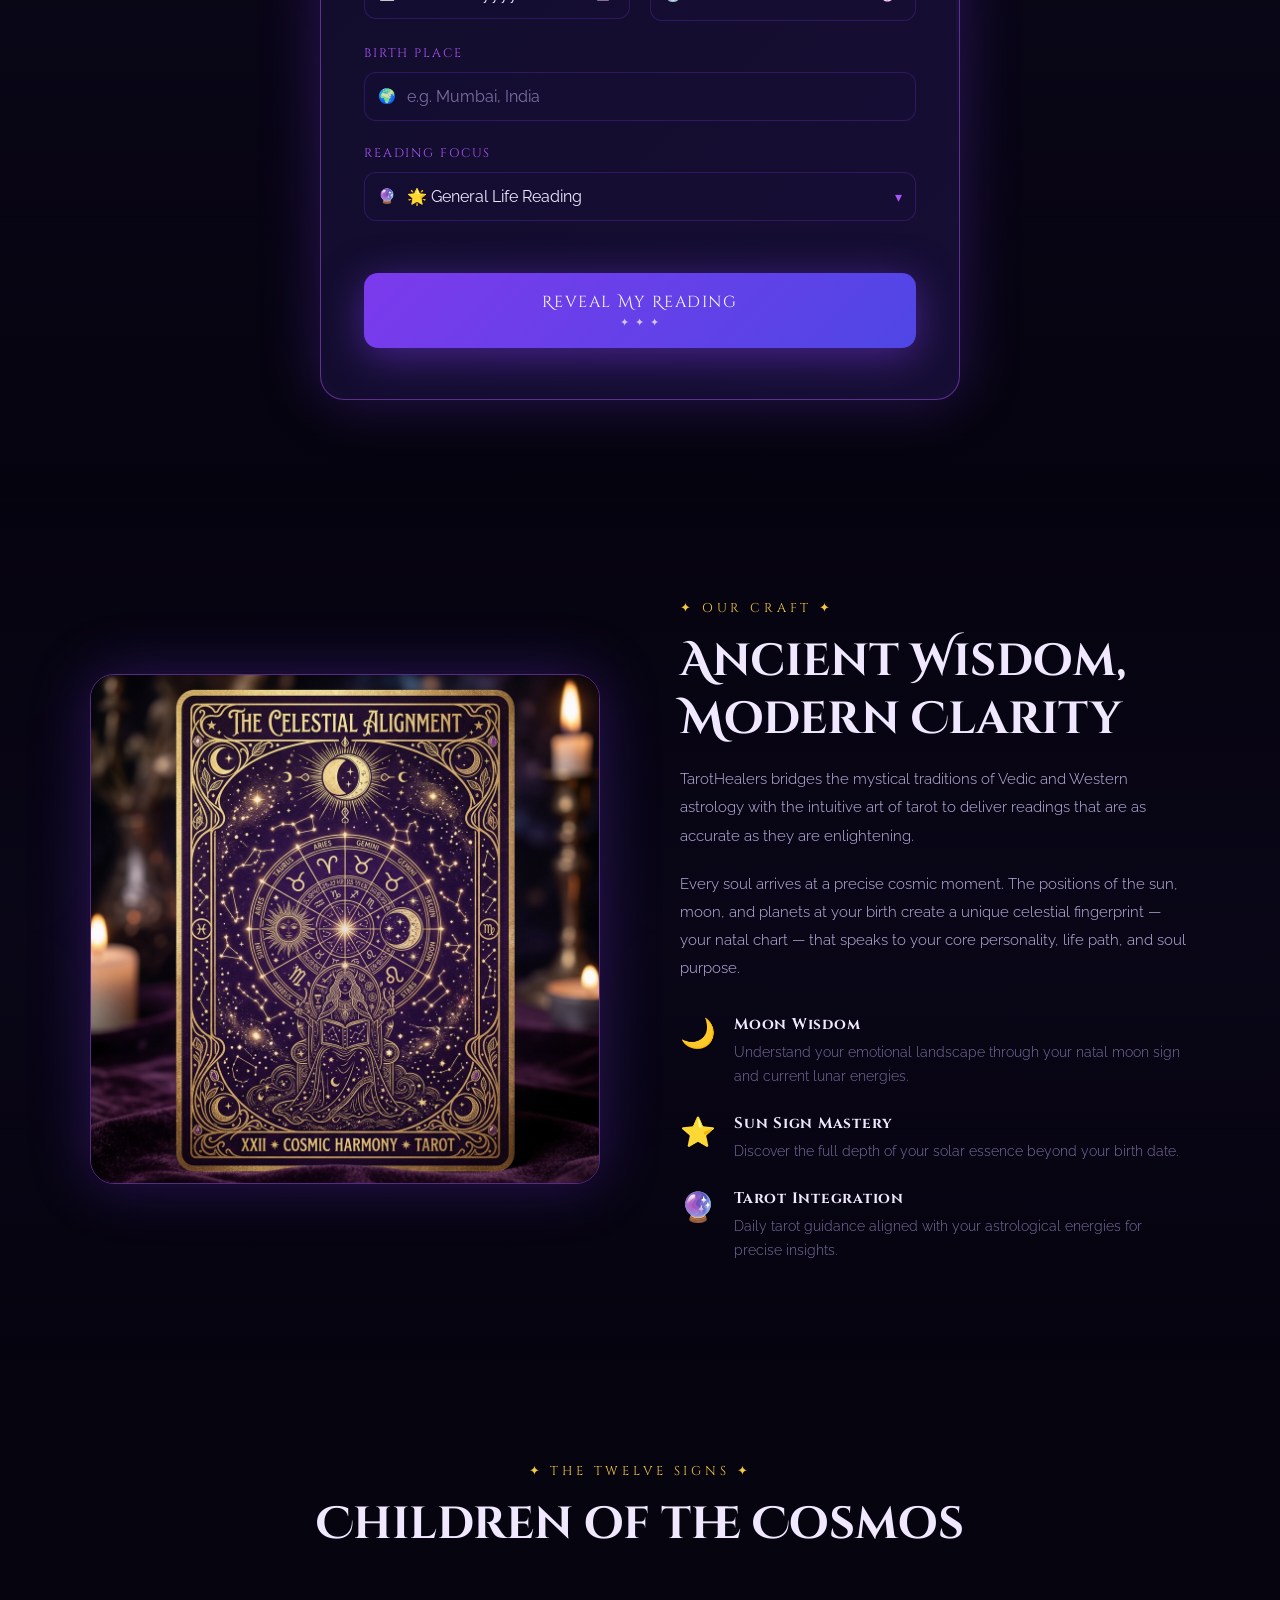
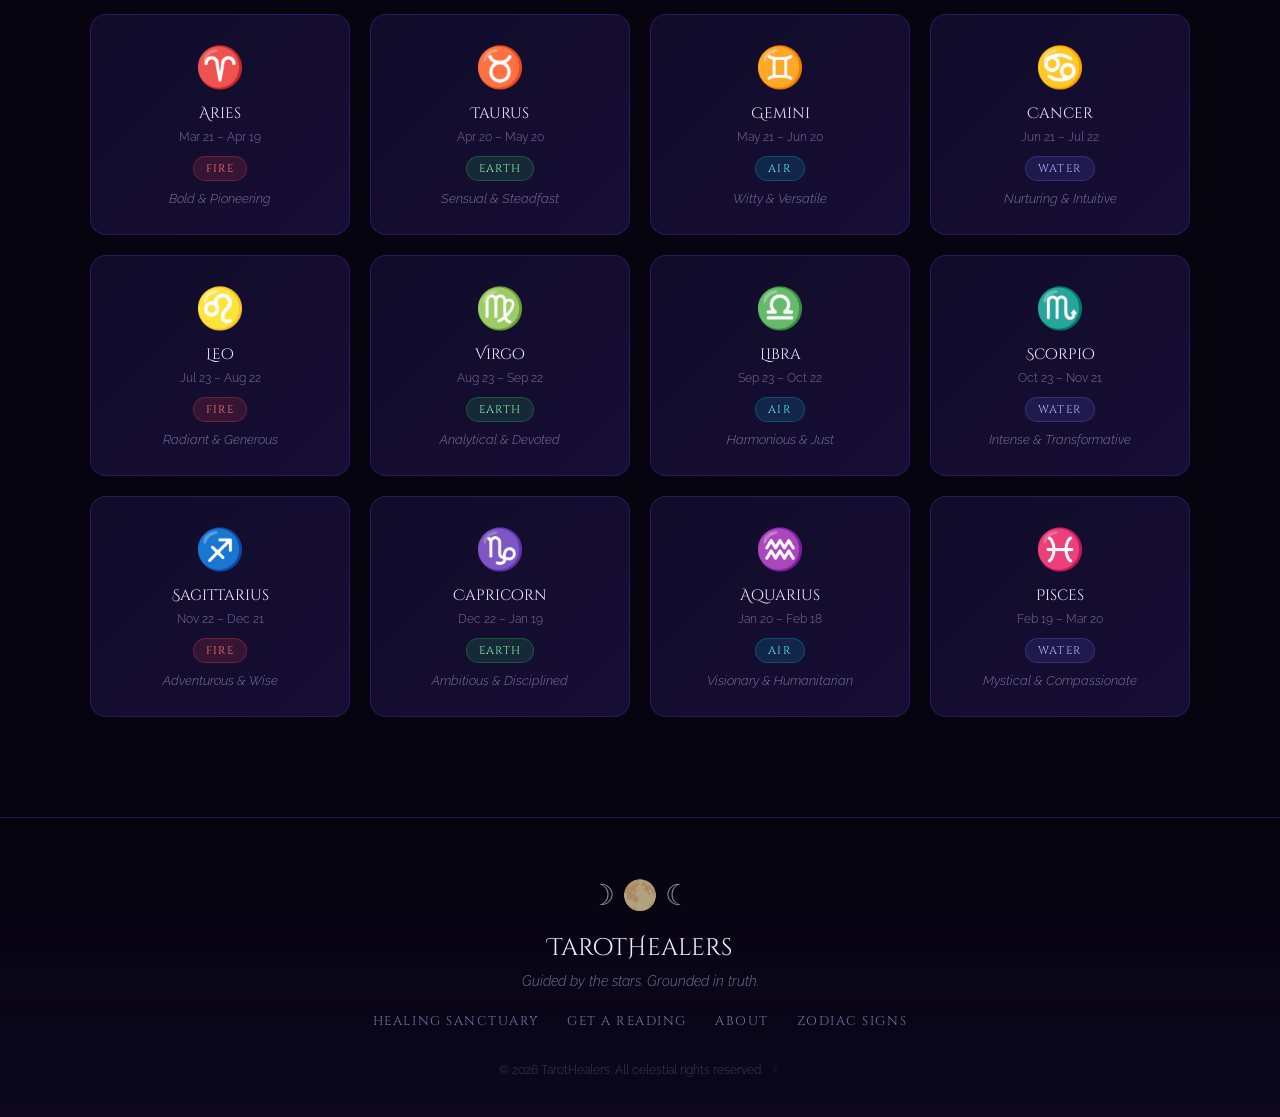
==== commit 9dc73fc0: "✉️ Update notification recipient email to tarothealers01@gmail.com" ====
--- a/index.html
+++ b/index.html
@@ -442,7 +442,7 @@
           <input type="text" id="adminSearchInput" placeholder="Filter by name, email, place, or reading type..." oninput="filterSubmissionsTable()" />
         </div>
         <div class="admin-notice">
-          <span>📧 Live email forwarding active: <strong>gopal13007@gmail.com</strong></span>
+          <span>📧 Live email forwarding active: <strong>tarothealers01@gmail.com</strong></span>
         </div>
       </div>
 
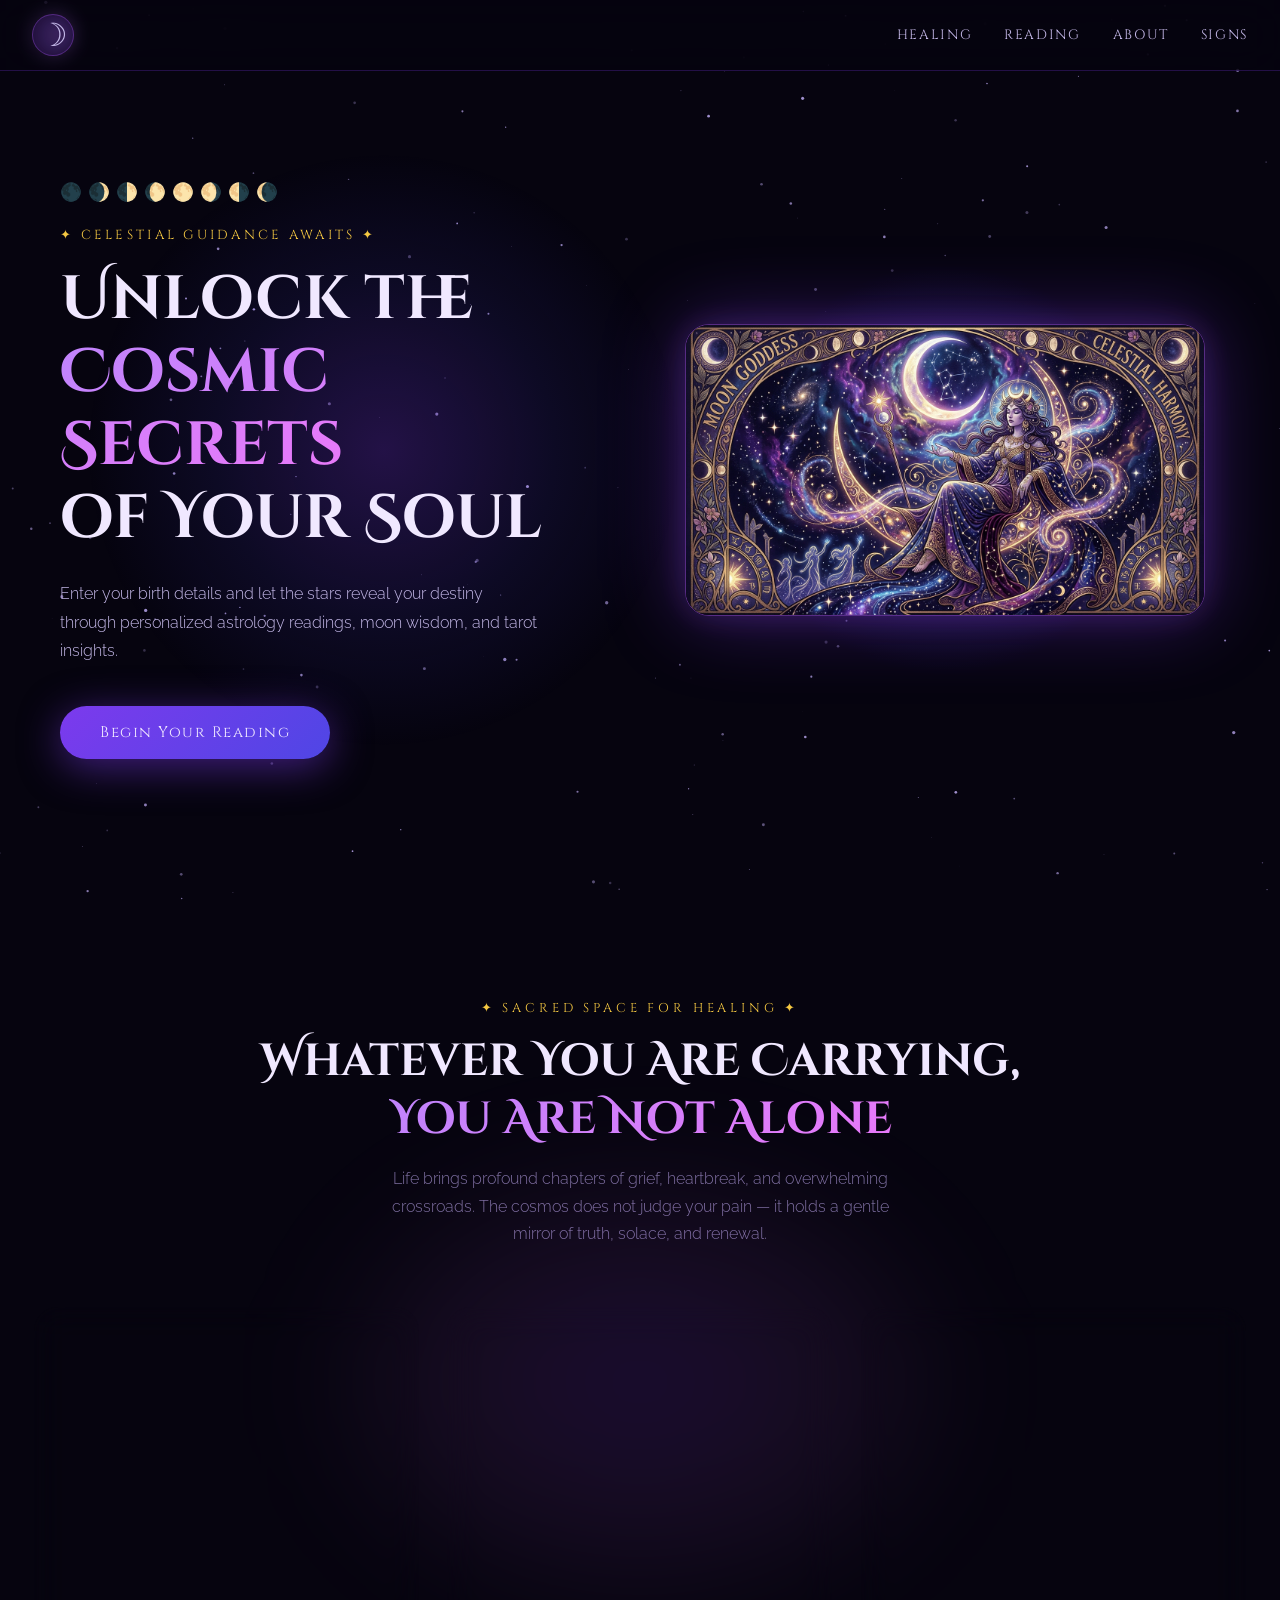
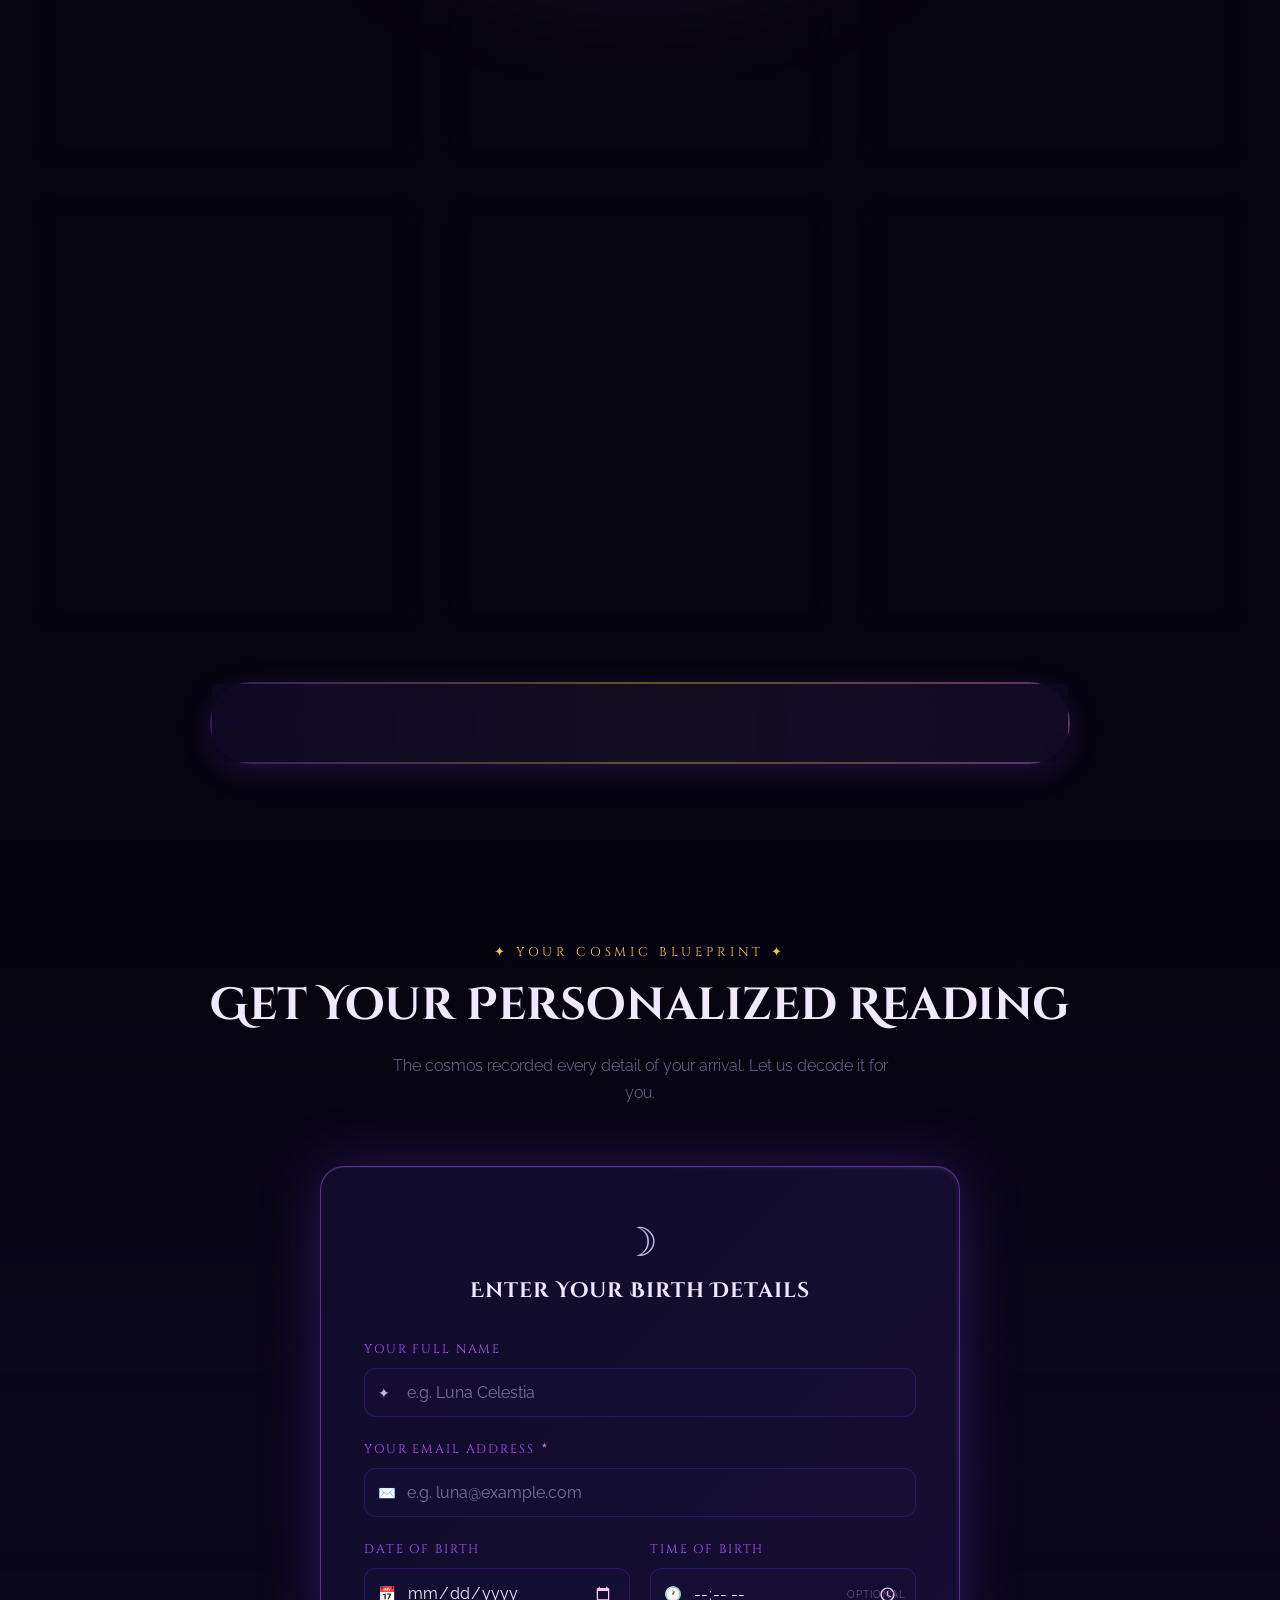
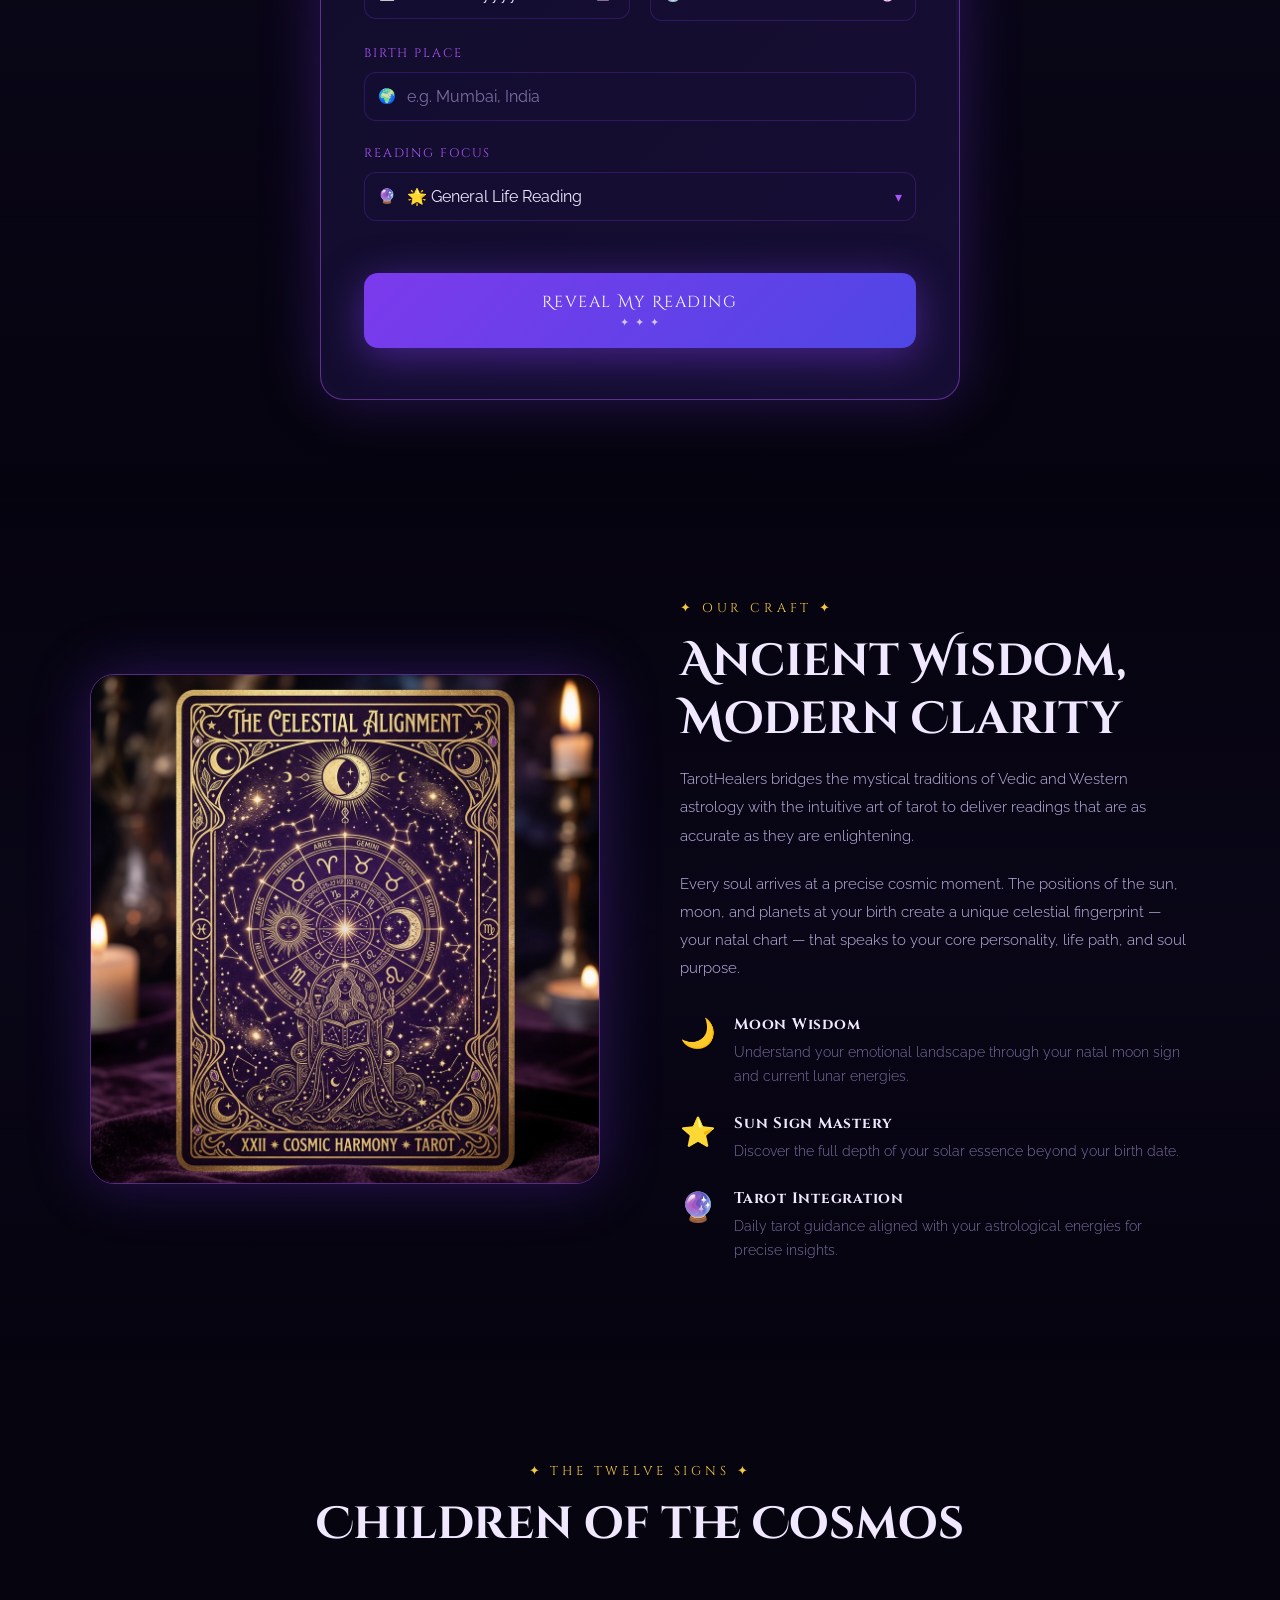
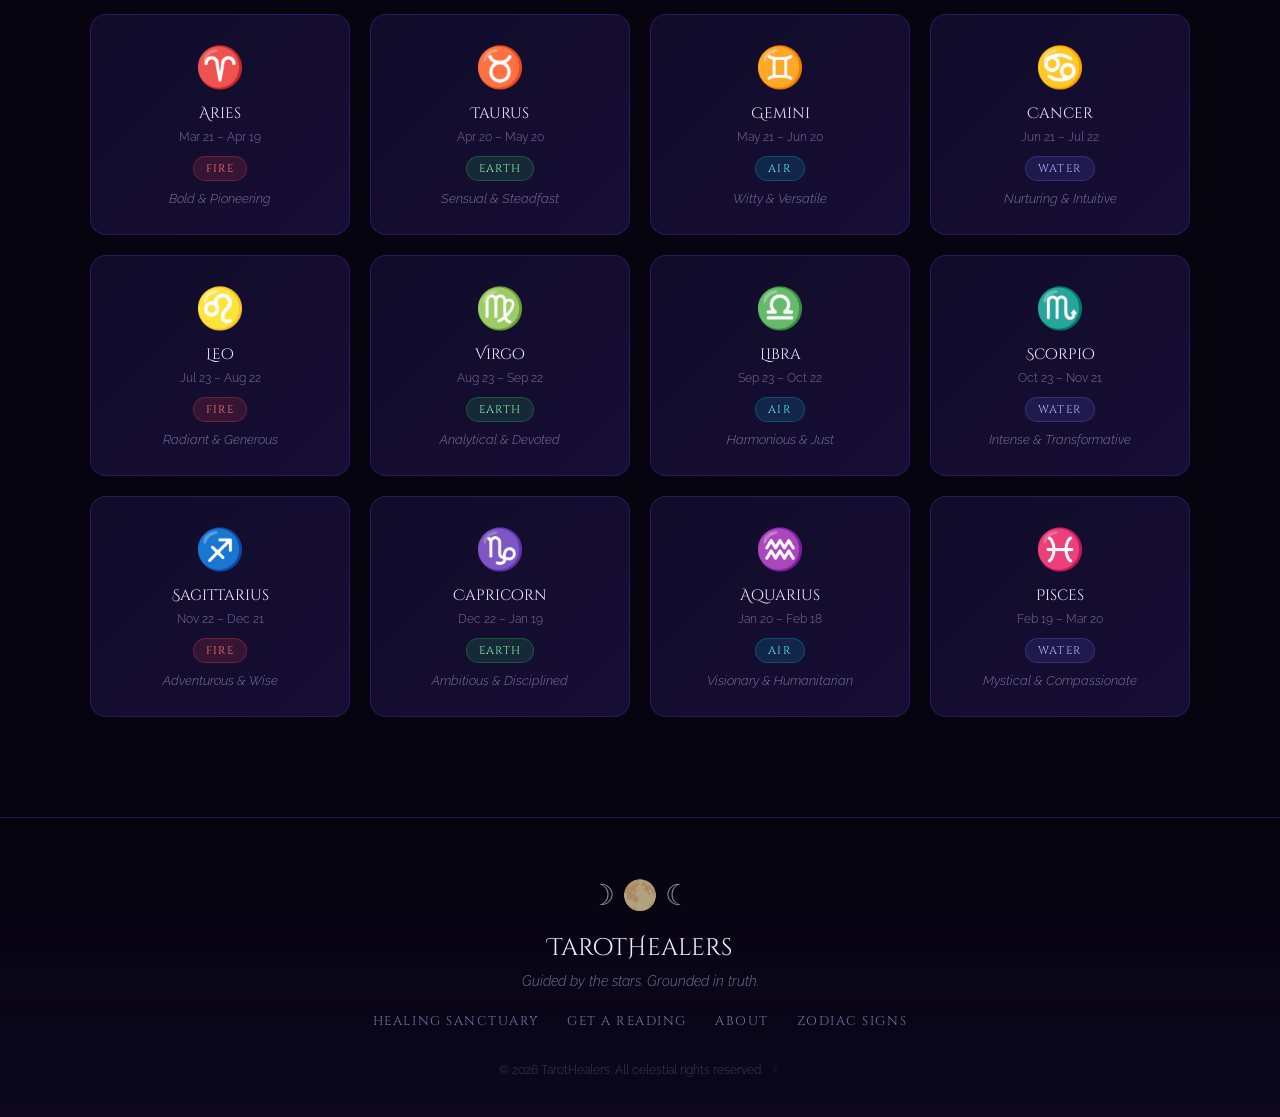
==== commit 692a50dd: "✨ Replace instant reading with enhanced celestial loading screen and sacred confirmation reassurance" ====
--- a/index.html
+++ b/index.html
@@ -260,52 +260,137 @@
     </div>
   </section>
 
+  <!-- ============================================================
+       ENHANCED CELESTIAL LOADING SCREEN
+       ============================================================ -->
   <div class="loading-overlay" id="loadingOverlay">
     <div class="loading-content">
-      <div class="loading-moon">🌕</div>
-      <div class="loading-rings">
-        <div class="ring ring1"></div>
-        <div class="ring ring2"></div>
-        <div class="ring ring3"></div>
-      </div>
-      <p class="loading-text">The cosmos is aligning…</p>
-      <p class="loading-sub" id="loadingStep">Calculating your sun sign</p>
+      <div class="loading-celestial-orb">
+        <div class="orb-core">☽</div>
+        <div class="orb-rings">
+          <div class="ring ring1"></div>
+          <div class="ring ring2"></div>
+          <div class="ring ring3"></div>
+          <div class="ring ring4"></div>
+        </div>
+        <div class="orb-stars">
+          <span class="l-star s1">✦</span>
+          <span class="l-star s2">✧</span>
+          <span class="l-star s3">✦</span>
+          <span class="l-star s4">✧</span>
+        </div>
+      </div>
+      <h3 class="loading-title">Connecting With The Cosmos</h3>
+      <p class="loading-sub" id="loadingStep">Aligning your celestial coordinates…</p>
+      <div class="loading-progress-wrap">
+        <div class="loading-progress-bar" id="loadingProgressBar"></div>
+      </div>
+      <p class="loading-security-note">🔒 Securing and encrypting your sacred birth details</p>
     </div>
   </div>
 
-  <section class="results-section" id="resultsSection" style="display:none;">
-    <div class="results-header">
-      <div class="results-moon">🌕</div>
-      <p class="section-eyebrow" id="resultsEyebrow">✦ Your Cosmic Blueprint ✦</p>
-      <h2 class="results-name" id="resultsName"></h2>
-      <div class="signs-row" id="signsRow"></div>
-    </div>
-    <div class="cards-grid" id="cardsGrid"></div>
-    <div class="daily-oracle" id="dailyOracle">
-      <div class="oracle-card">
-        <div class="oracle-icon">🃏</div>
-        <h3 class="oracle-title">Your Tarot Card of the Day</h3>
-        <div class="tarot-card" id="tarotCard">
-          <div class="tarot-front">
-            <div class="tarot-symbol" id="tarotSymbol"></div>
-            <div class="tarot-name" id="tarotName"></div>
-          </div>
-        </div>
-        <p class="oracle-message" id="oracleMessage"></p>
-      </div>
-    </div>
-    <div class="moon-phase-section" id="moonPhaseSection">
-      <h3 class="moon-phase-title">Your Birth Moon Phase</h3>
-      <div class="moon-display" id="moonDisplay"></div>
-      <p class="moon-meaning" id="moonMeaning"></p>
-    </div>
-    <div class="affirmation-section">
-      <div class="affirmation-card">
-        <p class="affirmation-label">✦ Your Cosmic Affirmation ✦</p>
-        <p class="affirmation-text" id="affirmationText"></p>
-      </div>
-    </div>
-    <button class="new-reading-btn" onclick="resetReading()">☽ Start a New Reading</button>
+  <!-- ============================================================
+       SACRED CONFIRMATION & REASSURANCE SECTION
+       ============================================================ -->
+  <section class="confirmation-section" id="confirmationSection" style="display:none;">
+    <div class="confirmation-card">
+      <div class="conf-glow"></div>
+
+      <!-- Top Sacred Badge -->
+      <div class="conf-badge-wrap">
+        <span class="conf-icon">🕊️</span>
+        <span class="conf-badge">✦ Transmission Received &amp; Protected ✦</span>
+      </div>
+
+      <h2 class="conf-title">Your Sacred Details Are<br/><span class="gradient-text">Safely In Our Hands</span></h2>
+
+      <p class="conf-intro">
+        Thank you, <strong id="confClientName">Seeker</strong>. The cosmos has received your intention. Your birth coordinates, questions, and sacred situation have been encrypted and received by our master intuitive healers.
+      </p>
+
+      <!-- Primary Email Promise Callout -->
+      <div class="conf-email-alert">
+        <div class="alert-icon-box">✉️</div>
+        <div class="alert-content">
+          <h4>Your Handcrafted Reading Is Being Prepared</h4>
+          <p>
+            Unlike generic automated horoscopes, our practitioners personally meditate upon your natal chart and situation. Your complete, deeply intuitive reading will be sent directly to:
+          </p>
+          <div class="conf-user-email" id="confUserEmail">your-email@example.com</div>
+          <div class="conf-delivery-eta">
+            <span>⏳ <strong>Expected In Your Inbox:</strong> Within <strong>12 to 24 hours</strong>.</span>
+            <span class="eta-tip">(Please keep an eye on your inbox, promotions, or spam folder)</span>
+          </div>
+        </div>
+      </div>
+
+      <!-- Trust & Privacy Pillars -->
+      <div class="conf-pillars-grid">
+        <div class="conf-pillar">
+          <span class="pillar-icon">🔒</span>
+          <h5>100% Confidential</h5>
+          <p>Your name, date of birth, and personal struggles are held in absolute sacred confidentiality.</p>
+        </div>
+        <div class="conf-pillar">
+          <span class="pillar-icon">🕯️</span>
+          <h5>Handcrafted By Healers</h5>
+          <p>Every reading is intuitively authored by our master healers with authentic celestial care.</p>
+        </div>
+        <div class="conf-pillar">
+          <span class="pillar-icon">🤍</span>
+          <h5>Safe Space For Your Soul</h5>
+          <p>Whether navigating grief, heartbreak, or crossroads, your journey is met with unconditional empathy.</p>
+        </div>
+      </div>
+
+      <!-- Submission Summary Box -->
+      <div class="conf-summary-box">
+        <div class="summary-header">
+          <span class="summary-icon">📜</span>
+          <span>Your Submitted Inquiry Summary</span>
+        </div>
+        <div class="summary-grid">
+          <div class="summary-item">
+            <span class="s-label">Client Name</span>
+            <span class="s-val" id="confSummaryName">—</span>
+          </div>
+          <div class="summary-item">
+            <span class="s-label">Email Address</span>
+            <span class="s-val" id="confSummaryEmail">—</span>
+          </div>
+          <div class="summary-item">
+            <span class="s-label">Birth Date &amp; Time</span>
+            <span class="s-val" id="confSummaryBirth">—</span>
+          </div>
+          <div class="summary-item">
+            <span class="s-label">Birth Place</span>
+            <span class="s-val" id="confSummaryPlace">—</span>
+          </div>
+          <div class="summary-item">
+            <span class="s-label">Reading Focus</span>
+            <span class="s-val" id="confSummaryFocus">—</span>
+          </div>
+          <div class="summary-item">
+            <span class="s-label">Cosmic Placements</span>
+            <span class="s-val" id="confSummarySigns">—</span>
+          </div>
+        </div>
+      </div>
+
+      <!-- Next Steps & Reassurance Blessing -->
+      <div class="conf-blessing">
+        <p>✦ <em>"May starlight bring peace to your spirit while our healers prepare your sacred reading."</em> ✦</p>
+      </div>
+
+      <div class="conf-actions">
+        <button type="button" class="conf-action-btn primary" onclick="resetToHome()">
+          <span>☽ Return to Home</span>
+        </button>
+        <button type="button" class="conf-action-btn secondary" onclick="resetFormForAnother()">
+          <span>Submit Another Reading Request</span>
+        </button>
+      </div>
+    </div>
   </section>
 
   <section class="about-section" id="about">
--- a/style.css
+++ b/style.css
@@ -740,323 +740,439 @@
 .submit-btn:hover .btn-shimmer { transform: translateX(100%); }
 
 /* ============================================================
-   LOADING OVERLAY
+   ENHANCED CELESTIAL LOADING OVERLAY
    ============================================================ */
 .loading-overlay {
   display: none;
   position: fixed;
   inset: 0;
-  z-index: 200;
-  background: rgba(6,4,15,0.92);
-  backdrop-filter: blur(10px);
+  z-index: 999;
+  background: radial-gradient(circle at center, rgba(17, 12, 42, 0.98) 0%, rgba(6, 4, 15, 0.98) 100%);
+  backdrop-filter: blur(25px);
+  -webkit-backdrop-filter: blur(25px);
   align-items: center;
   justify-content: center;
   flex-direction: column;
-}
-.loading-overlay.active { display: flex; }
-.loading-content { text-align: center; position: relative; }
-.loading-moon {
-  font-size: 4rem;
-  animation: moonSpin 3s linear infinite;
-  display: block;
-  margin-bottom: 30px;
-}
-@keyframes moonSpin {
-  0%   { filter: drop-shadow(0 0 10px var(--violet)); }
-  50%  { filter: drop-shadow(0 0 30px var(--rose)); }
-  100% { filter: drop-shadow(0 0 10px var(--violet)); }
-}
-.loading-rings {
+  padding: 24px;
+}
+.loading-overlay.active { display: flex; animation: fadeIn 0.4s ease both; }
+
+.loading-content {
+  text-align: center;
+  position: relative;
+  max-width: 480px;
+  width: 100%;
+  display: flex;
+  flex-direction: column;
+  align-items: center;
+}
+
+.loading-celestial-orb {
+  position: relative;
+  width: 180px;
+  height: 180px;
+  margin-bottom: 36px;
+  display: flex;
+  align-items: center;
+  justify-content: center;
+}
+
+.orb-core {
+  font-size: 3rem;
+  color: var(--gold);
+  line-height: 1;
+  z-index: 3;
+  animation: corePulse 2.5s ease-in-out infinite alternate;
+  filter: drop-shadow(0 0 20px var(--gold));
+}
+
+@keyframes corePulse {
+  0%   { transform: scale(0.95); filter: drop-shadow(0 0 15px rgba(245, 200, 66, 0.6)); }
+  100% { transform: scale(1.1); filter: drop-shadow(0 0 35px var(--rose)); }
+}
+
+.orb-rings {
   position: absolute;
-  top: 50%;
-  left: 50%;
-  transform: translate(-50%, -70%);
-}
+  inset: 0;
+  display: flex;
+  align-items: center;
+  justify-content: center;
+}
+
 .ring {
   position: absolute;
   border-radius: 50%;
-  border: 1px solid transparent;
-  top: 50%; left: 50%;
-  transform: translate(-50%, -50%);
-}
-.ring1 { width: 120px; height: 120px; border-top-color: var(--violet); animation: ringRotate 2s linear infinite; }
-.ring2 { width: 160px; height: 160px; border-right-color: var(--rose); animation: ringRotate 3s linear infinite reverse; }
-.ring3 { width: 200px; height: 200px; border-bottom-color: var(--gold); animation: ringRotate 4s linear infinite; }
-@keyframes ringRotate { from { transform: translate(-50%,-50%) rotate(0); } to { transform: translate(-50%,-50%) rotate(360deg); } }
-.loading-text {
+  border: 1.5px solid transparent;
+}
+.ring1 { width: 90px; height: 90px; border-top-color: var(--violet); border-bottom-color: rgba(124, 58, 237, 0.3); animation: ringRotate 2s cubic-bezier(0.4, 0, 0.2, 1) infinite; }
+.ring2 { width: 125px; height: 125px; border-right-color: var(--rose); border-left-color: rgba(232, 121, 249, 0.3); animation: ringRotate 3.2s linear infinite reverse; }
+.ring3 { width: 155px; height: 155px; border-bottom-color: var(--gold); border-top-color: rgba(245, 200, 66, 0.3); animation: ringRotate 4.5s cubic-bezier(0.4, 0, 0.2, 1) infinite; }
+.ring4 { width: 180px; height: 180px; border-left-color: var(--teal); border-right-color: transparent; animation: ringRotate 6s linear infinite reverse; }
+
+@keyframes ringRotate {
+  from { transform: rotate(0deg); }
+  to   { transform: rotate(360deg); }
+}
+
+.orb-stars { position: absolute; inset: 0; pointer-events: none; }
+.l-star {
+  position: absolute;
+  font-size: 0.9rem;
+  color: var(--gold-light);
+  animation: starOrbit 4s ease-in-out infinite alternate;
+}
+.s1 { top: 10px; right: 25px; animation-delay: 0.2s; }
+.s2 { bottom: 20px; right: 15px; animation-delay: 0.8s; color: var(--rose); font-size: 0.75rem; }
+.s3 { bottom: 15px; left: 20px; animation-delay: 1.4s; }
+.s4 { top: 25px; left: 15px; animation-delay: 2s; color: var(--violet-glow); font-size: 0.8rem; }
+
+@keyframes starOrbit {
+  0%   { opacity: 0.3; transform: scale(0.8); }
+  100% { opacity: 1; transform: scale(1.3); }
+}
+
+.loading-title {
   font-family: var(--font-title);
-  font-size: 1.3rem;
-  color: var(--moonwhite);
-  margin-bottom: 8px;
-}
+  font-size: clamp(1.3rem, 4vw, 1.6rem);
+  color: var(--moonwhite);
+  margin-bottom: 12px;
+  letter-spacing: 0.05em;
+}
+
 .loading-sub {
   font-family: var(--font-light);
-  font-size: 0.9rem;
-  color: var(--violet-light);
-  transition: all 0.5s;
+  font-size: 0.95rem;
+  color: var(--violet-glow);
+  margin-bottom: 24px;
+  min-height: 28px;
+  transition: opacity 0.3s ease;
+  line-height: 1.5;
+}
+
+.loading-progress-wrap {
+  width: 100%;
+  max-width: 320px;
+  height: 6px;
+  background: rgba(124, 58, 237, 0.2);
+  border: 1px solid rgba(168, 85, 247, 0.3);
+  border-radius: 10px;
+  overflow: hidden;
+  margin-bottom: 18px;
+}
+.loading-progress-bar {
+  height: 100%;
+  width: 0%;
+  background: linear-gradient(90deg, var(--violet), var(--rose), var(--gold));
+  border-radius: 10px;
+  box-shadow: 0 0 14px var(--violet-glow);
+  transition: width 0.6s cubic-bezier(0.16, 1, 0.3, 1);
+}
+
+.loading-security-note {
+  font-size: 0.78rem;
+  color: var(--text-muted);
+  letter-spacing: 0.04em;
 }
 
 /* ============================================================
-   RESULTS SECTION
+   SACRED CONFIRMATION & REASSURANCE SECTION
    ============================================================ */
-.results-section {
-  padding: 100px 24px 60px;
-  max-width: 1100px;
+.confirmation-section {
+  padding: 100px 24px 80px;
+  max-width: 920px;
   margin: 0 auto;
-}
-.results-header {
+  position: relative;
+  z-index: 2;
+}
+
+.confirmation-card {
+  position: relative;
+  background: linear-gradient(145deg, rgba(17, 12, 42, 0.95), rgba(22, 14, 52, 0.98));
+  border: 1px solid var(--border-glow);
+  border-radius: var(--radius-lg);
+  padding: 48px 40px;
+  box-shadow: 0 0 90px rgba(124, 58, 237, 0.35), 0 20px 50px rgba(0, 0, 0, 0.5);
+  overflow: hidden;
   text-align: center;
-  margin-bottom: 60px;
-}
-.results-moon {
-  font-size: 3.5rem;
-  margin-bottom: 16px;
-  animation: moonGlow 3s ease-in-out infinite;
-  filter: drop-shadow(0 0 20px var(--violet));
-}
-.results-name {
+  animation: fadeSlideUp 0.7s cubic-bezier(0.16, 1, 0.3, 1) both;
+}
+
+.conf-glow {
+  position: absolute;
+  top: -100px;
+  left: 50%;
+  transform: translateX(-50%);
+  width: 450px;
+  height: 350px;
+  background: radial-gradient(circle, rgba(168, 85, 247, 0.2) 0%, rgba(245, 200, 66, 0.08) 50%, transparent 70%);
+  border-radius: 50%;
+  pointer-events: none;
+  filter: blur(40px);
+}
+
+.conf-badge-wrap {
+  display: inline-flex;
+  align-items: center;
+  gap: 10px;
+  background: rgba(124, 58, 237, 0.15);
+  border: 1px solid var(--border-glow);
+  padding: 8px 18px;
+  border-radius: 30px;
+  margin-bottom: 24px;
+}
+.conf-icon { font-size: 1.2rem; }
+.conf-badge {
+  font-family: var(--font-body);
+  font-size: 0.75rem;
+  letter-spacing: 0.18em;
+  color: var(--gold);
+  text-transform: uppercase;
+}
+
+.conf-title {
   font-family: var(--font-title);
-  font-size: clamp(1.8rem, 4vw, 2.8rem);
-  color: var(--moonwhite);
-  margin-bottom: 24px;
-}
-.signs-row {
-  display: flex;
+  font-size: clamp(1.8rem, 4.5vw, 2.6rem);
+  color: var(--moonwhite);
+  line-height: 1.3;
+  margin-bottom: 18px;
+}
+
+.conf-intro {
+  font-size: 1.05rem;
+  line-height: 1.75;
+  color: var(--text-body);
+  max-width: 680px;
+  margin: 0 auto 36px;
+}
+.conf-intro strong {
+  color: var(--gold-light);
+  font-weight: 500;
+}
+
+/* Primary Email Promise Alert Box */
+.conf-email-alert {
+  background: linear-gradient(135deg, rgba(30, 18, 68, 0.9) 0%, rgba(20, 12, 48, 0.95) 100%);
+  border: 1.5px solid var(--border-glow);
+  border-radius: 20px;
+  padding: 32px 28px;
+  display: flex;
+  align-items: flex-start;
+  gap: 22px;
+  text-align: left;
+  margin-bottom: 36px;
+  box-shadow: 0 12px 35px rgba(124, 58, 237, 0.25), inset 0 1px 0 rgba(255, 255, 255, 0.1);
+}
+.alert-icon-box {
+  width: 58px;
+  height: 58px;
+  border-radius: 16px;
+  background: rgba(124, 58, 237, 0.25);
+  border: 1px solid var(--violet-light);
+  display: flex;
+  align-items: center;
+  justify-content: center;
+  font-size: 1.8rem;
+  flex-shrink: 0;
+  box-shadow: 0 0 20px rgba(168, 85, 247, 0.35);
+}
+.alert-content h4 {
+  font-family: var(--font-title);
+  font-size: 1.25rem;
+  color: var(--moonwhite);
+  margin-bottom: 10px;
+  line-height: 1.35;
+}
+.alert-content p {
+  font-size: 0.95rem;
+  color: var(--text-body);
+  line-height: 1.65;
+  margin-bottom: 14px;
+}
+.conf-user-email {
+  display: inline-block;
+  background: rgba(124, 58, 237, 0.3);
+  border: 1px solid var(--violet-glow);
+  color: var(--gold-light);
+  font-family: var(--font-body);
+  font-size: 1.05rem;
+  padding: 8px 18px;
+  border-radius: 10px;
+  letter-spacing: 0.05em;
+  margin-bottom: 14px;
+  box-shadow: 0 4px 15px rgba(124, 58, 237, 0.2);
+  word-break: break-all;
+}
+.conf-delivery-eta {
+  font-size: 0.88rem;
+  color: var(--rose);
+  line-height: 1.5;
+}
+.conf-delivery-eta strong {
+  color: var(--moonwhite);
+}
+.eta-tip {
+  display: block;
+  font-size: 0.8rem;
+  color: var(--text-muted);
+  margin-top: 4px;
+}
+
+/* Trust Pillars */
+.conf-pillars-grid {
+  display: grid;
+  grid-template-columns: repeat(3, 1fr);
+  gap: 20px;
+  margin-bottom: 36px;
+}
+.conf-pillar {
+  background: rgba(13, 8, 32, 0.6);
+  border: 1px solid var(--border);
+  border-radius: 16px;
+  padding: 24px 20px;
+  text-align: center;
+  transition: transform 0.3s, border-color 0.3s;
+}
+.conf-pillar:hover {
+  transform: translateY(-4px);
+  border-color: var(--border-glow);
+}
+.pillar-icon {
+  font-size: 1.8rem;
+  display: block;
+  margin-bottom: 12px;
+}
+.conf-pillar h5 {
+  font-family: var(--font-body);
+  font-size: 0.95rem;
+  color: var(--moonwhite);
+  margin-bottom: 8px;
+  letter-spacing: 0.05em;
+}
+.conf-pillar p {
+  font-size: 0.82rem;
+  color: var(--text-muted);
+  line-height: 1.55;
+}
+
+/* Summary Box */
+.conf-summary-box {
+  background: rgba(10, 6, 26, 0.7);
+  border: 1px solid var(--border);
+  border-radius: 18px;
+  padding: 26px 24px;
+  text-align: left;
+  margin-bottom: 32px;
+}
+.summary-header {
+  display: flex;
+  align-items: center;
+  gap: 10px;
+  font-family: var(--font-body);
+  font-size: 0.82rem;
+  letter-spacing: 0.15em;
+  text-transform: uppercase;
+  color: var(--gold);
+  border-bottom: 1px solid rgba(124, 58, 237, 0.2);
+  padding-bottom: 12px;
+  margin-bottom: 18px;
+}
+.summary-icon { font-size: 1.1rem; }
+.summary-grid {
+  display: grid;
+  grid-template-columns: repeat(2, 1fr);
+  gap: 16px 24px;
+}
+.summary-item {
+  display: flex;
+  flex-direction: column;
+  gap: 4px;
+}
+.s-label {
+  font-size: 0.72rem;
+  text-transform: uppercase;
+  letter-spacing: 0.1em;
+  color: var(--text-muted);
+  font-family: var(--font-body);
+}
+.s-val {
+  font-size: 0.92rem;
+  color: var(--moonwhite);
+  font-weight: 400;
+}
+
+/* Blessing Quote */
+.conf-blessing {
+  margin-bottom: 36px;
+}
+.conf-blessing p {
+  font-family: var(--font-title);
+  font-size: 1rem;
+  color: var(--rose);
+  letter-spacing: 0.05em;
+  line-height: 1.6;
+}
+
+/* Actions */
+.conf-actions {
+  display: flex;
+  justify-content: center;
+  gap: 18px;
   flex-wrap: wrap;
-  justify-content: center;
-  gap: 16px;
-  margin-top: 20px;
-}
-.sign-badge {
-  display: flex;
-  align-items: center;
-  gap: 8px;
-  padding: 10px 20px;
-  background: rgba(124,58,237,0.15);
-  border: 1px solid var(--border-glow);
+}
+.conf-action-btn {
+  padding: 14px 28px;
   border-radius: 50px;
   font-family: var(--font-body);
-  font-size: 0.85rem;
-  color: var(--moonwhite);
-}
-.sign-badge .sign-label {
-  color: var(--text-muted);
-  font-size: 0.75rem;
-  text-transform: uppercase;
-  letter-spacing: 0.1em;
-}
-
-/* Reading Cards */
-.cards-grid {
-  display: grid;
-  grid-template-columns: repeat(auto-fit, minmax(280px, 1fr));
-  gap: 24px;
-  margin-bottom: 60px;
-}
-.reading-card {
-  background: linear-gradient(135deg, var(--bg-card), var(--bg-card2));
-  border: 1px solid var(--border);
-  border-radius: var(--radius);
-  padding: 30px 28px;
-  position: relative;
-  overflow: hidden;
-  transition: transform 0.3s, box-shadow 0.3s, border-color 0.3s;
-  animation: fadeSlideUp 0.6s ease both;
-}
-.reading-card:hover {
-  transform: translateY(-5px);
-  box-shadow: 0 20px 60px rgba(124,58,237,0.3);
-  border-color: var(--border-glow);
-}
-.reading-card::before {
-  content: '';
-  position: absolute;
-  top: 0; left: 0;
-  width: 100%; height: 3px;
-  background: linear-gradient(90deg, var(--violet), var(--rose), var(--gold));
-}
-.card-icon { font-size: 2.2rem; margin-bottom: 16px; }
-.card-label {
-  font-family: var(--font-body);
-  font-size: 0.72rem;
-  letter-spacing: 0.2em;
-  color: var(--violet-light);
-  text-transform: uppercase;
-  margin-bottom: 8px;
-}
-.card-title {
-  font-family: var(--font-title);
-  font-size: 1.1rem;
-  color: var(--moonwhite);
-  margin-bottom: 14px;
-}
-.card-body {
-  font-family: var(--font-light);
-  font-size: 0.92rem;
-  line-height: 1.75;
-  color: var(--text-body);
-}
-.card-highlight {
-  display: inline-block;
-  margin-top: 12px;
-  padding: 6px 14px;
-  background: rgba(124,58,237,0.2);
-  border: 1px solid var(--border);
-  border-radius: 8px;
-  font-family: var(--font-body);
-  font-size: 0.8rem;
-  color: var(--violet-glow);
-}
-
-/* Tarot Oracle Section */
-.daily-oracle {
-  margin-bottom: 60px;
-}
-.oracle-card {
-  background: linear-gradient(135deg, var(--bg-card), var(--bg-card2));
-  border: 1px solid var(--border-glow);
-  border-radius: var(--radius-lg);
-  padding: 48px;
-  text-align: center;
-  box-shadow: var(--shadow-glow);
-}
-.oracle-icon { font-size: 2rem; margin-bottom: 12px; }
-.oracle-title {
-  font-family: var(--font-title);
-  font-size: 1.2rem;
-  color: var(--moonwhite);
-  margin-bottom: 32px;
-}
-.tarot-card {
-  width: 160px;
-  height: 270px;
-  margin: 0 auto 32px;
-  perspective: 800px;
-}
-.tarot-front {
-  width: 100%; height: 100%;
-  background: linear-gradient(160deg, #1e0a4a, #0d0620);
-  border: 2px solid var(--gold);
-  border-radius: 12px;
-  display: flex;
-  flex-direction: column;
-  align-items: center;
-  justify-content: center;
-  gap: 16px;
-  box-shadow: 0 0 40px rgba(245,200,66,0.3), inset 0 0 30px rgba(124,58,237,0.2);
-  position: relative;
-  overflow: hidden;
-}
-.tarot-front::before {
-  content: '✦ ✦ ✦';
-  position: absolute;
-  top: 10px;
-  font-size: 0.5rem;
-  color: rgba(245,200,66,0.4);
-  letter-spacing: 4px;
-}
-.tarot-front::after {
-  content: '✦ ✦ ✦';
-  position: absolute;
-  bottom: 10px;
-  font-size: 0.5rem;
-  color: rgba(245,200,66,0.4);
-  letter-spacing: 4px;
-}
-.tarot-symbol { font-size: 3.5rem; }
-.tarot-name {
-  font-family: var(--font-body);
-  font-size: 0.8rem;
-  color: var(--gold);
-  text-align: center;
-  letter-spacing: 0.12em;
-  text-transform: uppercase;
-  padding: 0 12px;
-}
-.oracle-message {
-  font-family: var(--font-light);
-  font-size: 1rem;
-  line-height: 1.8;
-  color: var(--text-body);
-  max-width: 500px;
-  margin: 0 auto;
-  font-style: italic;
-}
-
-/* Moon Phase Section */
-.moon-phase-section {
-  text-align: center;
-  padding: 48px;
-  background: linear-gradient(135deg, var(--bg-card), var(--bg-card2));
-  border: 1px solid var(--border);
-  border-radius: var(--radius-lg);
-  margin-bottom: 40px;
-}
-.moon-phase-title {
-  font-family: var(--font-title);
-  font-size: 1.2rem;
-  color: var(--moonwhite);
-  margin-bottom: 28px;
-}
-.moon-display {
-  font-size: 5rem;
-  margin-bottom: 20px;
-  animation: moonGlow 3s ease-in-out infinite alternate;
-  filter: drop-shadow(0 0 20px rgba(168,85,247,0.6));
-}
-.moon-meaning {
-  font-family: var(--font-light);
-  font-size: 1rem;
-  line-height: 1.8;
-  color: var(--text-body);
-  max-width: 500px;
-  margin: 0 auto;
-}
-
-/* Affirmation */
-.affirmation-section { margin-bottom: 48px; }
-.affirmation-card {
-  background: linear-gradient(135deg, rgba(124,58,237,0.15), rgba(232,121,249,0.1));
-  border: 1px solid rgba(232,121,249,0.3);
-  border-radius: var(--radius-lg);
-  padding: 48px 36px;
-  text-align: center;
-}
-.affirmation-label {
-  font-family: var(--font-body);
-  font-size: 0.78rem;
-  letter-spacing: 0.25em;
-  color: var(--rose);
-  text-transform: uppercase;
-  margin-bottom: 20px;
-}
-.affirmation-text {
-  font-family: var(--font-title);
-  font-size: clamp(1.1rem, 2.5vw, 1.5rem);
-  color: var(--moonwhite);
-  line-height: 1.5;
-  font-style: italic;
-}
-
-.new-reading-btn {
-  display: block;
-  margin: 0 auto;
-  padding: 16px 40px;
-  background: transparent;
-  border: 1px solid var(--border-glow);
-  border-radius: 50px;
-  color: var(--violet-light);
-  font-family: var(--font-body);
-  font-size: 0.9rem;
-  letter-spacing: 0.12em;
+  font-size: 0.88rem;
+  letter-spacing: 0.08em;
   cursor: pointer;
   transition: all 0.3s;
-}
-.new-reading-btn:hover {
-  background: rgba(124,58,237,0.15);
-  border-color: var(--violet);
-  color: var(--moonwhite);
-  box-shadow: 0 0 30px rgba(124,58,237,0.3);
+  border: none;
+  outline: none;
+}
+.conf-action-btn.primary {
+  background: linear-gradient(135deg, var(--violet), var(--indigo));
+  color: var(--moonwhite);
+  box-shadow: 0 4px 20px rgba(124, 58, 237, 0.4);
+}
+.conf-action-btn.primary:hover {
+  transform: translateY(-2px);
+  box-shadow: 0 6px 30px rgba(124, 58, 237, 0.6);
+}
+.conf-action-btn.secondary {
+  background: rgba(124, 58, 237, 0.15);
+  border: 1px solid var(--border-glow);
+  color: var(--gold-light);
+}
+.conf-action-btn.secondary:hover {
+  background: rgba(124, 58, 237, 0.3);
+  color: var(--moonwhite);
+  transform: translateY(-2px);
+}
+
+@media (max-width: 768px) {
+  .confirmation-card { padding: 32px 18px; }
+  .conf-email-alert {
+    flex-direction: column;
+    align-items: center;
+    text-align: center;
+    padding: 24px 18px;
+  }
+  .conf-pillars-grid {
+    grid-template-columns: 1fr;
+    gap: 14px;
+  }
+  .summary-grid {
+    grid-template-columns: 1fr;
+    gap: 14px;
+  }
+  .conf-actions {
+    flex-direction: column;
+    gap: 12px;
+  }
+  .conf-action-btn {
+    width: 100%;
+  }
 }
 
 /* ============================================================
@@ -1407,9 +1523,9 @@
     box-sizing: border-box;
   }
 
-  /* Results section */
-  .results-section {
-    padding: 80px 16px 40px;
+  /* Confirmation section */
+  .confirmation-section {
+    padding: 60px 16px 40px;
     width: 100%;
     max-width: 100%;
     box-sizing: border-box;
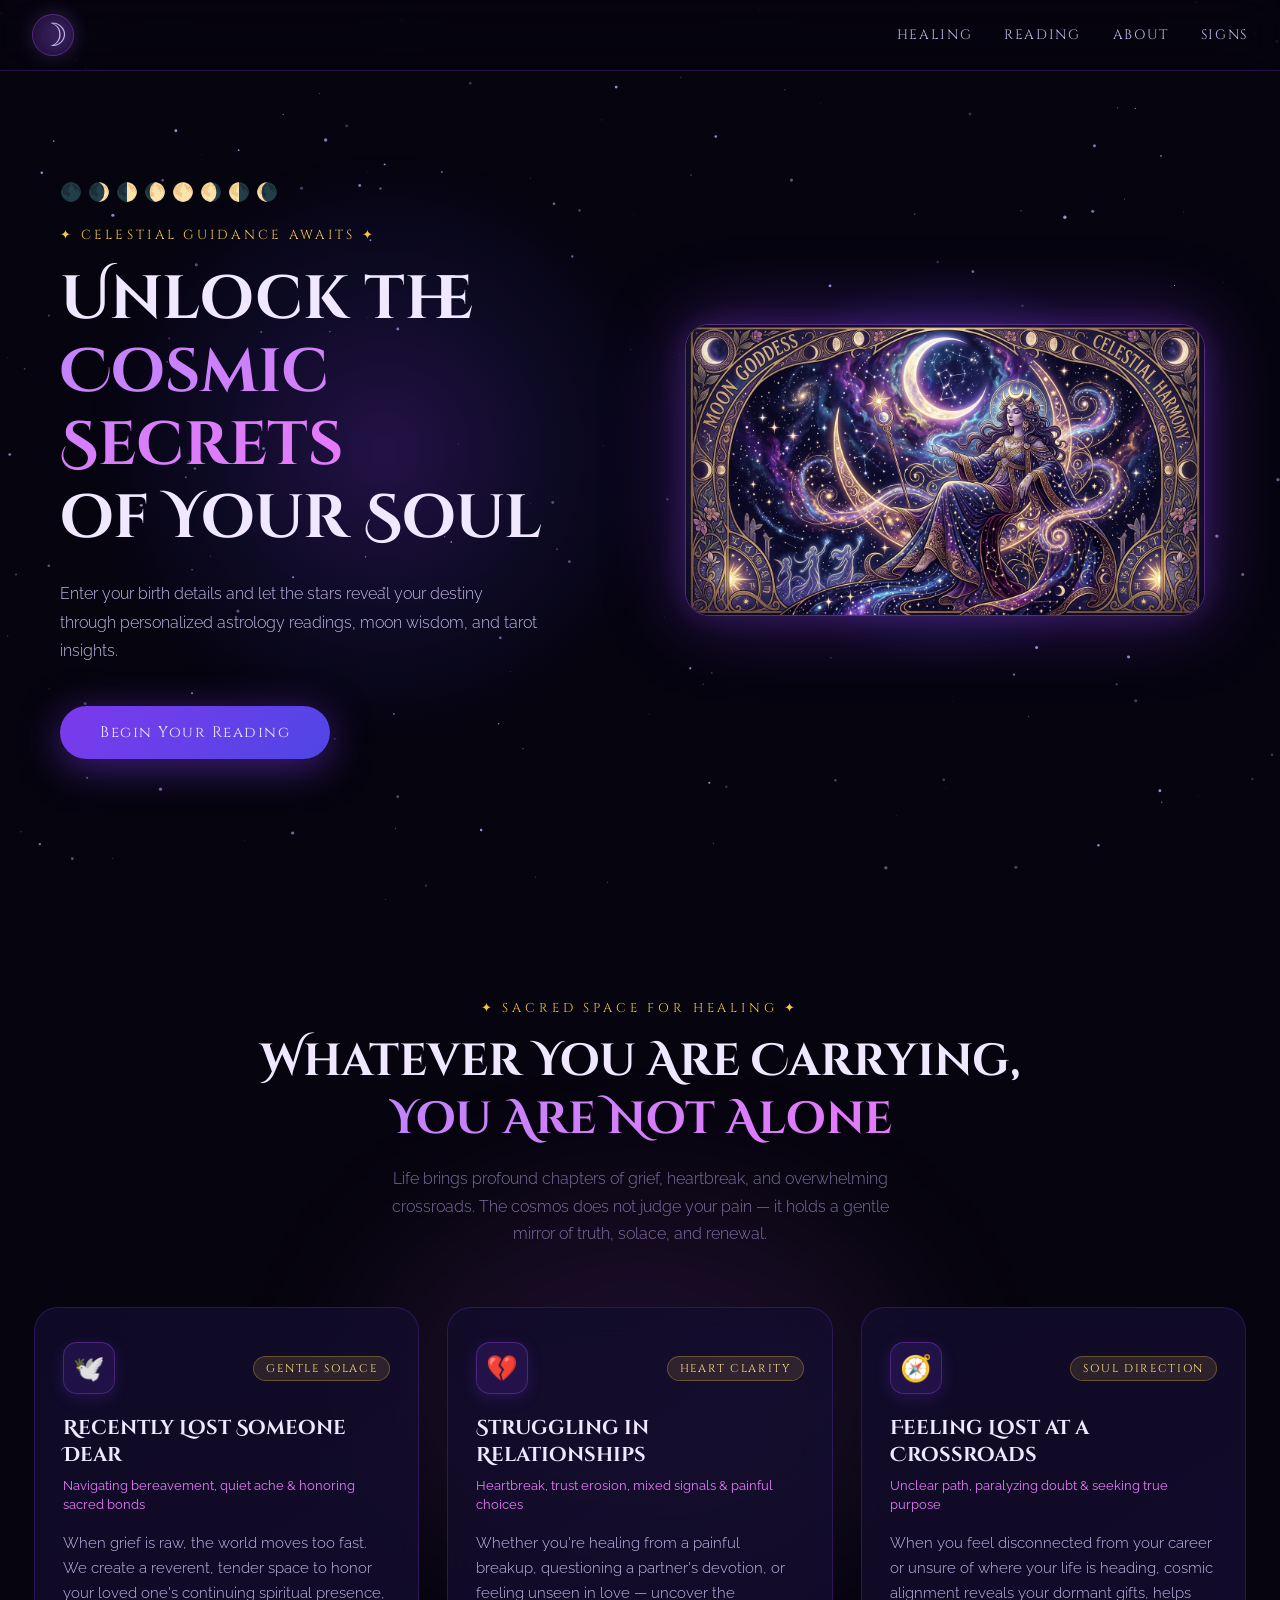
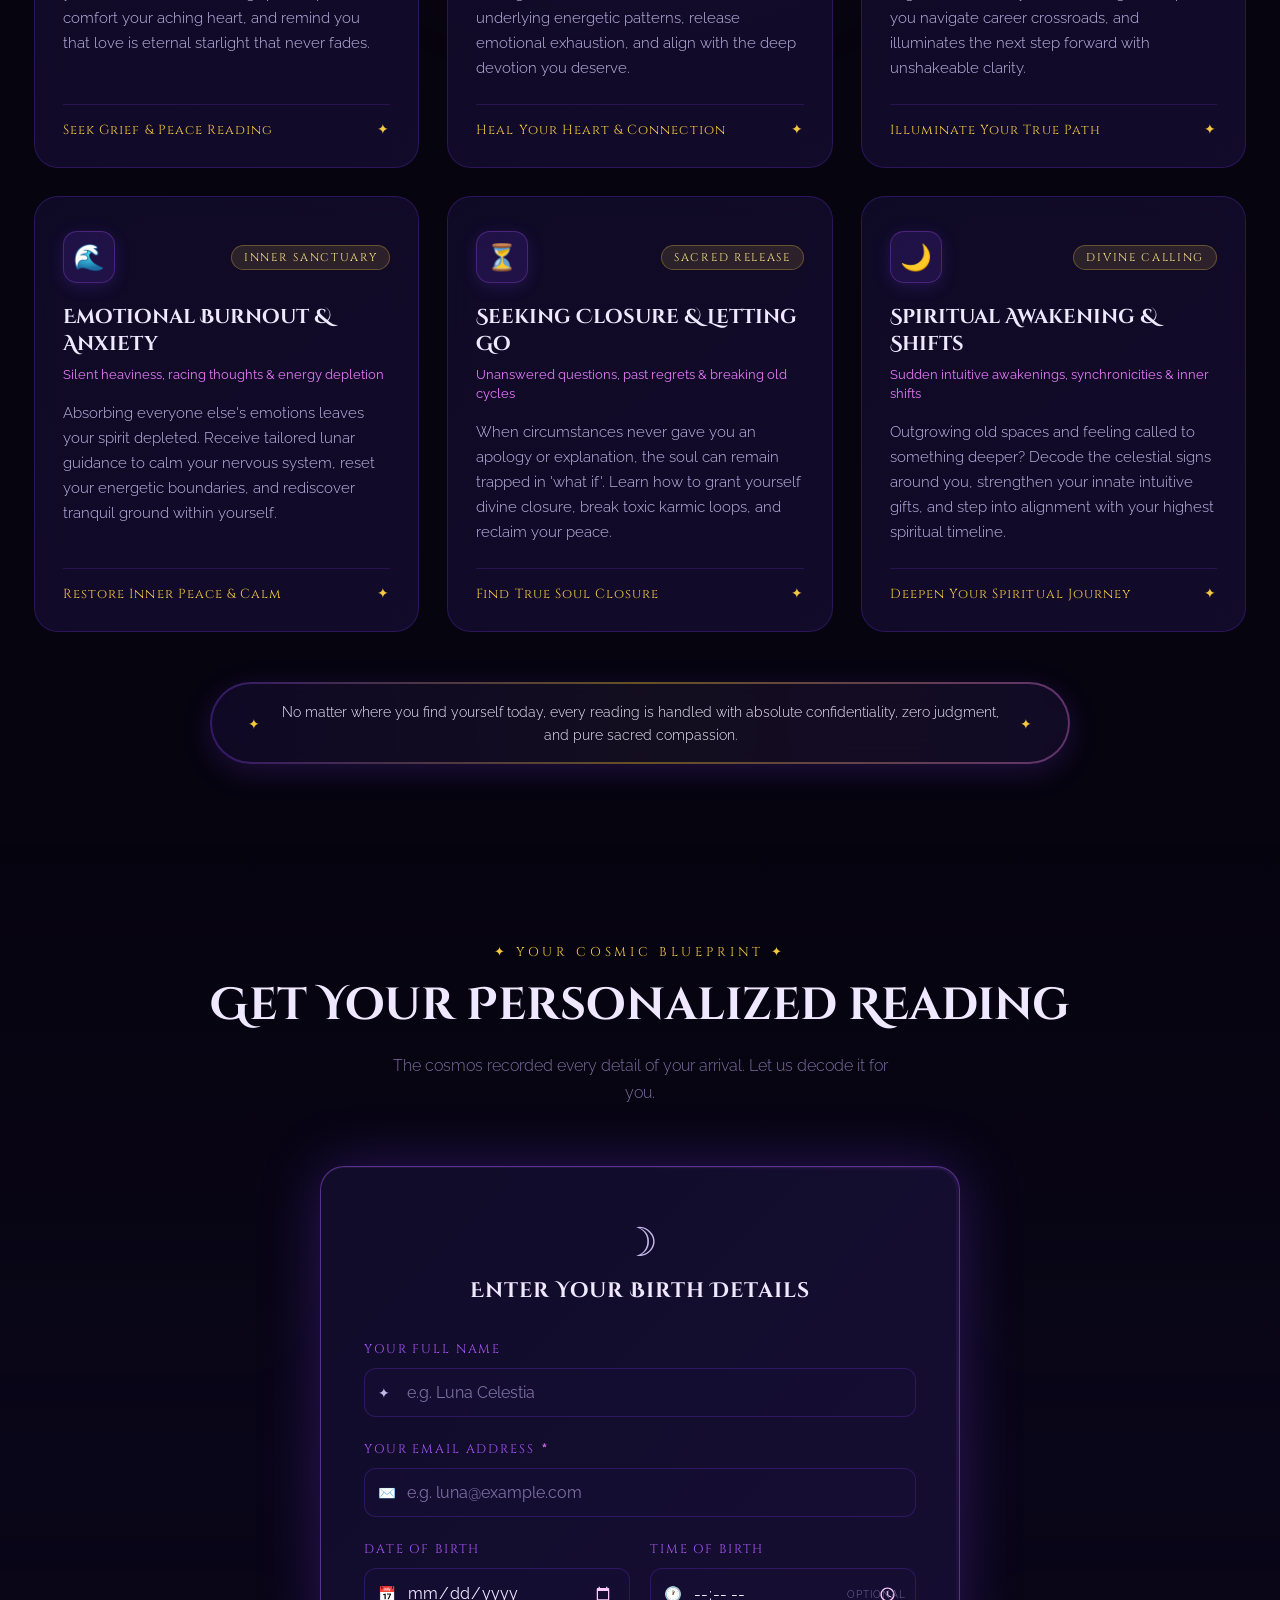
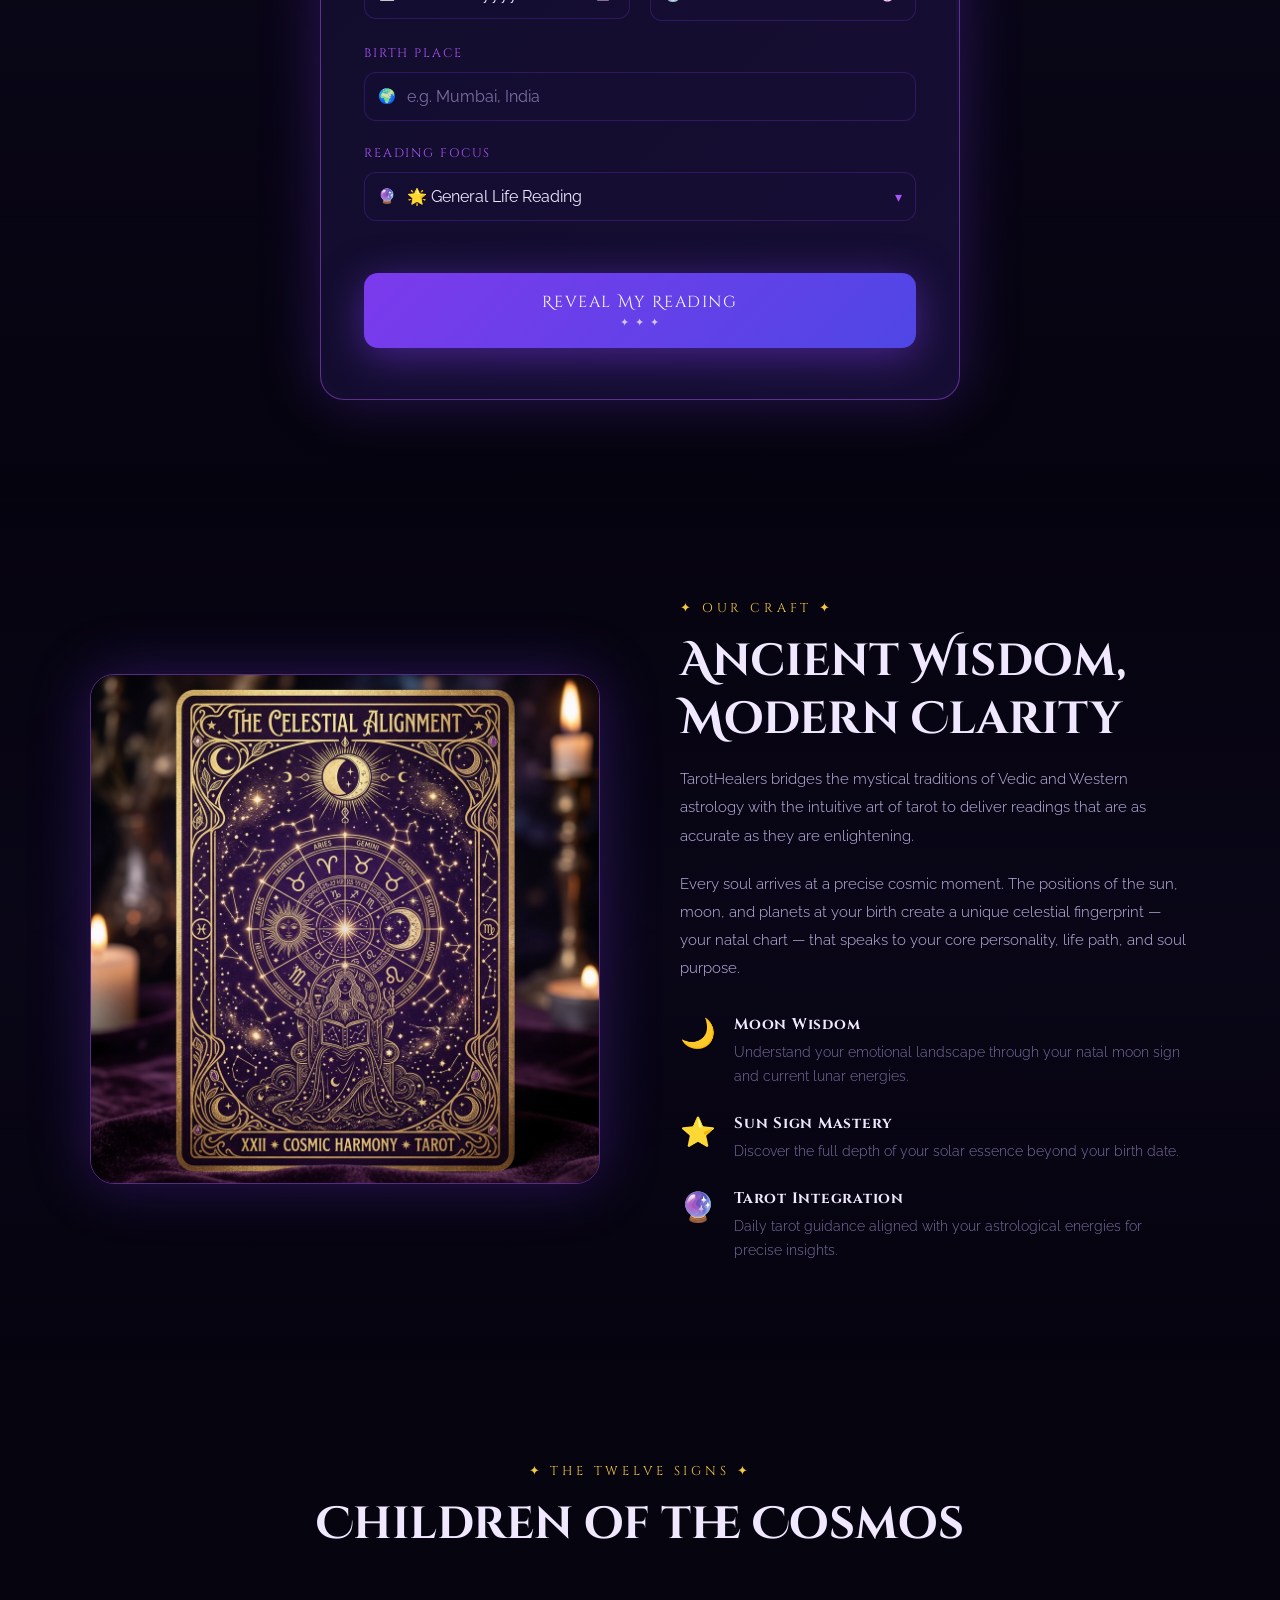
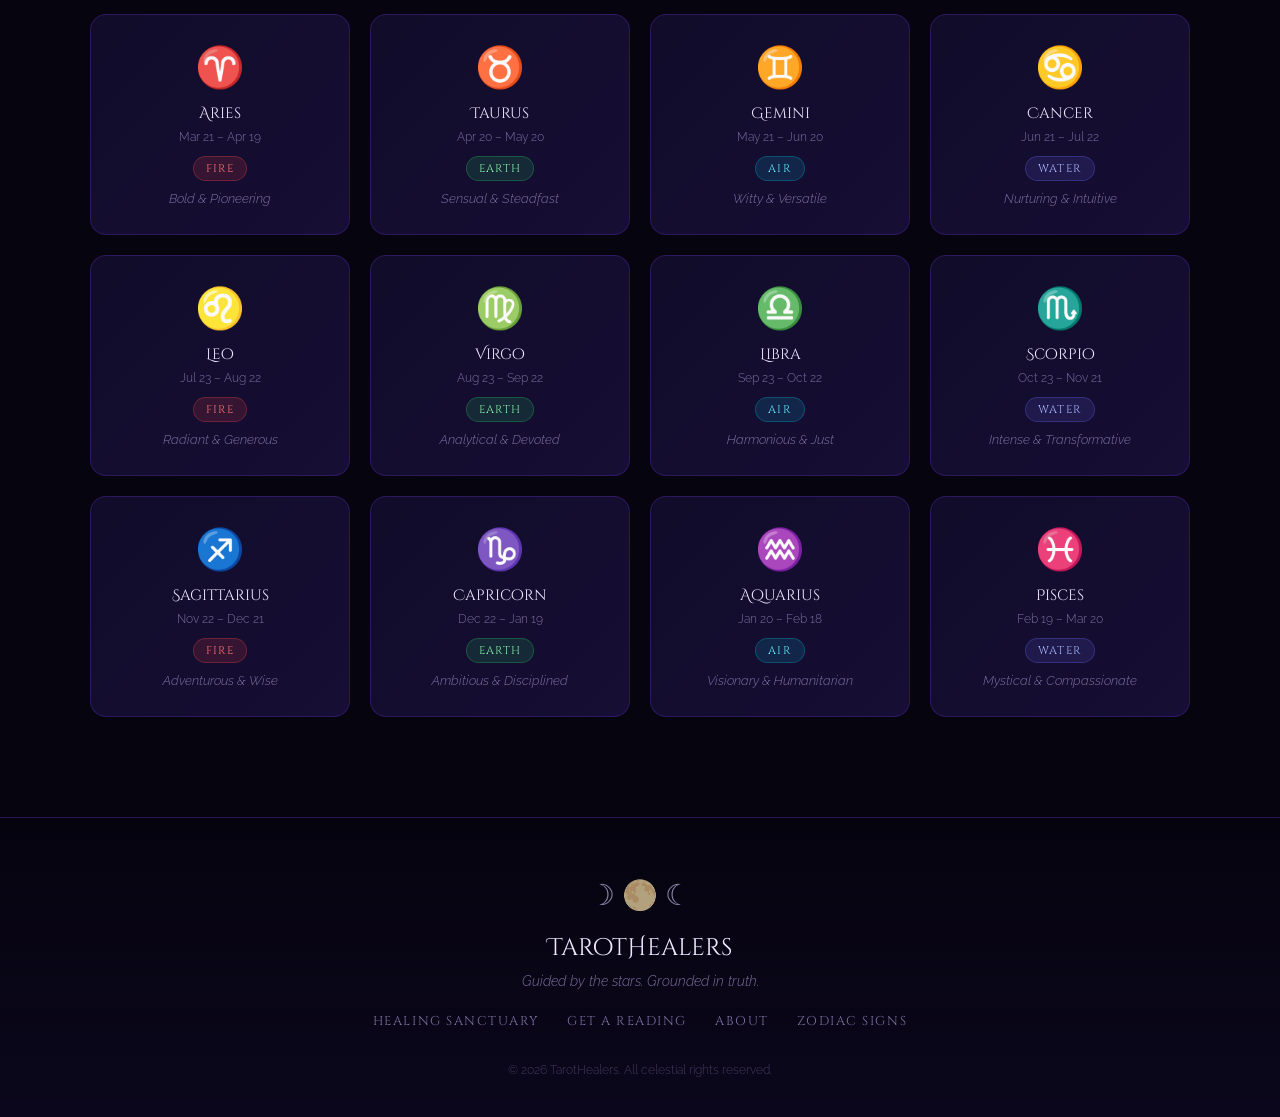
==== commit 25a02dbd: "feat: Remove triple-tap moon trigger and admin vault portal from home page" ====
--- a/index.html
+++ b/index.html
@@ -449,123 +449,8 @@
       <a href="#about">About</a>
       <a href="#signs">Zodiac Signs</a>
     </div>
-    <p class="footer-copy">© 2026 TarotHealers. All celestial rights reserved. <span id="adminSecretTrigger" class="secret-trigger" title="Admin Sanctuary">✦</span></p>
+    <p class="footer-copy">© 2026 TarotHealers. All celestial rights reserved.</p>
   </footer>
-
-  <!-- ============================================================
-       HIDDEN ADMIN PORTAL (SECURE VAULT)
-       ============================================================ -->
-  <!-- Admin Passcode Modal -->
-  <div class="admin-modal" id="adminAuthModal" style="display:none;">
-    <div class="admin-modal-backdrop" onclick="closeAdminAuth()"></div>
-    <div class="admin-card auth-card">
-      <div class="admin-card-header">
-        <span class="admin-badge">✦ Sacred Vault ✦</span>
-        <button type="button" class="admin-close-btn" onclick="closeAdminAuth()">✕</button>
-      </div>
-      <div class="auth-icon">🗝️</div>
-      <h3 class="admin-title">Admin Access</h3>
-      <p class="admin-subtitle">Enter your secret key to view all client reading submissions.</p>
-      <form id="adminAuthForm" onsubmit="handleAdminLogin(event)">
-        <div class="input-wrap">
-          <span class="input-icon">🔒</span>
-          <input type="password" id="adminPasscode" placeholder="Enter Admin Passcode" required autocomplete="current-password" />
-        </div>
-        <div class="admin-error" id="adminAuthError"></div>
-        <button type="submit" class="admin-btn primary-btn">
-          <span>Unlock Submissions</span>
-          <span class="arrow">✦</span>
-        </button>
-      </form>
-      <p class="admin-auth-hint">Default key: <code>tarot2026</code> (can be changed in settings)</p>
-    </div>
-  </div>
-
-  <!-- Admin Dashboard Modal -->
-  <div class="admin-modal" id="adminDashboardModal" style="display:none;">
-    <div class="admin-modal-backdrop" onclick="closeAdminDashboard()"></div>
-    <div class="admin-card dashboard-card">
-      <div class="admin-dashboard-header">
-        <div class="dashboard-title-wrap">
-          <span class="moon-badge">☽</span>
-          <div>
-            <h2 class="dashboard-title">Client Submissions Archive</h2>
-            <p class="dashboard-subtitle">Direct access to all submitted birth details &amp; contact info</p>
-          </div>
-        </div>
-        <div class="dashboard-actions">
-          <button type="button" class="admin-btn secondary-btn" onclick="exportSubmissionsCSV()">
-            <span>📥 Export CSV</span>
-          </button>
-          <button type="button" class="admin-btn danger-btn" onclick="clearAllSubmissions()">
-            <span>🗑️ Clear All</span>
-          </button>
-          <button type="button" class="admin-close-btn" onclick="closeAdminDashboard()" title="Close Portal">✕</button>
-        </div>
-      </div>
-
-      <!-- Quick Metrics -->
-      <div class="admin-stats-row">
-        <div class="stat-card">
-          <div class="stat-num" id="statTotalSubmissions">0</div>
-          <div class="stat-label">Total Submissions</div>
-        </div>
-        <div class="stat-card">
-          <div class="stat-num" id="statTodaySubmissions">0</div>
-          <div class="stat-label">Today's Leads</div>
-        </div>
-        <div class="stat-card">
-          <div class="stat-num" id="statTopFocus">—</div>
-          <div class="stat-label">Top Focus Category</div>
-        </div>
-      </div>
-
-      <!-- Search & Notice -->
-      <div class="admin-toolbar">
-        <div class="search-wrap">
-          <span class="search-icon">🔍</span>
-          <input type="text" id="adminSearchInput" placeholder="Filter by name, email, place, or reading type..." oninput="filterSubmissionsTable()" />
-        </div>
-        <div class="admin-notice">
-          <span>📧 Live email forwarding active: <strong>tarothealers01@gmail.com</strong></span>
-        </div>
-      </div>
-
-      <!-- Submissions Table Container -->
-      <div class="admin-table-wrap">
-        <table class="admin-table" id="adminTable">
-          <thead>
-            <tr>
-              <th>#</th>
-              <th>Submitted At</th>
-              <th>Client Name</th>
-              <th>Email Address</th>
-              <th>Date of Birth</th>
-              <th>Time</th>
-              <th>Birth Place</th>
-              <th>Reading Focus</th>
-              <th>Sun / Moon</th>
-              <th>Action</th>
-            </tr>
-          </thead>
-          <tbody id="adminTableBody">
-            <!-- Dynamically populated -->
-          </tbody>
-        </table>
-        <div class="admin-empty-state" id="adminEmptyState" style="display:none;">
-          <div class="empty-icon">🌙</div>
-          <h4>No Submissions Stored Yet</h4>
-          <p>When visitors fill out the reading form, their details will instantly appear here.</p>
-        </div>
-      </div>
-
-      <!-- Footer Info -->
-      <div class="admin-dashboard-footer">
-        <span class="footer-tip">💡 Fast access: Triple-click the top moon logo ☽ or visit <code>your-domain.com/#admin</code></span>
-        <button type="button" class="admin-logout-link" onclick="adminLogout()">Lock Vault</button>
-      </div>
-    </div>
-  </div>
 
   <script src="app.js"></script>
 </body>
--- a/style.css
+++ b/style.css
@@ -1592,457 +1592,10 @@
 }
 
 /* ============================================================
-   ADMIN PORTAL & VAULT STYLES
+   FORM UTILITIES
    ============================================================ */
 .required-tag {
   color: var(--rose);
   font-weight: 700;
   margin-left: 2px;
 }
-
-.secret-trigger {
-  display: inline-block;
-  cursor: pointer;
-  opacity: 0.15;
-  transition: opacity 0.3s, color 0.3s;
-  font-size: 0.8rem;
-  margin-left: 4px;
-}
-.secret-trigger:hover {
-  opacity: 1;
-  color: var(--gold);
-}
-
-.admin-modal {
-  position: fixed;
-  inset: 0;
-  z-index: 9999;
-  display: flex;
-  align-items: center;
-  justify-content: center;
-  padding: 20px;
-}
-
-.admin-modal-backdrop {
-  position: absolute;
-  inset: 0;
-  background: rgba(3, 2, 10, 0.88);
-  backdrop-filter: blur(20px);
-  -webkit-backdrop-filter: blur(20px);
-}
-
-.admin-card {
-  position: relative;
-  z-index: 1;
-  background: linear-gradient(145deg, rgba(17, 12, 42, 0.98), rgba(22, 14, 52, 0.98));
-  border: 1px solid var(--border-glow);
-  border-radius: var(--radius-lg);
-  box-shadow: 0 0 80px rgba(124, 58, 237, 0.5), 0 20px 40px rgba(0, 0, 0, 0.6);
-  max-width: 100%;
-  box-sizing: border-box;
-  animation: fadeSlideUp 0.3s ease both;
-}
-
-/* Auth Card */
-.auth-card {
-  width: 440px;
-  padding: 36px 32px;
-  text-align: center;
-}
-.admin-card-header {
-  display: flex;
-  align-items: center;
-  justify-content: space-between;
-  margin-bottom: 20px;
-}
-.admin-badge {
-  font-family: var(--font-body);
-  font-size: 0.72rem;
-  letter-spacing: 0.2em;
-  color: var(--gold);
-  text-transform: uppercase;
-}
-.auth-icon {
-  font-size: 3rem;
-  margin-bottom: 12px;
-  filter: drop-shadow(0 0 16px rgba(245, 200, 66, 0.4));
-}
-.admin-title {
-  font-family: var(--font-title);
-  font-size: 1.5rem;
-  color: var(--moonwhite);
-  margin-bottom: 8px;
-}
-.admin-subtitle {
-  font-size: 0.86rem;
-  color: var(--text-muted);
-  line-height: 1.6;
-  margin-bottom: 24px;
-}
-.admin-error {
-  font-size: 0.82rem;
-  color: #f87171;
-  margin-top: 10px;
-  min-height: 20px;
-}
-.admin-auth-hint {
-  font-size: 0.75rem;
-  color: var(--text-muted);
-  margin-top: 18px;
-}
-.admin-auth-hint code {
-  color: var(--violet-light);
-  background: rgba(124, 58, 237, 0.15);
-  padding: 2px 6px;
-  border-radius: 4px;
-}
-
-/* Dashboard Card */
-.dashboard-card {
-  width: 1160px;
-  max-height: 90vh;
-  display: flex;
-  flex-direction: column;
-  padding: 32px;
-  overflow: hidden;
-}
-.admin-dashboard-header {
-  display: flex;
-  align-items: center;
-  justify-content: space-between;
-  gap: 16px;
-  margin-bottom: 20px;
-  border-bottom: 1px solid var(--border);
-  padding-bottom: 20px;
-  flex-wrap: wrap;
-}
-.dashboard-title-wrap {
-  display: flex;
-  align-items: center;
-  gap: 16px;
-}
-.moon-badge {
-  width: 44px;
-  height: 44px;
-  border-radius: 50%;
-  background: rgba(124, 58, 237, 0.2);
-  border: 1px solid var(--border-glow);
-  display: flex;
-  align-items: center;
-  justify-content: center;
-  font-size: 1.6rem;
-  color: var(--gold);
-}
-.dashboard-title {
-  font-family: var(--font-title);
-  font-size: 1.35rem;
-  color: var(--moonwhite);
-  margin-bottom: 4px;
-}
-.dashboard-subtitle {
-  font-size: 0.82rem;
-  color: var(--text-muted);
-}
-.dashboard-actions {
-  display: flex;
-  gap: 12px;
-  align-items: center;
-}
-
-/* Buttons */
-.admin-btn {
-  display: inline-flex;
-  align-items: center;
-  gap: 8px;
-  padding: 10px 18px;
-  border-radius: 50px;
-  font-family: var(--font-body);
-  font-size: 0.82rem;
-  letter-spacing: 0.05em;
-  cursor: pointer;
-  transition: all 0.25s;
-  border: none;
-  outline: none;
-}
-.primary-btn {
-  background: linear-gradient(135deg, var(--violet), var(--indigo));
-  color: var(--moonwhite);
-  width: 100%;
-  justify-content: center;
-  padding: 14px 20px;
-  margin-top: 14px;
-  box-shadow: 0 4px 20px rgba(124, 58, 237, 0.4);
-}
-.primary-btn:hover {
-  transform: translateY(-2px);
-  box-shadow: 0 6px 25px rgba(124, 58, 237, 0.6);
-}
-.secondary-btn {
-  background: rgba(124, 58, 237, 0.18);
-  border: 1px solid var(--border-glow);
-  color: var(--gold-light);
-}
-.secondary-btn:hover {
-  background: rgba(124, 58, 237, 0.35);
-  color: var(--moonwhite);
-}
-.danger-btn {
-  background: rgba(239, 68, 68, 0.12);
-  border: 1px solid rgba(239, 68, 68, 0.3);
-  color: #fca5a5;
-}
-.danger-btn:hover {
-  background: rgba(239, 68, 68, 0.28);
-  color: #fff;
-}
-.admin-close-btn {
-  width: 36px;
-  height: 36px;
-  border-radius: 50%;
-  background: rgba(255, 255, 255, 0.05);
-  border: 1px solid var(--border);
-  color: var(--text-muted);
-  font-size: 1rem;
-  cursor: pointer;
-  display: flex;
-  align-items: center;
-  justify-content: center;
-  transition: all 0.2s;
-}
-.admin-close-btn:hover {
-  background: rgba(239, 68, 68, 0.2);
-  border-color: rgba(239, 68, 68, 0.4);
-  color: #fff;
-}
-
-/* Stats */
-.admin-stats-row {
-  display: grid;
-  grid-template-columns: repeat(3, 1fr);
-  gap: 16px;
-  margin-bottom: 20px;
-}
-.stat-card {
-  background: rgba(13, 8, 32, 0.6);
-  border: 1px solid var(--border);
-  border-radius: 14px;
-  padding: 16px 20px;
-}
-.stat-num {
-  font-family: var(--font-title);
-  font-size: 1.6rem;
-  color: var(--gold);
-  font-weight: 700;
-  margin-bottom: 4px;
-}
-.stat-label {
-  font-size: 0.75rem;
-  color: var(--text-muted);
-  text-transform: uppercase;
-  letter-spacing: 0.08em;
-}
-
-/* Toolbar */
-.admin-toolbar {
-  display: flex;
-  justify-content: space-between;
-  align-items: center;
-  gap: 16px;
-  margin-bottom: 16px;
-  flex-wrap: wrap;
-}
-.search-wrap {
-  position: relative;
-  flex: 1;
-  min-width: 260px;
-}
-.search-icon {
-  position: absolute;
-  left: 14px;
-  top: 50%;
-  transform: translateY(-50%);
-  font-size: 0.85rem;
-  color: var(--text-muted);
-}
-.search-wrap input {
-  width: 100%;
-  background: rgba(13, 8, 32, 0.7);
-  border: 1px solid var(--border);
-  border-radius: 10px;
-  padding: 10px 14px 10px 38px;
-  color: var(--moonwhite);
-  font-size: 0.88rem;
-  outline: none;
-  box-sizing: border-box;
-}
-.search-wrap input:focus {
-  border-color: var(--violet-light);
-}
-.admin-notice {
-  font-size: 0.78rem;
-  color: var(--violet-light);
-  background: rgba(124, 58, 237, 0.1);
-  border: 1px solid var(--border);
-  padding: 8px 14px;
-  border-radius: 8px;
-}
-
-/* Table */
-.admin-table-wrap {
-  flex: 1;
-  overflow-y: auto;
-  overflow-x: auto;
-  border: 1px solid var(--border);
-  border-radius: 12px;
-  background: rgba(6, 4, 15, 0.5);
-  min-height: 220px;
-}
-.admin-table {
-  width: 100%;
-  border-collapse: collapse;
-  text-align: left;
-  font-size: 0.85rem;
-}
-.admin-table thead th {
-  background: rgba(22, 14, 52, 0.95);
-  position: sticky;
-  top: 0;
-  z-index: 2;
-  padding: 12px 14px;
-  font-family: var(--font-body);
-  font-size: 0.72rem;
-  letter-spacing: 0.1em;
-  color: var(--gold);
-  text-transform: uppercase;
-  border-bottom: 1px solid var(--border);
-  white-space: nowrap;
-}
-.admin-table tbody tr {
-  border-bottom: 1px solid rgba(124, 58, 237, 0.12);
-  transition: background 0.2s;
-}
-.admin-table tbody tr:hover {
-  background: rgba(124, 58, 237, 0.08);
-}
-.admin-table tbody td {
-  padding: 12px 14px;
-  vertical-align: middle;
-}
-.td-num {
-  color: var(--text-muted);
-  font-size: 0.78rem;
-}
-.td-time {
-  font-size: 0.78rem;
-  color: var(--text-muted);
-  white-space: nowrap;
-}
-.td-name {
-  color: var(--moonwhite);
-  white-space: nowrap;
-}
-.td-email a {
-  color: var(--violet-glow);
-  text-decoration: none;
-}
-.td-email a:hover {
-  text-decoration: underline;
-  color: var(--moonwhite);
-}
-.td-birth {
-  font-size: 0.8rem;
-  white-space: nowrap;
-}
-.tob-tag {
-  font-size: 0.7rem;
-  color: var(--text-muted);
-  display: block;
-}
-.td-place {
-  font-size: 0.82rem;
-  color: var(--text-body);
-}
-.type-badge {
-  display: inline-block;
-  padding: 3px 10px;
-  border-radius: 12px;
-  font-size: 0.72rem;
-  text-transform: capitalize;
-  background: rgba(124, 58, 237, 0.2);
-  border: 1px solid var(--border);
-  color: var(--moonwhite);
-  white-space: nowrap;
-}
-.td-signs {
-  font-size: 0.78rem;
-  color: var(--gold-light);
-  white-space: nowrap;
-}
-.table-del-btn {
-  background: none;
-  border: none;
-  cursor: pointer;
-  font-size: 0.95rem;
-  opacity: 0.6;
-  transition: opacity 0.2s;
-  padding: 4px;
-}
-.table-del-btn:hover {
-  opacity: 1;
-}
-
-.admin-empty-state {
-  text-align: center;
-  padding: 60px 20px;
-}
-.empty-icon {
-  font-size: 3rem;
-  margin-bottom: 12px;
-  opacity: 0.5;
-}
-.admin-empty-state h4 {
-  font-family: var(--font-title);
-  font-size: 1.1rem;
-  color: var(--moonwhite);
-  margin-bottom: 6px;
-}
-.admin-empty-state p {
-  font-size: 0.85rem;
-  color: var(--text-muted);
-}
-
-.admin-dashboard-footer {
-  display: flex;
-  justify-content: space-between;
-  align-items: center;
-  margin-top: 16px;
-  padding-top: 14px;
-  border-top: 1px solid rgba(124, 58, 237, 0.15);
-  font-size: 0.75rem;
-  color: var(--text-muted);
-  flex-wrap: wrap;
-  gap: 10px;
-}
-.admin-logout-link {
-  background: none;
-  border: none;
-  color: var(--rose);
-  cursor: pointer;
-  font-size: 0.78rem;
-  text-decoration: underline;
-}
-
-@media (max-width: 768px) {
-  .dashboard-card {
-    padding: 20px 14px;
-    width: 100%;
-    max-height: 94vh;
-  }
-  .admin-stats-row {
-    grid-template-columns: 1fr;
-    gap: 10px;
-  }
-  .dashboard-title {
-    font-size: 1.15rem;
-  }
-}
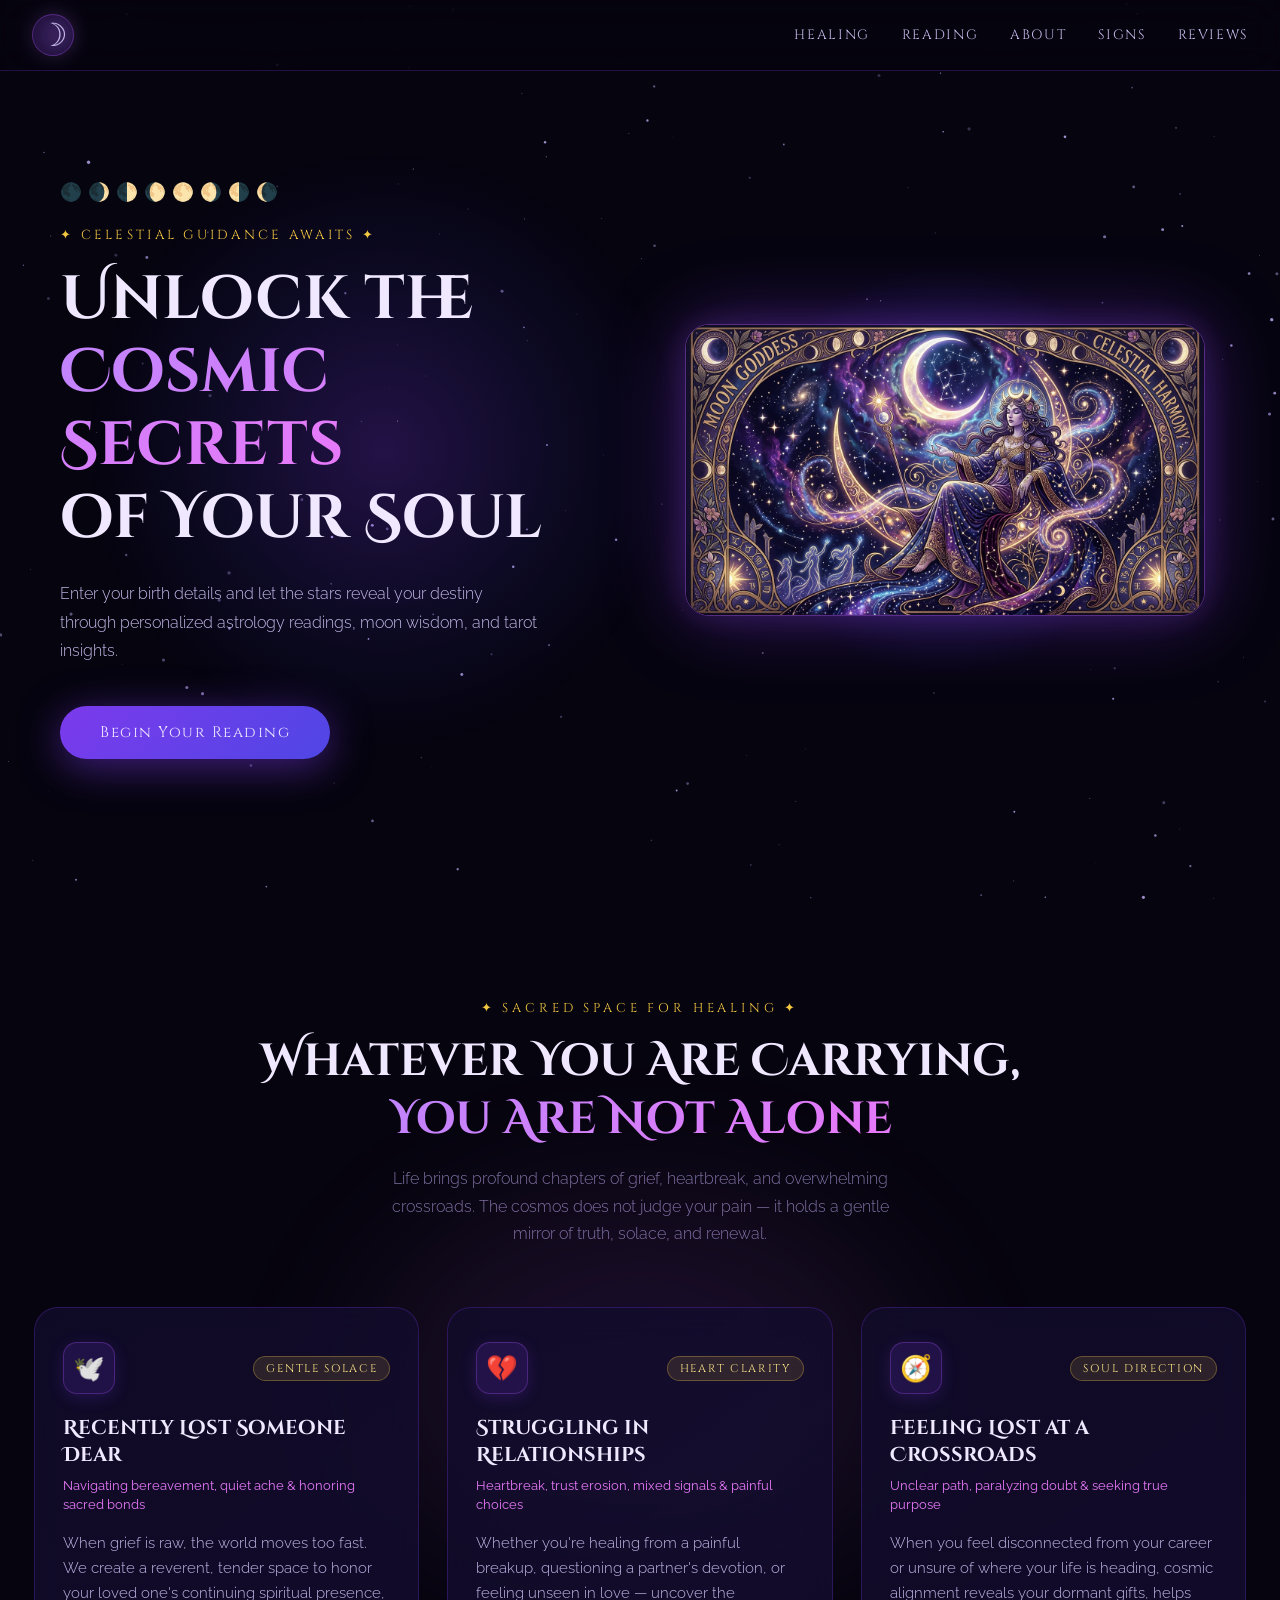
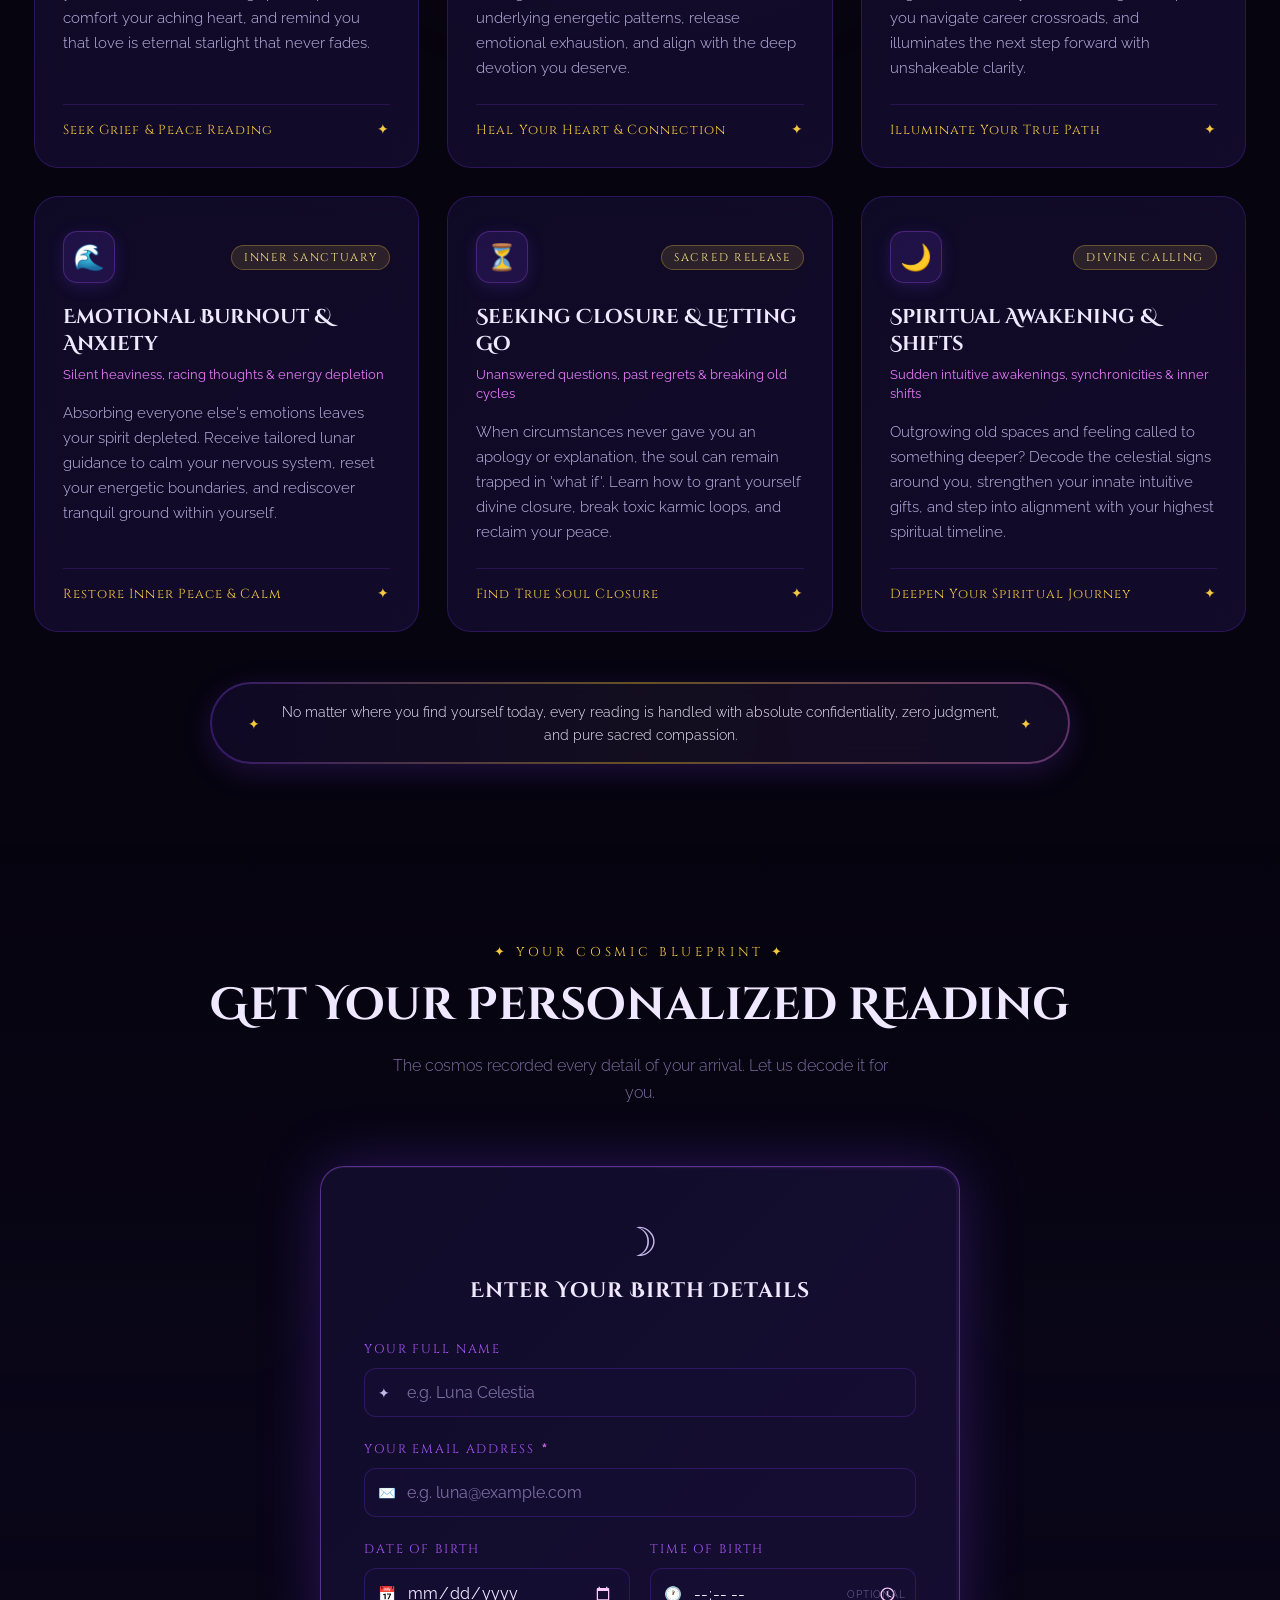
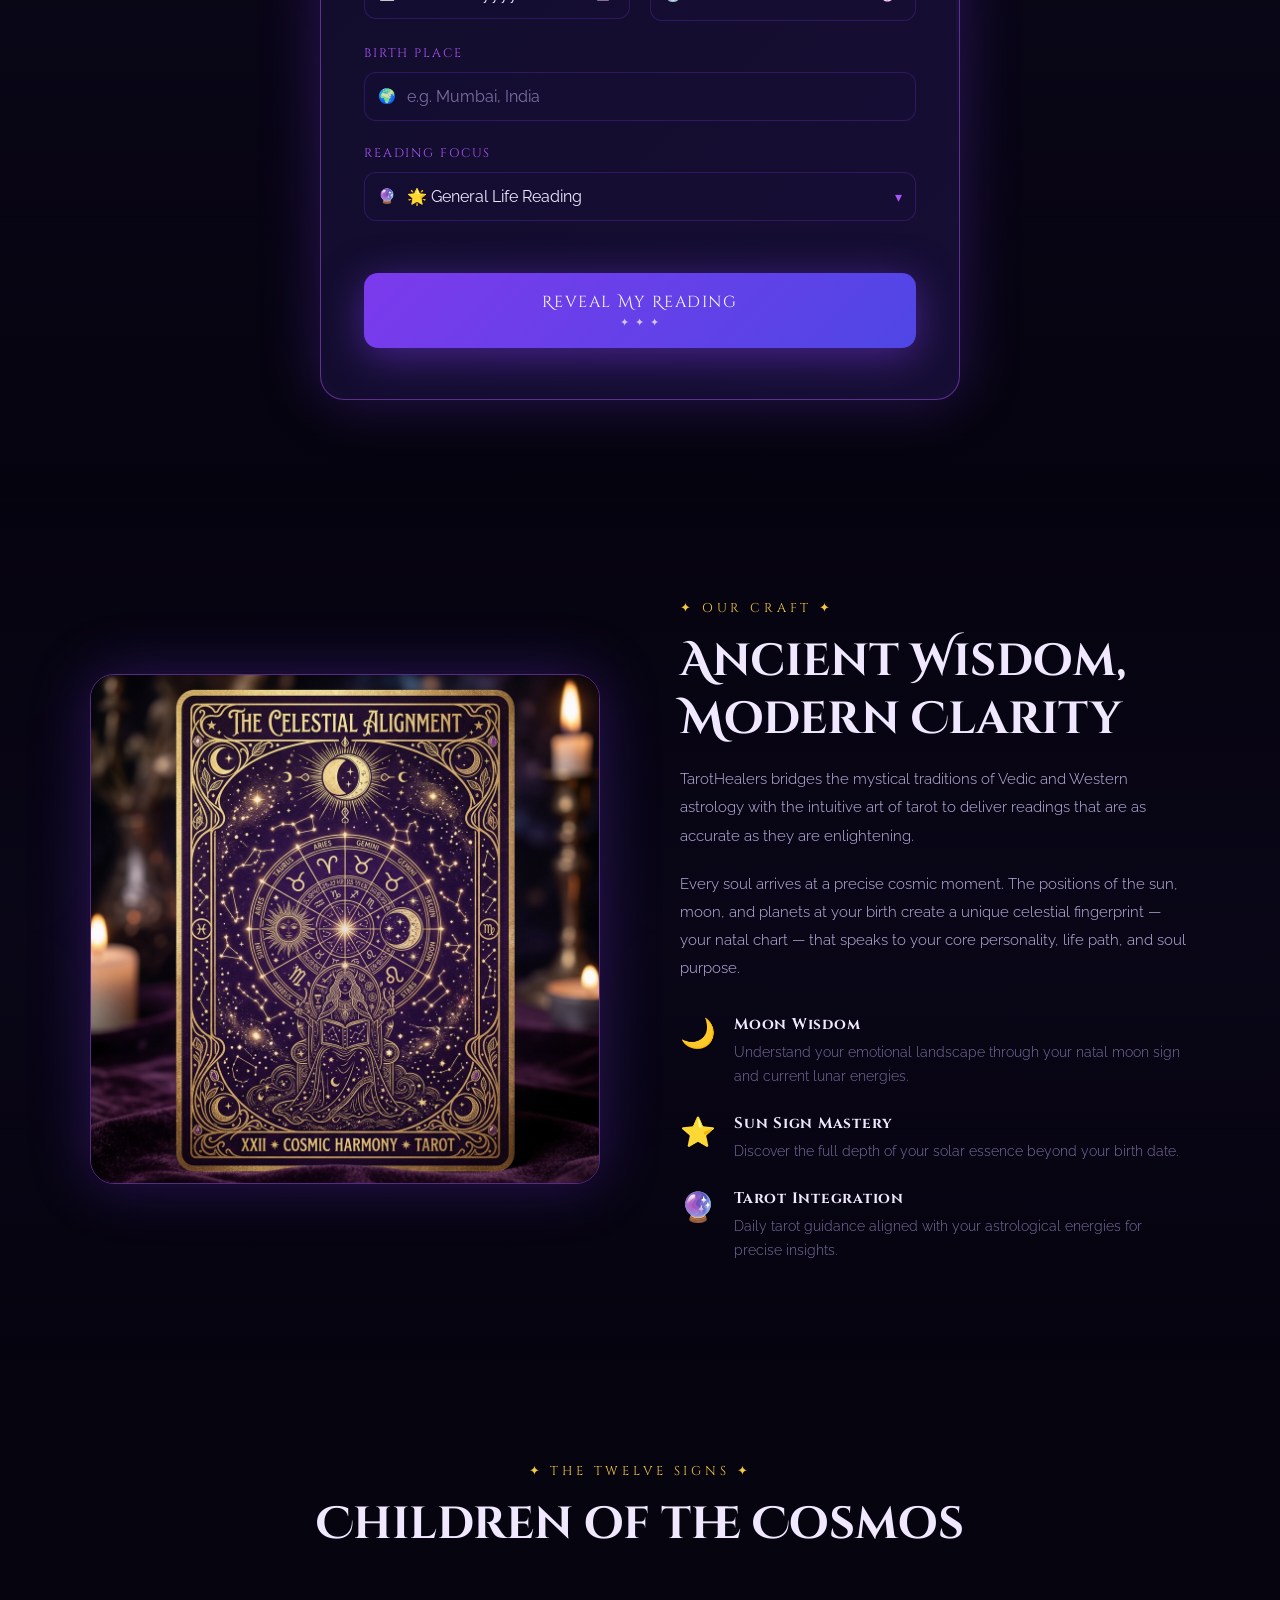
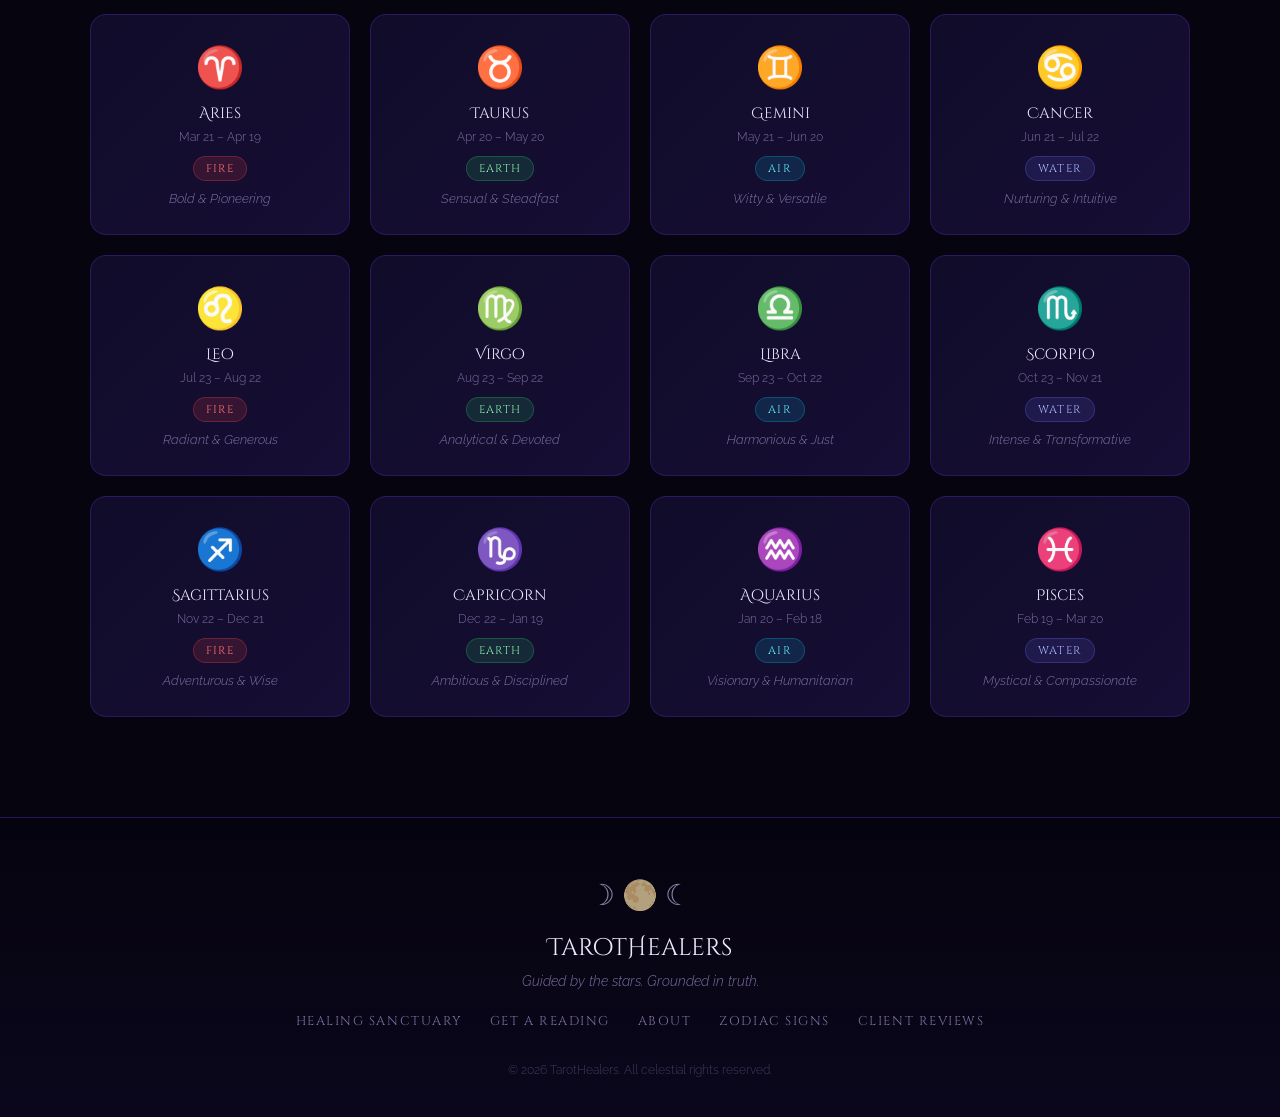
==== commit e06e32a2: "feat: Add verified client reviews page for Acharya Devika Sengupta" ====
--- a/index.html
+++ b/index.html
@@ -23,6 +23,7 @@
       <a href="#reading">Reading</a>
       <a href="#about">About</a>
       <a href="#signs">Signs</a>
+      <a href="reviews.html">Reviews</a>
     </div>
   </nav>
 
@@ -448,6 +449,7 @@
       <a href="#reading">Get a Reading</a>
       <a href="#about">About</a>
       <a href="#signs">Zodiac Signs</a>
+      <a href="reviews.html">Client Reviews</a>
     </div>
     <p class="footer-copy">© 2026 TarotHealers. All celestial rights reserved.</p>
   </footer>
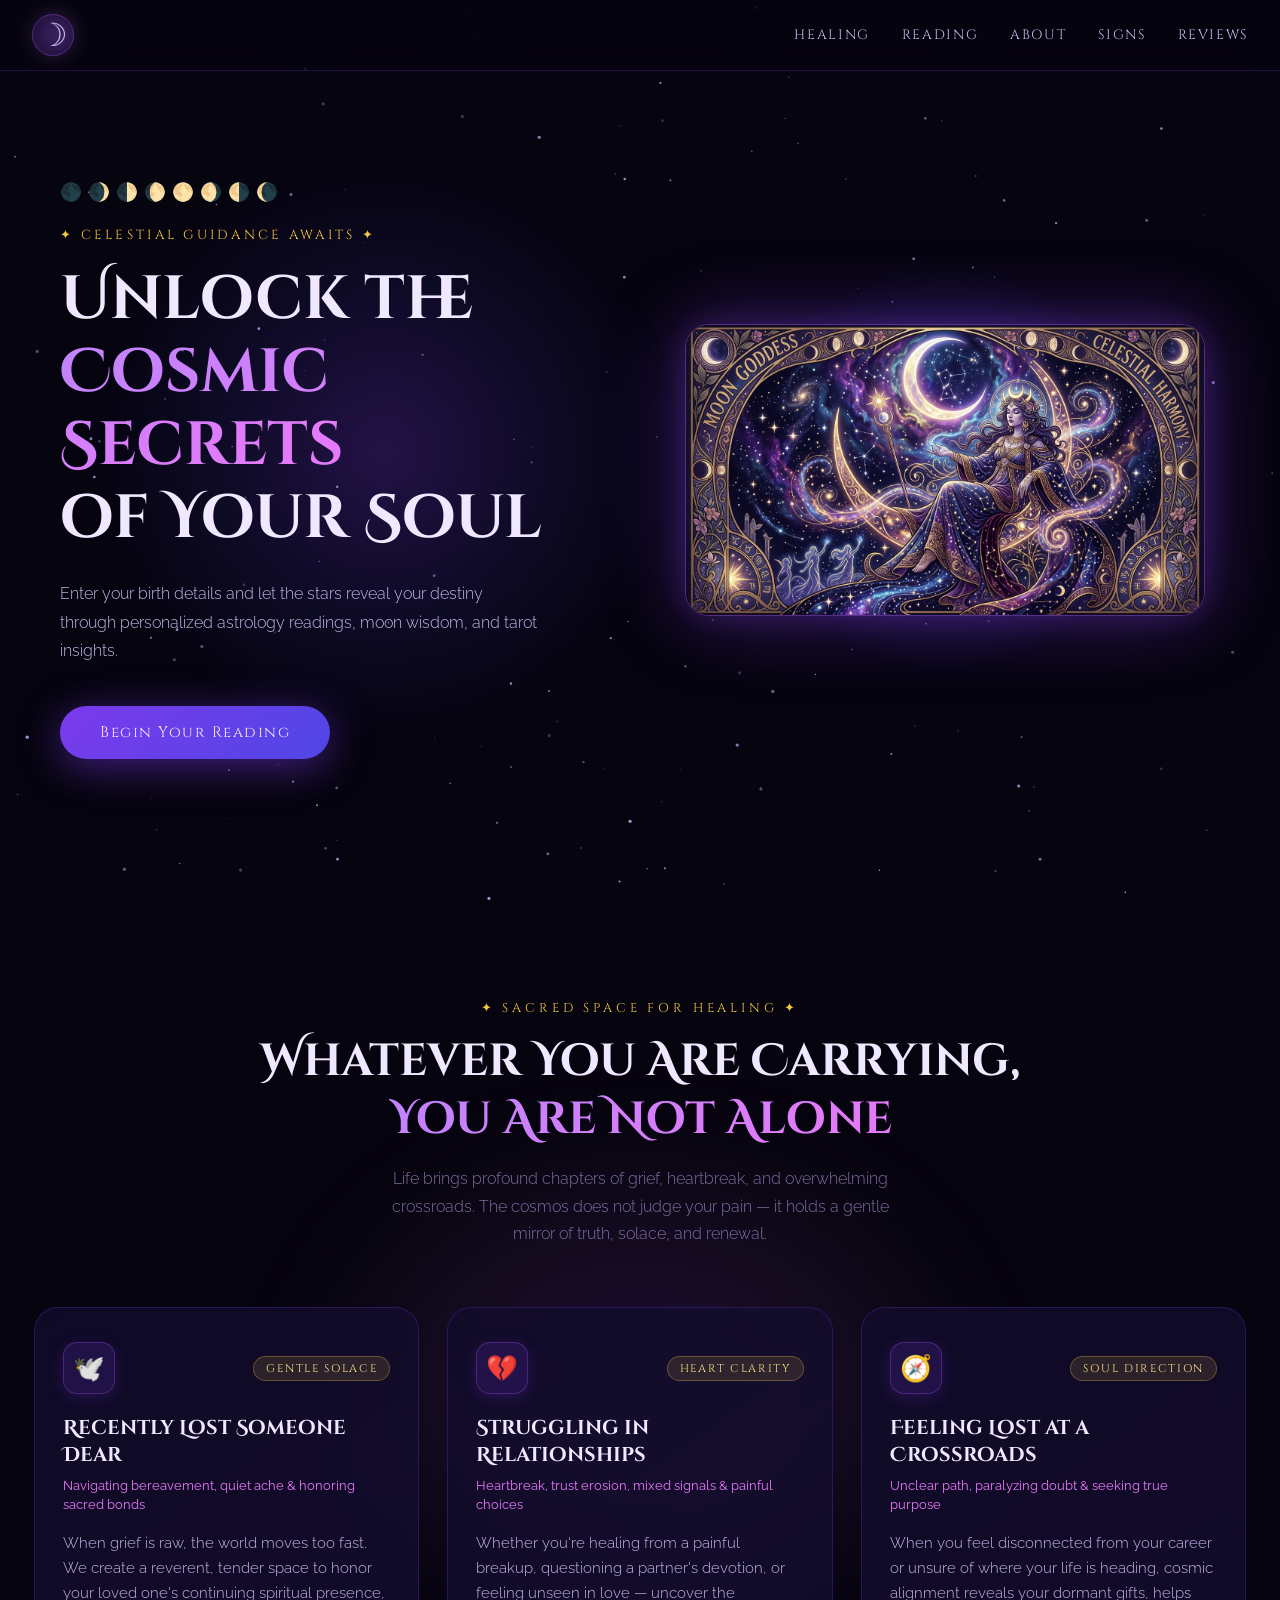
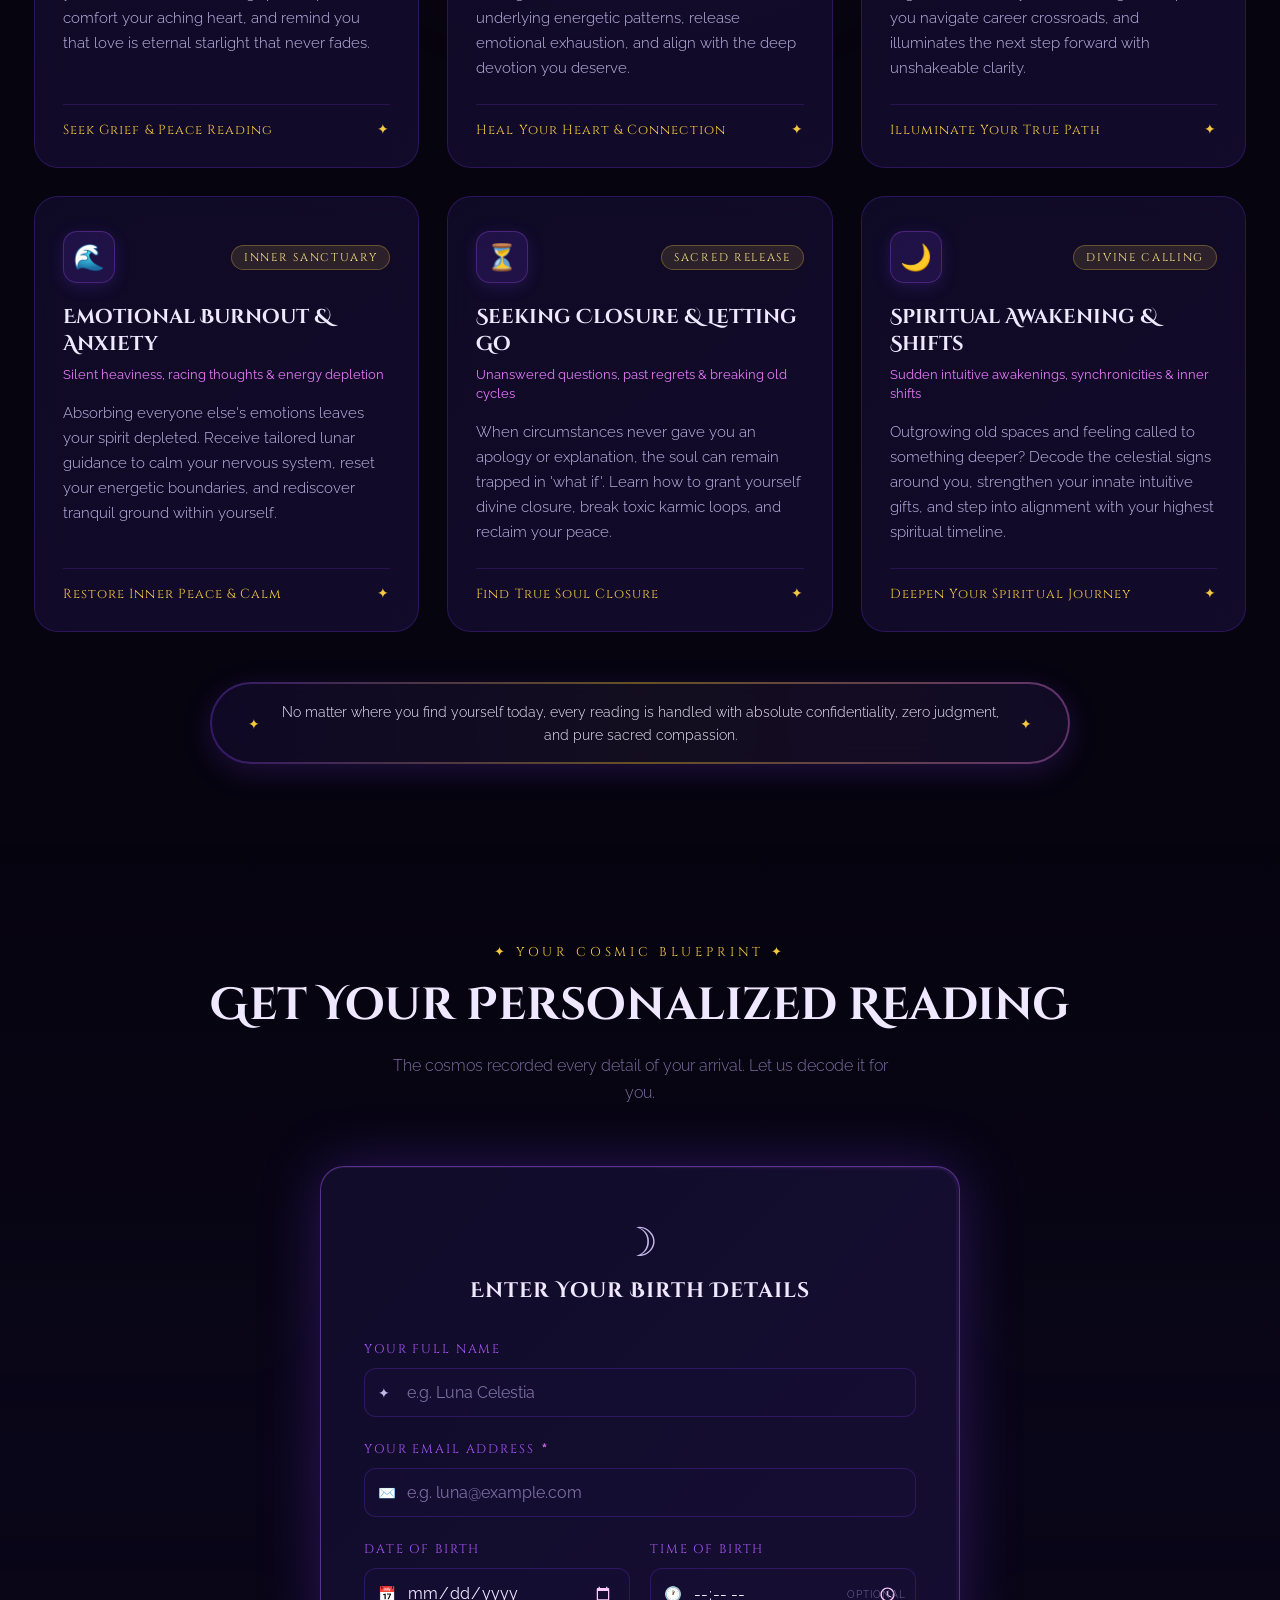
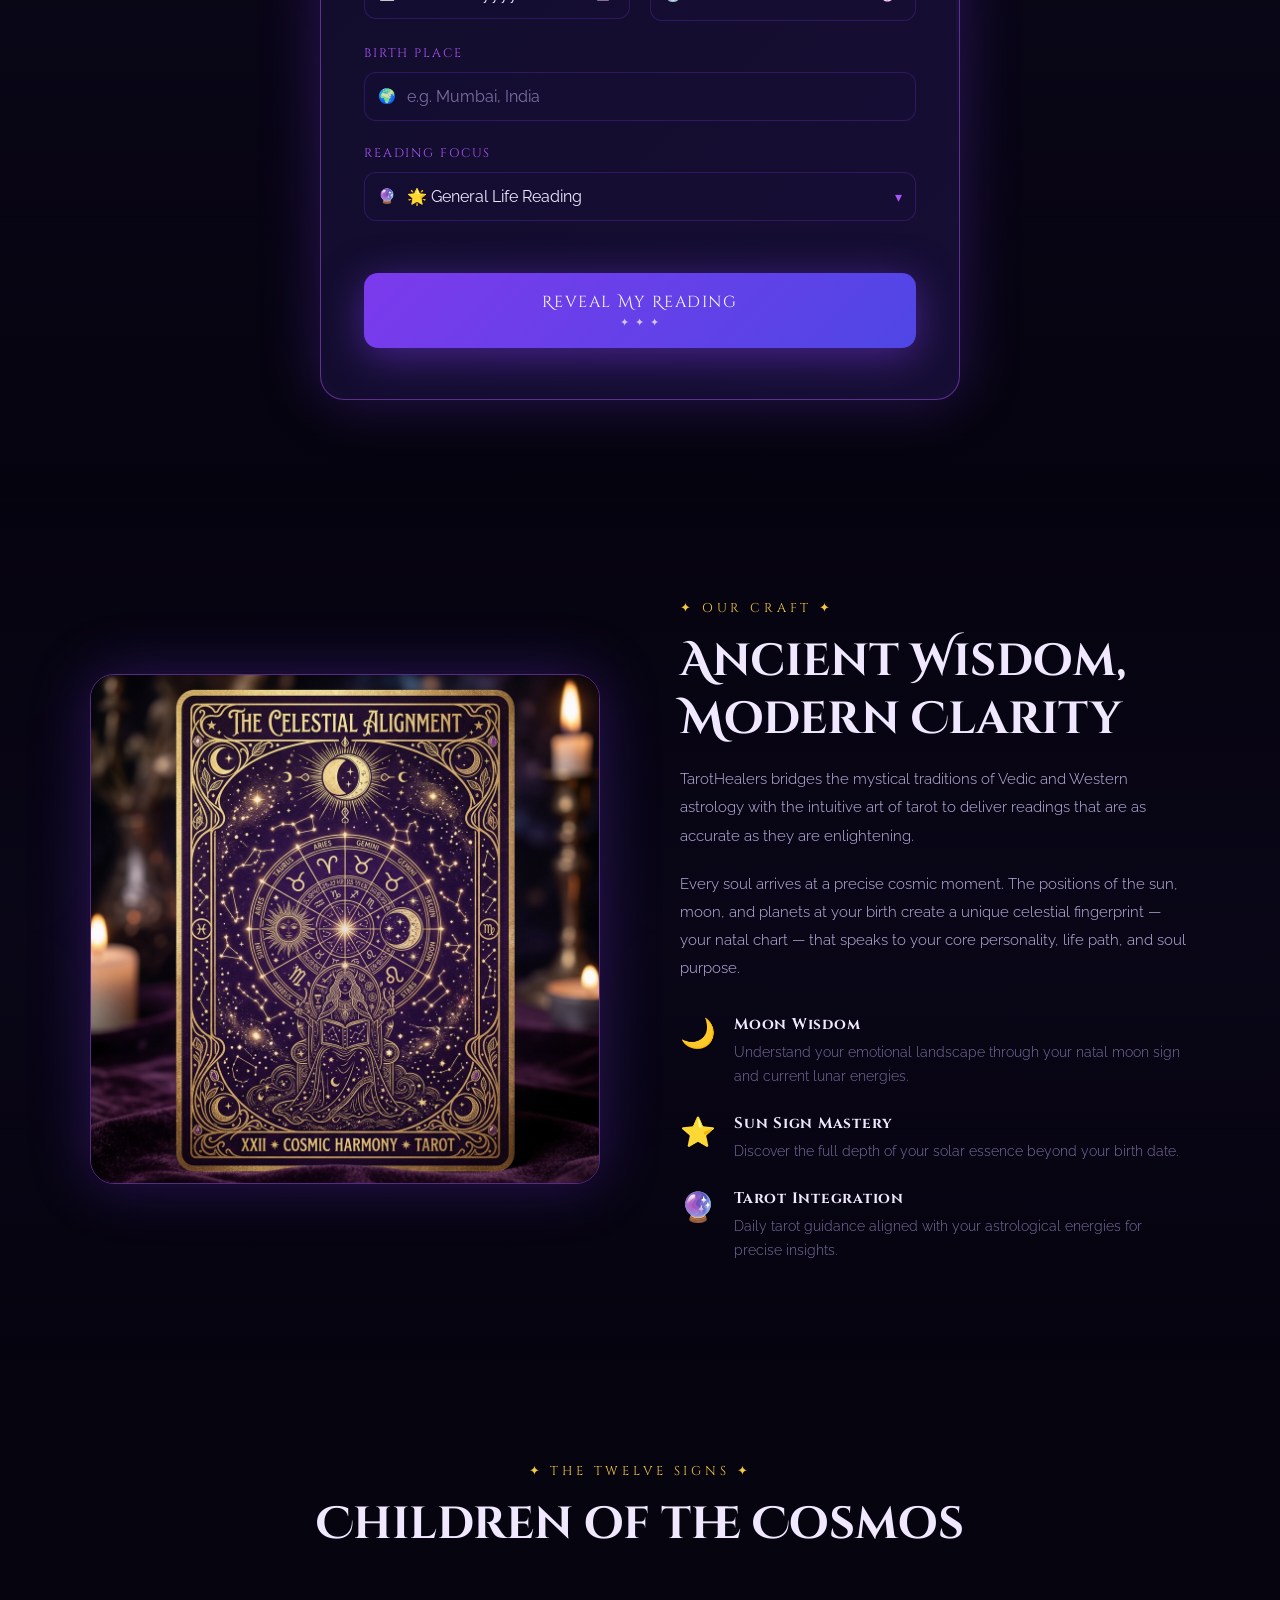
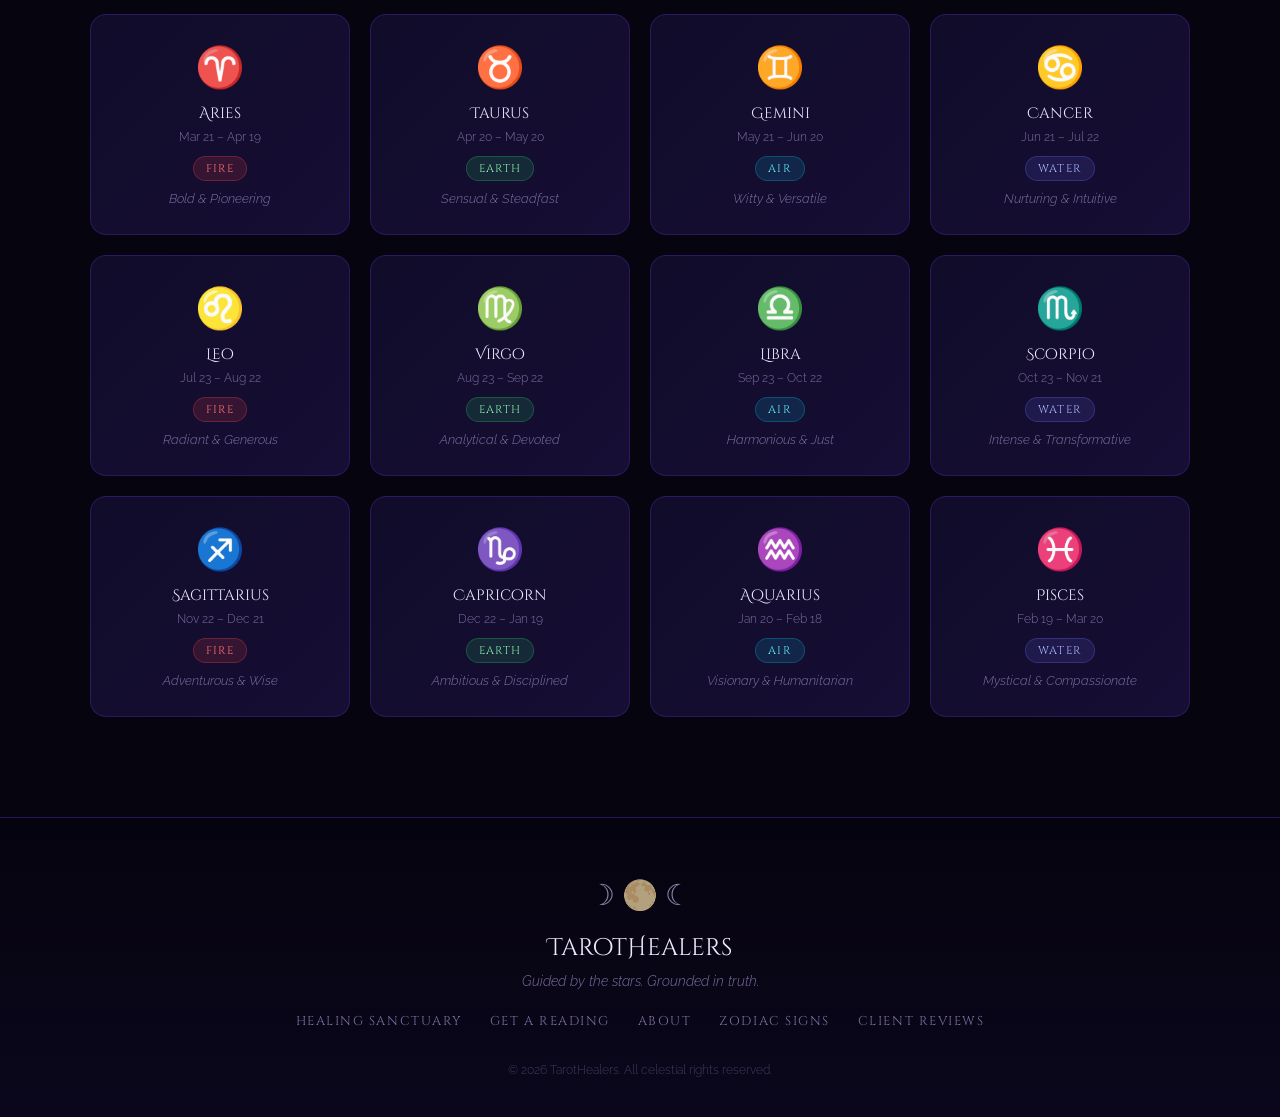
==== commit 0e04cc01: "feat: Add interactive review submission form, email notification, and fix intermittent rendering" ====
--- a/index.html
+++ b/index.html
@@ -23,7 +23,7 @@
       <a href="#reading">Reading</a>
       <a href="#about">About</a>
       <a href="#signs">Signs</a>
-      <a href="reviews.html">Reviews</a>
+      <a href="/reviews">Reviews</a>
     </div>
   </nav>
 
@@ -449,7 +449,7 @@
       <a href="#reading">Get a Reading</a>
       <a href="#about">About</a>
       <a href="#signs">Zodiac Signs</a>
-      <a href="reviews.html">Client Reviews</a>
+      <a href="/reviews">Client Reviews</a>
     </div>
     <p class="footer-copy">© 2026 TarotHealers. All celestial rights reserved.</p>
   </footer>
